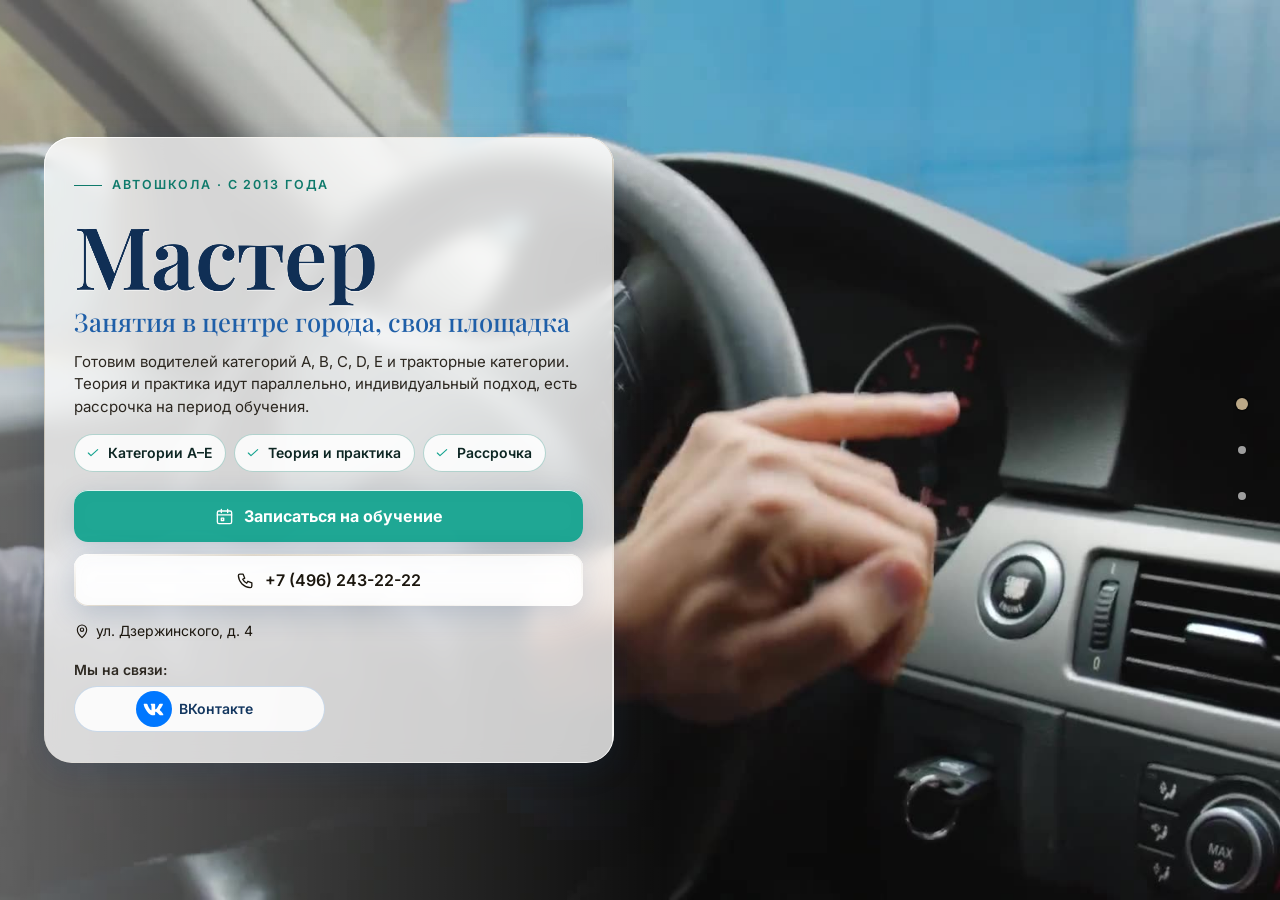
==== index.html @ 21d7100f "Автошкола: этап 1 — главная, цены, контакты" ====
<!DOCTYPE html>
<html lang="ru" data-theme="light">
<head>
<meta charset="utf-8">
<meta name="viewport" content="width=device-width, initial-scale=1, viewport-fit=cover">
<title>Автошкола «Мастер» в Клину — права категорий A–E, категория B от 50 000 ₽</title>
<meta name="description" content="Автошкола «Мастер» в Клину: права категорий A, B, C, D, E, тракторные категории и профессии. Категория B — 50 000 ₽. Телефон +7 (496) 243-22-22.">
<meta name="robots" content="noindex, nofollow, noarchive">
<meta name="geo.region" content="RU-SPE">
<meta name="geo.placename" content="Санкт-Петербург">
<meta name="geo.position" content="59.8944504;30.4585142">
<meta name="ICBM" content="59.8944504, 30.4585142">
<meta property="og:type" content="website">
<meta property="og:locale" content="ru_RU">
<meta property="og:site_name" content="Автошкола «Мастер»">
<meta property="og:title" content="Автошкола «Мастер» в Клину — права категорий A–E, категория B от 50 000 ₽">
<meta property="og:description" content="Автошкола «Мастер» в Клину: права категорий A, B, C, D, E, тракторные категории и профессии. Категория B — 50 000 ₽. Телефон +7 (496) 243-22-22.">
<meta name="twitter:card" content="summary_large_image">
<meta name="twitter:title" content="Автошкола «Мастер» в Клину — права категорий A–E, категория B от 50 000 ₽">
<meta name="twitter:description" content="Автошкола «Мастер» в Клину: права категорий A, B, C, D, E, тракторные категории и профессии. Категория B — 50 000 ₽. Телефон +7 (496) 243-22-22.">
<meta name="theme-color" content="#f0fefc">
<link rel="icon" href="data:image/svg+xml,%3Csvg%20xmlns%3D%22http%3A//www.w3.org/2000/svg%22%20viewBox%3D%220%200%2064%2064%22%3E%3Crect%20width%3D%2264%22%20height%3D%2264%22%20rx%3D%2214%22%20fill%3D%22%231f5fa8%22/%3E%3Ccircle%20cx%3D%2232%22%20cy%3D%2232%22%20r%3D%2217%22%20fill%3D%22none%22%20stroke%3D%22%23fff%22%20stroke-width%3D%225%22/%3E%3Ccircle%20cx%3D%2232%22%20cy%3D%2232%22%20r%3D%225%22%20fill%3D%22%23ffc54d%22/%3E%3C/svg%3E">
<script>document.documentElement.classList.add('js');try{var _i=parseInt(localStorage.getItem('nb_fs2'),10),_f=[1,1.15,1.3,1.5][_i];if(_f)document.documentElement.style.setProperty('--fs',_f)}catch(e){}</script>
<style id="hero-timing">:root{--hero-d:1.2s}</style>
<link rel="preload" as="image" href="img/hero-poster.jpg" fetchpriority="high">
<!-- шрифты лежат внутри сайта: Google Fonts у российской аудитории режется -->
<style>
@font-face{font-family:'Inter';font-style:normal;font-weight:400;font-display:swap;src:url(assets/fonts/inter-400-cyrillic-ext.woff2) format('woff2');unicode-range:U+0460-052F, U+1C80-1C8A, U+20B4, U+2DE0-2DFF, U+A640-A69F, U+FE2E-FE2F}
@font-face{font-family:'Inter';font-style:normal;font-weight:400;font-display:swap;src:url(assets/fonts/inter-400-cyrillic.woff2) format('woff2');unicode-range:U+0301, U+0400-045F, U+0490-0491, U+04B0-04B1, U+2116}
@font-face{font-family:'Inter';font-style:normal;font-weight:400;font-display:swap;src:url(assets/fonts/inter-400-latin-ext.woff2) format('woff2');unicode-range:U+0100-02BA, U+02BD-02C5, U+02C7-02CC, U+02CE-02D7, U+02DD-02FF, U+0304, U+0308, U+0329, U+1D00-1DBF, U+1E00-1E9F, U+1EF2-1EFF, U+2020, U+20A0-20AB, U+20AD-20C0, U+2113, U+2C60-2C7F, U+A720-A7FF}
@font-face{font-family:'Inter';font-style:normal;font-weight:400;font-display:swap;src:url(assets/fonts/inter-400-latin.woff2) format('woff2');unicode-range:U+0000-00FF, U+0131, U+0152-0153, U+02BB-02BC, U+02C6, U+02DA, U+02DC, U+0304, U+0308, U+0329, U+2000-206F, U+20AC, U+2122, U+2191, U+2193, U+2212, U+2215, U+FEFF, U+FFFD}
@font-face{font-family:'Inter';font-style:normal;font-weight:500;font-display:swap;src:url(assets/fonts/inter-500-cyrillic-ext.woff2) format('woff2');unicode-range:U+0460-052F, U+1C80-1C8A, U+20B4, U+2DE0-2DFF, U+A640-A69F, U+FE2E-FE2F}
@font-face{font-family:'Inter';font-style:normal;font-weight:500;font-display:swap;src:url(assets/fonts/inter-500-cyrillic.woff2) format('woff2');unicode-range:U+0301, U+0400-045F, U+0490-0491, U+04B0-04B1, U+2116}
@font-face{font-family:'Inter';font-style:normal;font-weight:500;font-display:swap;src:url(assets/fonts/inter-500-latin-ext.woff2) format('woff2');unicode-range:U+0100-02BA, U+02BD-02C5, U+02C7-02CC, U+02CE-02D7, U+02DD-02FF, U+0304, U+0308, U+0329, U+1D00-1DBF, U+1E00-1E9F, U+1EF2-1EFF, U+2020, U+20A0-20AB, U+20AD-20C0, U+2113, U+2C60-2C7F, U+A720-A7FF}
@font-face{font-family:'Inter';font-style:normal;font-weight:500;font-display:swap;src:url(assets/fonts/inter-500-latin.woff2) format('woff2');unicode-range:U+0000-00FF, U+0131, U+0152-0153, U+02BB-02BC, U+02C6, U+02DA, U+02DC, U+0304, U+0308, U+0329, U+2000-206F, U+20AC, U+2122, U+2191, U+2193, U+2212, U+2215, U+FEFF, U+FFFD}
@font-face{font-family:'Inter';font-style:normal;font-weight:600;font-display:swap;src:url(assets/fonts/inter-600-cyrillic-ext.woff2) format('woff2');unicode-range:U+0460-052F, U+1C80-1C8A, U+20B4, U+2DE0-2DFF, U+A640-A69F, U+FE2E-FE2F}
@font-face{font-family:'Inter';font-style:normal;font-weight:600;font-display:swap;src:url(assets/fonts/inter-600-cyrillic.woff2) format('woff2');unicode-range:U+0301, U+0400-045F, U+0490-0491, U+04B0-04B1, U+2116}
@font-face{font-family:'Inter';font-style:normal;font-weight:600;font-display:swap;src:url(assets/fonts/inter-600-latin-ext.woff2) format('woff2');unicode-range:U+0100-02BA, U+02BD-02C5, U+02C7-02CC, U+02CE-02D7, U+02DD-02FF, U+0304, U+0308, U+0329, U+1D00-1DBF, U+1E00-1E9F, U+1EF2-1EFF, U+2020, U+20A0-20AB, U+20AD-20C0, U+2113, U+2C60-2C7F, U+A720-A7FF}
@font-face{font-family:'Inter';font-style:normal;font-weight:600;font-display:swap;src:url(assets/fonts/inter-600-latin.woff2) format('woff2');unicode-range:U+0000-00FF, U+0131, U+0152-0153, U+02BB-02BC, U+02C6, U+02DA, U+02DC, U+0304, U+0308, U+0329, U+2000-206F, U+20AC, U+2122, U+2191, U+2193, U+2212, U+2215, U+FEFF, U+FFFD}
@font-face{font-family:'Inter';font-style:normal;font-weight:700;font-display:swap;src:url(assets/fonts/inter-700-cyrillic-ext.woff2) format('woff2');unicode-range:U+0460-052F, U+1C80-1C8A, U+20B4, U+2DE0-2DFF, U+A640-A69F, U+FE2E-FE2F}
@font-face{font-family:'Inter';font-style:normal;font-weight:700;font-display:swap;src:url(assets/fonts/inter-700-cyrillic.woff2) format('woff2');unicode-range:U+0301, U+0400-045F, U+0490-0491, U+04B0-04B1, U+2116}
@font-face{font-family:'Inter';font-style:normal;font-weight:700;font-display:swap;src:url(assets/fonts/inter-700-latin-ext.woff2) format('woff2');unicode-range:U+0100-02BA, U+02BD-02C5, U+02C7-02CC, U+02CE-02D7, U+02DD-02FF, U+0304, U+0308, U+0329, U+1D00-1DBF, U+1E00-1E9F, U+1EF2-1EFF, U+2020, U+20A0-20AB, U+20AD-20C0, U+2113, U+2C60-2C7F, U+A720-A7FF}
@font-face{font-family:'Inter';font-style:normal;font-weight:700;font-display:swap;src:url(assets/fonts/inter-700-latin.woff2) format('woff2');unicode-range:U+0000-00FF, U+0131, U+0152-0153, U+02BB-02BC, U+02C6, U+02DA, U+02DC, U+0304, U+0308, U+0329, U+2000-206F, U+20AC, U+2122, U+2191, U+2193, U+2212, U+2215, U+FEFF, U+FFFD}
@font-face{font-family:'Playfair Display';font-style:normal;font-weight:500;font-display:swap;src:url(assets/fonts/playfair-display-500-cyrillic.woff2) format('woff2');unicode-range:U+0301, U+0400-045F, U+0490-0491, U+04B0-04B1, U+2116}
@font-face{font-family:'Playfair Display';font-style:normal;font-weight:500;font-display:swap;src:url(assets/fonts/playfair-display-500-latin-ext.woff2) format('woff2');unicode-range:U+0100-02BA, U+02BD-02C5, U+02C7-02CC, U+02CE-02D7, U+02DD-02FF, U+0304, U+0308, U+0329, U+1D00-1DBF, U+1E00-1E9F, U+1EF2-1EFF, U+2020, U+20A0-20AB, U+20AD-20C0, U+2113, U+2C60-2C7F, U+A720-A7FF}
@font-face{font-family:'Playfair Display';font-style:normal;font-weight:500;font-display:swap;src:url(assets/fonts/playfair-display-500-latin.woff2) format('woff2');unicode-range:U+0000-00FF, U+0131, U+0152-0153, U+02BB-02BC, U+02C6, U+02DA, U+02DC, U+0304, U+0308, U+0329, U+2000-206F, U+20AC, U+2122, U+2191, U+2193, U+2212, U+2215, U+FEFF, U+FFFD}
@font-face{font-family:'Playfair Display';font-style:normal;font-weight:600;font-display:swap;src:url(assets/fonts/playfair-display-600-cyrillic.woff2) format('woff2');unicode-range:U+0301, U+0400-045F, U+0490-0491, U+04B0-04B1, U+2116}
@font-face{font-family:'Playfair Display';font-style:normal;font-weight:600;font-display:swap;src:url(assets/fonts/playfair-display-600-latin-ext.woff2) format('woff2');unicode-range:U+0100-02BA, U+02BD-02C5, U+02C7-02CC, U+02CE-02D7, U+02DD-02FF, U+0304, U+0308, U+0329, U+1D00-1DBF, U+1E00-1E9F, U+1EF2-1EFF, U+2020, U+20A0-20AB, U+20AD-20C0, U+2113, U+2C60-2C7F, U+A720-A7FF}
@font-face{font-family:'Playfair Display';font-style:normal;font-weight:600;font-display:swap;src:url(assets/fonts/playfair-display-600-latin.woff2) format('woff2');unicode-range:U+0000-00FF, U+0131, U+0152-0153, U+02BB-02BC, U+02C6, U+02DA, U+02DC, U+0304, U+0308, U+0329, U+2000-206F, U+20AC, U+2122, U+2191, U+2193, U+2212, U+2215, U+FEFF, U+FFFD}
/* ===== Notary site — generator stylesheet (light warm base, dark theme by toggle) ===== */
:root{
  --p100:#665230; --p90:#97825e; --p80:#bba887; --p70:#c2b9a9; --p50:#dad5ce; --p40:#e0dedb;
  --p30:#eeece9; --p20:#f1f1f0; --p10:#f8f8f8; --n100:#0e0f11; --n90:#3c404b; --n10:#fff;

  --bg:var(--p10); --bg2:var(--p20); --bg3:var(--p30); --card:var(--n10); --text:var(--n100); --muted:var(--n90);
  --line:var(--p50); --line2:var(--p40); --accent:var(--p90); --accent-d:var(--p100); --accent-l:var(--p80); --accent-soft:var(--p30);
  --on-accent:#fff; --shadow:0 1px 10px rgba(51,51,51,.10); --shadow-lg:0 12px 40px rgba(30,24,10,.14);
  --hero-ov1:rgba(14,15,17,.72); --hero-ov2:rgba(14,15,17,.30); --sec-ov:rgba(248,248,248,.72);
  --ok:#2e8b57; --bad:#b4453b;
  /* те же цвета составляющими: rgba() понимают все браузеры, color-mix() — нет */
  --bg-rgb:248,248,248; --card-rgb:255,255,255; --accent-rgb:151,130,94; --ok-rgb:46,139,87;

  --zc:var(--fs); --fs:1; --vwu:calc(1vw / var(--fs)); --vhu:calc(1vh / var(--fs));   /* масштаб текста (А−/А+) и «честные» vw/vh под ним */
  --hdr-h:68px; --bar-h:70px; --vh:calc(100*var(--vhu)); --gap:24px; --radius:14px; --radius-s:10px;
  --font:"Inter",Tahoma,Arial,sans-serif; --serif:"Playfair Display",Georgia,"Times New Roman",serif;
  --ease:cubic-bezier(.65,.05,.36,1); --speed:520ms;
}
html[data-theme="dark"]{
  --bg:#17150f; --bg2:#1d1a13; --bg3:#252117; --card:#221e15; --text:#f1ebdf; --muted:#b9ae98;
  --line:#3a3325; --line2:#2f2a1e; --accent:#c9b17f; --accent-d:#e0cf9f; --accent-l:#8d7b58; --accent-soft:#2a251a;
  --on-accent:#17150f; --shadow:0 1px 12px rgba(0,0,0,.45); --shadow-lg:0 14px 40px rgba(0,0,0,.55);
  --hero-ov1:rgba(10,9,6,.80); --hero-ov2:rgba(10,9,6,.40); --sec-ov:rgba(16,15,12,.76);
  --bg-rgb:23,21,15; --card-rgb:34,30,21; --accent-rgb:201,177,127;
}

*,*::before,*::after{box-sizing:border-box}
/* А−/А+: весь сайт — шапка, плашки, меню, формы, окна — растёт пропорционально, как при увеличении масштаба в браузере */
html{-webkit-text-size-adjust:100%;scroll-behavior:auto;zoom:var(--fs,1)}
html,body{height:100%;margin:0;overflow:hidden;background:var(--bg);color:var(--text);
  font-family:var(--font);font-size:16px;line-height:1.55;-webkit-font-smoothing:antialiased}
body{overscroll-behavior:none;position:relative}
a{color:inherit;text-decoration:none}
img{display:block;max-width:100%}
button{font:inherit;color:inherit;background:none;border:0;padding:0;cursor:pointer}
input,select,textarea{font:inherit;color:inherit}
h1,h2,h3,h4,p{margin:0}
ul{margin:0;padding:0;list-style:none}
svg{display:block}
.ico{width:22px;height:22px;stroke:currentColor;fill:none;stroke-width:1.7;stroke-linecap:round;stroke-linejoin:round;flex:none}
.vh{position:absolute!important;width:1px;height:1px;overflow:hidden;clip:rect(0 0 0 0);white-space:nowrap}

/* ---------- typography helpers ---------- */
.kicker{display:inline-flex;align-items:center;gap:10px;font-size:13px;font-weight:600;letter-spacing:.14em;text-transform:uppercase;color:var(--accent)}
.kicker::before{content:"";width:28px;height:1px;background:var(--accent)}
.h2{font-size:clamp(26px,calc(3.2*var(--vwu,1vw)),40px);font-weight:600;letter-spacing:-.02em;line-height:1.12;margin-top:10px}
.lead{color:var(--muted);font-size:17px;max-width:640px;margin-top:12px}
.sec-head{margin-bottom:28px}
#contacts .sec-head{margin-bottom:18px}

/* ---------- buttons ---------- */
.btn{display:inline-flex;align-items:center;justify-content:center;gap:10px;min-height:48px;padding:0 22px;border-radius:999px;
  font-weight:600;font-size:15px;line-height:1;border:1.5px solid transparent;transition:background .25s,color .25s,border-color .25s,transform .2s,box-shadow .25s;white-space:nowrap}
.btn:active{transform:translateY(1px)}
.btn-primary{background:var(--accent-d);color:var(--on-accent);border-color:var(--accent-d)}
.btn-primary:hover{background:var(--accent);border-color:var(--accent);color:#fff}
html[data-theme="dark"] .btn-primary:hover{color:#17150f}
.btn-ghost{border-color:var(--line);color:var(--text);background:var(--card)}
.btn-ghost:hover{border-color:var(--accent);color:var(--accent-d)}
.btn-light{background:rgba(255,255,255,.14);color:#fff;border-color:rgba(255,255,255,.55);backdrop-filter:blur(6px)}
.btn-light:hover{background:#fff;color:var(--n100)}
.btn-white{background:#fff;color:var(--n100);border-color:#fff}
.btn-white:hover{background:var(--p30);border-color:var(--p30)}
.btn .ico{width:18px;height:18px}
.btn-sm{min-height:44px;padding:0 16px;font-size:14px}

/* ---------- header ---------- */
.hdr{position:fixed;top:0;left:0;right:0;height:var(--hdr-h);z-index:200;display:flex;align-items:center;
  zoom:calc(1 / var(--zc,1)); --vwu:1vw; --vhu:1vh;   /* А−/А+ шапку не трогают: она всегда как при 100 % (страница в zoom, шапка — встречный zoom) */
  background:rgba(var(--bg-rgb),.88);backdrop-filter:blur(12px);-webkit-backdrop-filter:blur(12px);
  border-bottom:1px solid var(--line2);transition:background .3s}
.hdr-in{width:100%;max-width:1280px;margin:0 auto;padding:0 28px;display:flex;align-items:center;gap:24px}
.brand{display:flex;align-items:center;gap:12px;min-width:0;min-height:44px}
.mono-img{object-fit:contain;background:#fff;padding:2px;box-sizing:border-box}
.mono{width:42px;height:42px;border-radius:12px;background:var(--accent-d);color:var(--on-accent);display:grid;place-items:center;
  font-family:var(--serif);font-size:20px;font-weight:600;flex:none;letter-spacing:.02em}
.brand-t{display:flex;flex-direction:column;line-height:1.15;min-width:0}
.brand-n{font-weight:600;font-size:15px;white-space:nowrap;overflow:hidden;text-overflow:ellipsis}
.brand-s{font-size:13px;color:var(--muted);white-space:nowrap;overflow:hidden;text-overflow:ellipsis}
.nav{display:flex;align-items:center;gap:4px;margin-left:auto}
.nav > li{position:relative}
.nav-a{display:inline-flex;align-items:center;gap:6px;min-height:44px;padding:10px 12px;border-radius:8px;font-size:14px;font-weight:500;color:var(--text);opacity:.8;transition:opacity .2s,background .2s}
.nav-a:hover,.nav-a.cur,.nav > li.open > .nav-a{opacity:1;background:var(--bg3)}
.nav-a .chev{width:14px;height:14px;transition:transform .25s}
.nav > li.open > .nav-a .chev{transform:rotate(180deg)}
.hdr-tools{display:flex;align-items:center;gap:6px;margin-left:8px}
.tool{width:44px;height:44px;border-radius:10px;display:grid;place-items:center;color:var(--text);opacity:.8;transition:background .2s,opacity .2s}
.tool:hover{background:var(--bg3);opacity:1}
.tool .ico{width:20px;height:20px}
.tool-lang{width:auto;padding:0 10px;gap:6px;font-size:13px;font-weight:600;letter-spacing:.04em;display:flex;align-items:center}
.lang-wrap{position:relative}
.lang-dd{position:absolute;right:0;top:calc(100% + 8px);background:var(--card);border:1px solid var(--line);border-radius:12px;box-shadow:var(--shadow-lg);
  padding:6px;min-width:190px;display:none;z-index:210}
.lang-wrap.open .lang-dd{display:block}
.lang-dd button,.lang-dd a{display:flex;width:100%;align-items:center;gap:10px;min-height:44px;padding:9px 12px;border-radius:8px;font-size:14px;text-align:left}
.lang-dd button:hover,.lang-dd a:hover{background:var(--bg3)}
.lang-dd button.cur,.lang-dd a.cur{color:var(--accent-d);font-weight:600}
.lang-dd b{font-size:13px;letter-spacing:.08em;width:26px;color:var(--muted)}
.hdr-book{margin-left:4px}
.burger{display:none}
.moon,.sun{display:none}
html[data-theme="dark"] .sun{display:block}
html:not([data-theme="dark"]) .moon{display:block}

/* mega menu */
.mega{position:absolute;left:50%;top:calc(100% + 10px);transform:translateX(-50%);width:min(980px,calc(calc(100*var(--vwu,1vw)) - 40px));
  background:var(--card);border:1px solid var(--line);border-radius:16px;box-shadow:var(--shadow-lg);padding:20px;display:none;z-index:210}
.nav > li.open > .mega{display:block}
.mega-head{display:flex;justify-content:space-between;align-items:baseline;gap:16px;padding:0 6px 14px;border-bottom:1px solid var(--line2);margin-bottom:12px}
.mega-head b{font-size:14px}
.mega-head span{font-size:13px;color:var(--muted)}
.mega-grid{display:grid;grid-template-columns:repeat(2,1fr);gap:4px}
.mega-it{display:flex;gap:12px;align-items:flex-start;padding:10px 12px;border-radius:10px;text-align:left;width:100%;transition:background .2s}
.mega-it:hover{background:var(--bg3)}
.mega-it .cic{width:38px;height:38px;border-radius:10px;background:var(--accent-soft);color:var(--accent-d);display:grid;place-items:center;flex:none}
.mega-it .cic .ico{width:20px;height:20px}
.mega-it b{display:block;font-size:14px;font-weight:600}
.mega-it small{display:block;font-size:13px;color:var(--muted);line-height:1.35;margin-top:2px}
.mega-it em{font-style:normal;font-size:13px;color:var(--accent);margin-top:3px;display:block}

/* mobile menu */
.mmenu{position:fixed;top:calc(var(--hdr-h) / var(--zc,1));left:0;right:0;bottom:var(--bar-h);z-index:190;background:var(--bg);overflow-y:auto;padding:14px 18px 30px;display:none}
.mmenu.open{display:block}
.mmenu a,.mmenu .macc > button{display:flex;align-items:center;justify-content:space-between;width:100%;padding:14px 6px;border-bottom:1px solid var(--line2);font-size:17px;font-weight:500;text-align:left}
.mmenu .macc > button .chev{width:18px;height:18px;transition:transform .25s}
.mmenu .macc.open > button .chev{transform:rotate(180deg)}
.mmenu .macc-list{display:none;padding:4px 0 8px}
.mmenu .macc.open .macc-list{display:block}
.mmenu .macc-list button{display:flex;align-items:center;gap:12px;width:100%;padding:11px 8px;border-radius:10px;text-align:left;font-size:15px}
.mmenu .macc-list button:hover{background:var(--bg3)}
.mmenu .macc-list .cic{width:32px;height:32px;border-radius:8px;background:var(--accent-soft);color:var(--accent-d);display:grid;place-items:center;flex:none}
.mmenu .macc-list .cic .ico{width:17px;height:17px}
.mmenu-foot{display:flex;flex-wrap:wrap;gap:8px;margin-top:18px}
.mmenu-foot .btn{flex:1}

/* ---------- full-page scroller ---------- */
.fp{position:relative;width:100%;height:var(--vh);overflow:hidden}
.fp-track{will-change:transform;transition:transform var(--speed) var(--ease)}
.fp-track.no-anim{transition:none}
.sec{position:relative;height:var(--vh);width:100%;overflow:hidden}
.sec-scroll{height:100%;overflow-y:auto;overflow-x:hidden;display:flex;flex-direction:column;
  padding:calc(var(--hdr-h) / var(--zc,1) + 20px) 28px calc(var(--bar-h) + 96px);-webkit-overflow-scrolling:touch;scrollbar-width:thin;scrollbar-color:var(--line) transparent}
.wrap{margin:auto;width:100%;max-width:1180px}
.sec-alt{background:var(--bg2)}

/* reveal animation */
.rv{opacity:0;transform:translateY(18px);transition:opacity .7s ease,transform .7s ease;transition-delay:calc(var(--i,0) * 90ms)}
.sec.active .rv{opacity:1;transform:none}

/* side dots */
.dots{position:fixed;right:16px;top:50%;transform:translateY(-50%);z-index:150;display:flex;flex-direction:column;gap:2px}
.dots button{position:relative;width:44px;height:44px;display:grid;place-items:center}
.dots button::after{content:"";width:8px;height:8px;border-radius:50%;background:var(--muted);opacity:.45;transition:transform .25s,opacity .25s,background .25s}
.dots button:hover::after{opacity:.9}
.dots button.cur::after{background:var(--accent);opacity:1;transform:scale(1.5)}
.dots button span{position:absolute;right:32px;top:50%;transform:translateY(-50%) translateX(6px);background:var(--n100);color:#fff;font-size:13px;
  padding:5px 10px;border-radius:6px;white-space:nowrap;opacity:0;pointer-events:none;transition:opacity .2s,transform .2s}
.dots button:hover span{opacity:1;transform:translateY(-50%)}
.sec-hero ~ .dots{color:#fff}
body[data-sec="0"] .dots button::after{background:#fff}
body[data-sec="0"] .dots button.cur::after{background:var(--p80)}

.sec:not(.sec-hero) .sec-scroll{position:relative;z-index:1}

.status{display:inline-flex;align-items:center;gap:8px;padding:8px 14px 8px 10px;border-radius:999px;background:rgba(255,255,255,.12);border:1px solid rgba(255,255,255,.28);font-size:13px;backdrop-filter:blur(6px)}
.status i{width:9px;height:9px;border-radius:50%;background:#7bd389;box-shadow:0 0 0 3px rgba(123,211,137,.28)}
.status.closed i{background:#f08a7e;box-shadow:0 0 0 3px rgba(240,138,126,.28)}
.status.soon i{background:#f0c674;box-shadow:0 0 0 3px rgba(240,198,116,.28)}
.status span{opacity:.85}
.addr-link{display:inline-flex;align-items:center;gap:6px;border-bottom:1px solid currentColor;padding:13px 0 14px;margin:-13px 0 -14px;transition:color .2s}
.addr-link:hover{color:var(--accent)}
.addr-link .ico{width:16px;height:16px}

/* ---------- services ---------- */
.svc-grid{display:grid;grid-template-columns:repeat(5,1fr);gap:14px}
.svc{display:flex;flex-direction:column;align-items:flex-start;gap:10px;padding:18px 16px 16px;border-radius:var(--radius);background:var(--card);border:1px solid var(--line2);
  text-align:left;min-height:170px;transition:transform .25s,box-shadow .25s,border-color .25s;position:relative}
.svc:hover{transform:translateY(-3px);box-shadow:var(--shadow-lg);border-color:var(--accent-l)}
.svc .cic{width:44px;height:44px;border-radius:12px;background:var(--accent-soft);color:var(--accent-d);display:grid;place-items:center}
.svc b{font-size:15px;font-weight:600;line-height:1.3}
.svc small{font-size:13px;color:var(--muted);line-height:1.35}
.svc em{font-style:normal;font-size:13px;color:var(--accent);margin-top:auto;padding-top:6px;display:inline-flex;align-items:center;gap:4px}
.svc em .ico{width:12px;height:12px}

/* ---------- about ---------- */
.about{display:grid;grid-template-columns:1.15fr .85fr;gap:48px;align-items:start}
.about-txt p{color:var(--muted);margin-top:14px;font-size:16px}
.about-txt p:first-of-type{color:var(--text)}
.quote{margin-top:22px;padding:16px 20px;border-left:3px solid var(--accent);background:var(--card);border-radius:0 12px 12px 0;font-family:var(--serif);font-size:18px;line-height:1.45;color:var(--text)}
.creds{display:grid;gap:10px}
.cred{display:flex;gap:14px;align-items:center;padding:14px 16px;border-radius:12px;background:var(--card);border:1px solid var(--line2)}
.cred .cic{width:40px;height:40px;border-radius:10px;background:var(--accent-soft);color:var(--accent-d);display:grid;place-items:center;flex:none}
.cred .cic .ico{width:20px;height:20px}
.cred small{display:block;font-size:13px;color:var(--muted);text-transform:uppercase;letter-spacing:.06em}
.cred b{display:block;font-size:15px;font-weight:600;line-height:1.3}
.chips{display:flex;flex-wrap:wrap;gap:8px;margin-top:16px}
.chips li{padding:8px 14px;border-radius:999px;border:1px solid var(--accent-l);color:var(--accent-d);font-size:13.5px;font-weight:500;background:var(--card)}
.strong-lbl{margin-top:22px;font-size:13px;text-transform:uppercase;letter-spacing:.1em;color:var(--muted)}

/* ---------- how ---------- */
.steps{display:grid;grid-template-columns:repeat(5,1fr);gap:16px;position:relative;margin-top:14px}
.steps::before{content:"";position:absolute;left:8%;right:8%;top:30px;height:1px;background:var(--line)}
.step{position:relative;padding:0 8px}
.step-n{width:60px;height:60px;border-radius:50%;background:var(--card);border:1.5px solid var(--accent-l);color:var(--accent-d);display:grid;place-items:center;
  font-family:var(--serif);font-size:24px;font-weight:600;position:relative;z-index:1;transition:background .4s,color .4s}
.sec.active .step-n{animation:pop .6s var(--ease) both;animation-delay:calc(var(--i) * 140ms + 150ms)}
@keyframes pop{0%{transform:scale(.6);opacity:0}60%{transform:scale(1.08);opacity:1}100%{transform:scale(1)}}
.step b{display:block;margin-top:16px;font-size:17px;font-weight:600}
.step p{color:var(--muted);font-size:14.5px;margin-top:6px}

/* ---------- reviews ---------- */
.reviews{display:grid;grid-template-columns:300px 1fr;gap:28px;align-items:start}
.rsum{background:var(--card);border:1px solid var(--line2);border-radius:var(--radius);padding:26px 24px;text-align:center}
.rsum .big{font-family:var(--serif);font-size:64px;line-height:1;font-weight:500;color:var(--accent-d)}
.stars{display:inline-flex;gap:3px;--fill:100%}
.stars svg{width:20px;height:20px}
.stars .st{fill:var(--line);stroke:none}
.stars .st.on{fill:#e7b73b}
.stars .st.half{fill:url(#halfgrad)}
.rsum .stars{margin-top:8px}
.rsum p{color:var(--muted);font-size:13.5px;margin-top:10px;line-height:1.4}
.rsum .btn{margin-top:16px;width:100%}
.rsum .gis{display:block;margin:10px 0 -14px;padding:14px 0;font-size:13px;color:var(--accent-d);text-decoration:underline;text-underline-offset:3px}
.rgrid{display:grid;grid-template-columns:repeat(2,1fr);gap:14px}
.rev{background:var(--card);border:1px solid var(--line2);border-radius:var(--radius);padding:20px;display:flex;flex-direction:column;gap:10px}
.rev .stars svg{width:15px;height:15px}
.rev p{font-size:14.5px;line-height:1.5;flex:1}
.rev p::before{content:"“";font-family:var(--serif);color:var(--accent);font-size:22px;line-height:0;margin-right:4px;vertical-align:-6px}
.rev-meta{display:flex;flex-wrap:wrap;justify-content:space-between;gap:4px 10px;align-items:baseline;font-size:13px;color:var(--muted)}
.rev-meta b{color:var(--text);font-weight:600}
.rev-src{display:inline-flex;align-items:center;gap:5px;white-space:nowrap;margin-left:auto}
.rev-src i{width:6px;height:6px;border-radius:50%;background:var(--accent)}
.rev-sample{color:var(--muted);font-style:italic;opacity:.85}
.rev-real{color:var(--accent-d);font-weight:600}
.rev-real i{background:var(--ok)}
.rev-is-real{border-color:var(--accent-l)}
.demo-note{margin-top:14px;max-width:760px;font-size:13.5px;line-height:1.45;color:var(--muted);background:var(--accent-soft);
  border-left:3px solid var(--accent);border-radius:0 8px 8px 0;padding:8px 12px}
.rnote{margin-top:14px;font-size:13px;color:var(--muted)}

/* ---------- faq ---------- */
.faq{display:grid;grid-template-columns:1fr 1fr;gap:0 32px;align-items:start}
.faq-col{display:flex;flex-direction:column}
.fq{border-bottom:1px solid var(--line)}
.fq > button{display:flex;width:100%;align-items:center;justify-content:space-between;gap:16px;min-height:44px;padding:16px 4px;text-align:left;font-weight:600;font-size:15.5px;line-height:1.35}
.fq > button .pl{width:26px;height:26px;border-radius:50%;border:1px solid var(--line);display:grid;place-items:center;flex:none;color:var(--accent-d);transition:transform .3s,background .3s}
.fq > button .pl .ico{width:14px;height:14px}
.fq.open > button .pl{transform:rotate(45deg);background:var(--accent-soft)}
.fq-a{display:grid;grid-template-rows:0fr;transition:grid-template-rows .35s var(--ease)}
.fq.open .fq-a{grid-template-rows:1fr}
.fq-a > div{overflow:hidden}
.fq-a p{color:var(--muted);font-size:14.5px;padding:0 4px 16px;line-height:1.55}
.fq-a .faq-note{font-size:13px;color:var(--accent-d);padding-bottom:6px}
.fq-a .faq-note:empty{display:none}

/* ---------- contacts ---------- */
.contacts{display:grid;grid-template-columns:1fr 1.05fr 1fr;gap:18px;align-items:stretch}
.contacts .cbox{padding:16px 18px}
.cbox{background:var(--card);border:1px solid var(--line2);border-radius:var(--radius);padding:20px}
.cl{display:grid;gap:12px}
.cl li{display:flex;gap:12px;align-items:flex-start}
.cl .cic{width:36px;height:36px;border-radius:10px;background:var(--accent-soft);color:var(--accent-d);display:grid;place-items:center;flex:none}
.cl .cic .ico{width:18px;height:18px}
.cl small{display:block;font-size:13px;color:var(--muted);text-transform:uppercase;letter-spacing:.06em}
.cl b{display:block;font-weight:500;font-size:15px;line-height:1.4}
.cl a.tel,.cl a.mail{display:block;padding:14px 0;margin:-14px 0}
.cl a.tel:hover,.cl a.mail:hover{color:var(--accent-d)}
.hours-link{display:inline-block;font-size:13px;color:var(--accent-d);text-decoration:underline;text-underline-offset:3px;padding:14px 0;margin:-14px 0}
.cl .msgs{display:flex;gap:8px;margin-top:4px;flex-wrap:wrap}
.cl .msgs a{display:inline-flex;align-items:center;gap:6px;padding:6px 10px;border-radius:8px;border:1px solid var(--line);font-size:13px;min-height:44px}
.cl .msgs a .ico{width:16px;height:16px}
.mapbox{display:flex;flex-direction:column;gap:12px;padding:12px}
.map{flex:1;min-height:280px;border-radius:10px;overflow:hidden;border:1px solid var(--line);background:var(--bg3);position:relative}
.map iframe{width:100%;height:100%;border:0;position:absolute;inset:0}
.map-actions{display:flex;gap:8px;flex-wrap:wrap}
.map-actions .btn{flex:1;min-height:44px;font-size:14px;padding:0 12px}

/* form */
.form h3{font-size:19px;font-weight:600}
.form .fdesc{color:var(--muted);font-size:13.5px;margin-top:6px}
.fg{display:grid;gap:8px;margin-top:12px}
.f2{display:grid;grid-template-columns:1fr 1fr;gap:10px}
.fld{display:flex;flex-direction:column;gap:4px}
.fld label{font-size:13px;color:var(--muted);font-weight:500}
.fld input,.fld select,.fld textarea{width:100%;background:var(--bg);border:1px solid var(--line);border-radius:10px;padding:8px 12px;font-size:14px;transition:border-color .2s,box-shadow .2s;min-height:44px}
.fld textarea{min-height:48px;resize:vertical}
.fld input:focus,.fld select:focus,.fld textarea:focus{outline:0;border-color:var(--accent);box-shadow:0 0 0 3px rgba(var(--accent-rgb),.22)}
.fld.err input,.fld.err select{border-color:var(--bad)}
.ferr{font-size:13px;color:var(--bad);display:none}
.fld.err .ferr{display:block}
.fnote{font-size:13px;color:var(--muted);margin-top:8px;line-height:1.4}
.fok{display:none;margin-top:10px;padding:10px 12px;border-radius:10px;background:rgba(var(--ok-rgb),.12);color:var(--ok);font-size:13.5px}
.fok.show{display:block}

.foot{margin-top:18px;padding-top:12px;padding-left:250px;flex-wrap:nowrap;align-items:flex-start;border-top:1px solid var(--line2);display:flex;justify-content:space-between;gap:16px;flex-wrap:wrap;font-size:13px;color:var(--muted)}
.foot p{max-width:none}
.foot .fl{white-space:nowrap;flex:none}
.foot .fl a{margin-left:14px;padding:14px 0;margin-top:-14px;margin-bottom:-14px;display:inline-block;min-width:44px;text-align:center;text-decoration:underline;text-underline-offset:3px}

/* ---------- bottom bar ---------- */
.bar{position:fixed;inset:auto 0 0;z-index:300;background:var(--card);box-shadow:0 -1px 10px rgba(51,51,51,.1);border-top:1px solid var(--line2);
  padding:6px 0;padding-bottom:calc(6px + env(safe-area-inset-bottom,0px))}
.bar-in{display:flex;justify-content:space-around;align-items:center;max-width:1080px;margin:0 auto}
.bi{display:flex;flex-direction:column;align-items:center;gap:5px;padding:8px 24px;border-radius:10px;font-size:13.5px;line-height:1;color:var(--text);opacity:.65;
  transition:opacity .3s,background .3s,color .3s;flex:1;max-width:190px;min-width:0}
.bi span{white-space:nowrap;max-width:100%;overflow:hidden;text-overflow:ellipsis}
.bi .ico{width:24px;height:24px}
.bi:hover{opacity:1;background:var(--bg3)}
.bi.cur{opacity:1;color:var(--accent-d)}


/* ---------- modals ---------- */
.modal{position:fixed;inset:0;z-index:400;background:rgba(14,15,17,.62);display:none;align-items:center;justify-content:center;padding:20px}
.modal.open{display:flex}
.mbox{background:var(--card);color:var(--text);border-radius:18px;width:100%;max-width:560px;max-height:min(calc(86*var(--vhu,1vh)),860px);overflow:auto;padding:26px 26px 22px;position:relative;box-shadow:var(--shadow-lg);
  animation:mup .3s var(--ease)}
@keyframes mup{from{opacity:0;transform:translateY(16px) scale(.98)}to{opacity:1;transform:none}}
.mbox-lg{max-width:760px}
.mclose{position:absolute;top:12px;right:12px;width:44px;height:44px;border-radius:50%;display:grid;place-items:center;color:var(--muted)}
.mclose:hover{background:var(--bg3);color:var(--text)}
.mbox h3{font-size:22px;font-weight:600;padding-right:36px}
.mbox .msub{color:var(--muted);font-size:14px;margin-top:4px}
.hours-t{width:100%;border-collapse:collapse;margin-top:16px;font-size:15px}
.hours-t td{padding:9px 6px;border-bottom:1px solid var(--line2)}
.hours-t td:last-child{text-align:right;font-weight:500;white-space:nowrap}
.hours-t tr.today td{color:var(--accent-d);font-weight:600}
.hours-t tr.today td:first-child::after{content:" · " attr(data-today);font-weight:400;font-size:13px;color:var(--muted)}
.hours-t tr.off td:last-child{color:var(--muted);font-weight:400}
.mnote{margin-top:14px;padding:12px 14px;border-radius:10px;background:var(--bg2);font-size:13.5px;color:var(--muted)}
.mnote b{display:block;color:var(--text);margin-bottom:3px;font-size:13px}
.mcontacts{display:flex;flex-wrap:wrap;gap:8px;margin-top:14px}
.mcontacts a{display:inline-flex;align-items:center;gap:7px;min-height:44px;padding:9px 13px;border-radius:10px;border:1px solid var(--line);font-size:13.5px}
.mcontacts a .ico{width:16px;height:16px}
.mcontacts a:hover{border-color:var(--accent)}
/* способы записи: позвонить, написать на почту, заказать обратный звонок */
.bk-opts{display:grid;gap:10px;margin-top:14px}
.bk-opt{display:flex;align-items:center;gap:14px;min-height:60px;padding:10px 16px;border-radius:14px;border:1px solid var(--line);background:var(--bg3);color:var(--text);font-size:16px;font-weight:600;text-align:left;text-decoration:none;transition:border-color .2s,background .2s}
.bk-opt:hover{border-color:var(--accent);background:var(--accent-soft)}
.bk-opt .ico{width:24px;height:24px;color:var(--accent-d);flex:none}
.bk-opt small{display:block;font-weight:400;font-size:13px;color:var(--muted);margin-top:1px}
.mbox-book{max-width:440px}
/* оплата значками, подпись у общего телефона */
.pay-pills{display:flex;flex-wrap:wrap;gap:6px;margin-top:5px}
.pay-pill{display:inline-flex;align-items:center;gap:6px;padding:4px 11px 4px 9px;border-radius:999px;border:1px solid var(--line);background:var(--bg3);font-size:13px;font-weight:600;line-height:1.3;white-space:nowrap}
.pay-pill .ico{width:15px;height:15px;color:var(--accent-d)}
.pay-pill.pay-logo{background:#fff;border-color:rgba(0,0,0,.12);padding:3px 11px;min-height:28px}
.pay-pill.pay-logo img{display:block;height:17px;width:auto}
.pay-pill.pay-logo img[src$="sbp.svg"]{height:20px}

.brand-t{display:flex;flex-direction:column;justify-content:center;gap:2px;line-height:1.1;min-width:0}
.brand-s{display:block;font-size:10.5px;font-weight:600;letter-spacing:.16em;text-transform:uppercase;color:var(--muted);white-space:nowrap;overflow:visible;text-overflow:clip}
.brand-n{font-size:16px;font-weight:600;white-space:nowrap;overflow:visible;text-overflow:clip}
.nav-a{white-space:nowrap}
#navServices{position:static}
.mega{max-height:calc(calc(100*var(--vhu,1vh)) - var(--hdr-h) - 24px);overflow-y:auto;top:calc(100% + 6px);width:min(980px,calc(calc(100*var(--vwu,1vw)) - 32px))}
@media screen and (max-width:760px){.mega-grid{grid-template-columns:1fr}}
@media screen and (max-width:479px){.brand-t{display:flex}.brand-s{font-size:9px;letter-spacing:.14em}.brand-n{font-size:12.5px;white-space:normal;line-height:1.12}}
.bk-inline{grid-template-columns:repeat(3,1fr);gap:8px}
.bk-inline .bk-opt{flex-direction:column;justify-content:center;gap:5px;min-height:76px;padding:9px 6px;font-size:13.5px;text-align:center;line-height:1.2}
.bk-inline .bk-opt .ico{width:22px;height:22px}
.bk-inline .bk-opt small{display:none}
/* services modal */
.svc-list{margin-top:16px;display:grid;grid-template-columns:1fr 1fr;gap:6px}
.svc-list button{display:flex;gap:10px;align-items:center;width:100%;min-height:44px;text-align:left;padding:10px 12px;border-radius:10px;font-size:14px;line-height:1.35;border:1px solid var(--line2);background:var(--bg)}
.svc-list button:hover{border-color:var(--accent);background:var(--accent-soft)}
.svc-list button .ico{width:16px;height:16px;color:var(--accent);margin-top:2px}
.mhint{font-size:13px;color:var(--muted);margin-top:12px}
.mhead{display:flex;gap:14px;align-items:center;padding-right:36px}
.mhead .cic{width:48px;height:48px;border-radius:12px;background:var(--accent-soft);color:var(--accent-d);display:grid;place-items:center;flex:none}

/* ---------- responsive ---------- */
@media (max-width:1200px){
  .svc-grid{grid-template-columns:repeat(5,1fr)}
  .svc{min-height:160px;padding:14px}
  .svc small{display:none}
}
@media screen and (max-width:991px){
  :root{--hdr-h:62px}
  .nav,.hdr-book{display:none}
  .burger{display:grid}
  .hdr-in{padding:0 18px;gap:12px}
}
@media (max-width:991px){
  :root{--bar-h:64px}
  .sec-scroll{padding:calc(var(--hdr-h) / var(--zc,1) + 16px) 22px calc(var(--bar-h) + 96px)}
  .dots{right:8px;gap:8px}
  .dots button span{display:none}
  .svc-grid{grid-template-columns:repeat(3,1fr);gap:10px}
  .svc{min-height:0}
  .about{grid-template-columns:1fr;gap:22px}
  .steps{grid-template-columns:repeat(5,1fr);gap:10px}
  .step-n{width:48px;height:48px;font-size:20px}
  .step b{font-size:15px}.step p{font-size:13px}
  .reviews{grid-template-columns:1fr;gap:16px}
  .rsum{display:flex;align-items:center;gap:18px;text-align:left;padding:16px 18px}
  .rsum .big{font-size:44px}.rsum .stars{margin:0}.rsum p{margin:0;flex:1}.rsum .btn{margin:0;width:auto}.rsum .gis{display:none}
  .faq{grid-template-columns:1fr;gap:0}
  .contacts{grid-template-columns:1fr 1fr}
  .foot{padding-left:0}
  .contacts .form{grid-column:1 / -1}
  .map{min-height:240px}
  .bi{padding:10px 12px;font-size:13px}
}
@media (max-width:767px){
  :root{--bar-h:62px}
  .h2{font-size:26px}
  .lead{font-size:15px}
  .sec-head{margin-bottom:18px}
  .sec-scroll{padding-left:16px;padding-right:16px}
  .svc-grid{grid-template-columns:repeat(2,1fr);gap:10px}
  .svc{padding:12px;gap:8px}
  .svc .cic{width:36px;height:36px}
  .svc b{font-size:13.5px}
  .svc em{display:none}
  .steps{grid-template-columns:1fr;gap:12px}
  .steps::before{left:24px;right:auto;top:10px;bottom:10px;height:auto;width:1px}
  .step{display:grid;grid-template-columns:48px 1fr;gap:14px;align-items:start;padding:0}
  .step-n{grid-row:1 / span 2}
  .step b{margin-top:10px;grid-column:2}
  .step p{grid-column:2;margin-top:2px}
  .rgrid{display:flex;overflow-x:auto;gap:12px;scroll-snap-type:x mandatory;padding-bottom:8px;margin:0 -16px;padding-left:16px;padding-right:16px;scrollbar-width:none}
  .rgrid::-webkit-scrollbar{display:none}
  .rev{flex:0 0 82%;scroll-snap-align:start}
  .rsum{flex-wrap:wrap;gap:12px}
  .rsum p{flex-basis:100%}
  .contacts{grid-template-columns:1fr;gap:14px}
  .contacts .form{grid-column:auto}
  .cbox{padding:16px}
  .map{min-height:220px}
  .f2{grid-template-columns:1fr}
  .foot{flex-direction:column;gap:8px;padding-left:0}
  .bi{padding:8px 4px;font-size:13px;gap:4px}
  .bi .ico{width:22px;height:22px}
  .sec-scroll{padding-bottom:calc(var(--bar-h) + 66px)}
  .mmenu{padding-bottom:80px}
  .demo-note{font-size:13px;padding:7px 10px}
  .mbox{padding:22px 18px 18px;border-radius:16px}
  .svc-list{grid-template-columns:1fr}
  .dots{right:6px;gap:0}
  .dots button{width:44px;height:44px}
  .dots button::after{width:6px;height:6px}
}
@media screen and (max-width:479px){
  :root{--hdr-h:58px}
  .mono{width:36px;height:36px;font-size:17px;border-radius:10px}
  .brand-n{font-size:14px}
  /* тапы в шапке доведены до 44px (см. .tool ниже) — на самой узкой ширине
     текстовому названию рядом с логотипом уже не хватает места без обрезки,
     поэтому в шапке оставляем только логотип-ссылку */
  .tool{width:44px;height:44px}
  .tool-lang{padding:0 8px;width:auto}
  .tool-lang .ico{display:none}
}
@media (max-width:479px){
  :root{--bar-h:60px}
  .svc{padding:11px 10px}
  .svc b{font-size:13px}
  .bi{padding:6px 2px;font-size:13px;gap:4px;width:100%;max-width:none;letter-spacing:-.01em}
  .bi .ico{width:20px;height:20px}
  .bar{padding:5px 0}
  .cl b{font-size:14px}
}
@media (max-height:640px) and (min-width:768px){
  .svc{min-height:0}
}
@media (prefers-reduced-motion:reduce){
  .fp-track{transition-duration:0s}
  .rv{transition:none;opacity:1;transform:none}
}


/* пометка «демонстрационный проект» в подвале */
.foot-demo{margin-top:.5em;font-size:13px;line-height:1.45;opacity:.62}
.foot-demo a{padding:14px 0;margin:-14px 0;display:inline-block;min-width:44px;text-decoration:underline}

/* --- материалы конторы (перенесённый контент клиента) --- */
.info-links{display:flex;flex-wrap:wrap;gap:10px;justify-content:center;margin-top:26px}
.info-links .ilink{display:inline-flex;align-items:center;gap:8px;min-height:44px;padding:9px 16px;border-radius:999px;border:1px solid var(--line);background:var(--card);color:var(--text);font:inherit;font-size:14px;cursor:pointer;transition:background .2s,border-color .2s}
.info-links .ilink:hover{border-color:var(--accent-d);background:var(--bg-alt)}
.info-tabs{display:flex;flex-wrap:wrap;gap:8px;margin:14px 0 4px}
.info-tabs button{min-height:44px;padding:7px 13px;border-radius:999px;border:1px solid var(--line);background:transparent;color:var(--text);font:inherit;font-size:13px;cursor:pointer}
.info-tabs button[aria-selected="true"]{background:var(--accent-d);border-color:var(--accent-d);color:#fff}
.info-body{max-height:min(calc(56*var(--vhu,1vh)),520px);overflow:auto;margin-top:10px;padding-right:4px}
.info-note{font-size:13px;opacity:.7;margin:6px 0 10px}
.info-i{border-bottom:1px solid var(--line)}
.info-i > button{width:100%;display:flex;justify-content:space-between;align-items:center;gap:12px;padding:13px 2px;background:none;border:0;color:inherit;font:inherit;font-weight:600;text-align:left;cursor:pointer}
.info-i > button .pl{width:26px;height:26px;border-radius:50%;border:1px solid var(--line);display:grid;place-items:center;flex:none;color:var(--accent-d);transition:transform .3s,background .3s}
.info-i > button .pl .ico{width:14px;height:14px}
.info-i.open > button .pl{transform:rotate(45deg);background:var(--accent-soft)}
.info-i > div{display:none;padding:0 2px 14px;font-size:15px;line-height:1.62}
.info-i.open > div{display:block}
.info-i p{margin:0 0 10px}
.info-i h4{margin:14px 0 6px;font-size:15px}
.info-i ul{margin:0 0 10px;padding-left:20px}
.info-i li{margin:0 0 5px}
.info-i table{width:100%;border-collapse:collapse;margin:0 0 12px;font-size:14px}
.info-i th,.info-i td{border:1px solid var(--line);padding:7px 9px;text-align:left;vertical-align:top}
.info-f{display:inline-flex;align-items:center;gap:7px;margin:0 8px 8px 0;min-height:44px;padding:7px 12px;border:1px solid var(--line);border-radius:8px;font-size:13px;text-decoration:none;color:var(--accent-d)}
.info-src{display:block;font-size:13px;opacity:.55;margin-top:8px}

/* мобильный: экран должен помещаться целиком, без прокрутки внутри секции —
   поэтому убираем самое объёмное (встроенная карта заменяется кнопкой) и поджимаем формы */
@media (max-width:760px){
  .mapbox .map{display:none}
  .mapbox{padding:0;background:none;border:0}
  /* карточка со списком контактов на телефоне не нужна: адрес, телефон, часы —
     в нижней плашке; прячем её целиком, иначе остаётся пустая рамка */
  #contacts .cbox-info{display:none}
  .foot{padding-left:0;font-size:13px;gap:8px}
  .foot .fl{white-space:normal;flex:1 1 auto}
  .foot .fl a{margin:-14px 12px -14px 0;padding:14px 0;display:inline-block}
  .form .fld{margin-bottom:8px}
  .reviews .rev:nth-child(n+4){display:none}
  .creds .cred:nth-child(n+4){display:none}
  /* второстепенное на телефоне убираем: метро и оплата есть в модалке часов,
     язык и удобное время можно написать в комментарии */
  .cl li.li-metro,.cl li.li-payment{display:none}
  .fld-lang,.fld-time{display:none}
  .foot [data-i18n="foot_disclaimer"]{display:none}
  .foot{padding-top:10px;font-size:13px}
  #about .sec-head .lead,#contacts .sec-head .lead,.form .fnote{display:none}
  /* на телефоне адрес, часы и телефоны всегда под рукой в нижней плашке,
     поэтому на экране контактов оставляем форму и кнопки карты */
  #about .quote,#about .about-txt p:nth-of-type(3){display:none}
  .creds .cred:nth-child(n+3){display:none}
}

/* ---------- размер текста и режим для слабовидящих ---------- */
.tool-a span{font-weight:700;font-size:13px;line-height:1;letter-spacing:.01em}
#hcBtn[aria-pressed="true"]{border-color:var(--accent-d);color:var(--accent-d)}

html[data-hc="1"]{
  --bg:#000; --bg2:#000; --bg3:#000; --card:#000; --text:#fff; --muted:#fff;
  --line:#fff; --line2:#fff; --accent:#ffe14d; --accent-d:#ffe14d; --accent-l:#ffe14d;
  --accent-soft:#000; --on-accent:#000; --shadow:none; --shadow-lg:none;
  --hero-ov1:rgba(0,0,0,.9); --hero-ov2:rgba(0,0,0,.85); --sec-ov:rgba(0,0,0,.92);
  --bg-rgb:0,0,0; --card-rgb:0,0,0; --accent-rgb:255,225,77;
}
html[data-hc="1"] body{background:#000;color:#fff}
html[data-hc="1"] .sec-bg,html[data-hc="1"] .hero-bg,html[data-hc="1"] .sec-photo{display:none!important}
html[data-hc="1"] *{text-shadow:none!important;box-shadow:none!important;backdrop-filter:none!important}
html[data-hc="1"] .card,html[data-hc="1"] .tool,html[data-hc="1"] .btn,
html[data-hc="1"] .chip,html[data-hc="1"] .tag{border:2px solid #fff!important;background:#000!important;color:#fff!important}
html[data-hc="1"] .btn-primary{background:#ffe14d!important;color:#000!important;border-color:#ffe14d!important}
html[data-hc="1"] .btn-primary *{color:#000!important}
html[data-hc="1"] .sec-scroll :where(p,li,span,small,b,strong,h1,h2,h3,h4,td,th,div){color:#fff!important;opacity:1!important}
html[data-hc="1"] a:not(.btn):not(.nav-a){text-decoration:underline;color:#ffe14d!important}
html[data-hc="1"] :focus-visible{outline:3px solid #ffe14d;outline-offset:2px}

/* палец должен попадать и по ширине, не только по высоте — правило в самом
   конце файла, чтобы точно не быть перебитым медиа-запросами/темой выше */
.tool,.tool-lang,.brand{min-width:44px}

</style>
<link rel="stylesheet" href="css/etalon.css?v=20261112f">
<link rel="stylesheet" href="css/title-b.css?v=20261112f">
<link rel="stylesheet" href="css/nevo.css?v=20261112f">
<link rel="stylesheet" href="css/school.css?v=1">
<script type="application/ld+json">{"@context": "https://schema.org", "@type": "DrivingSchool", "name": "Автошкола «Мастер»", "telephone": "+7 (496) 243-22-22", "email": "avtoshkolamaster@bk.ru", "sameAs": ["https://vk.com/autoschool_klin"], "address": {"@type": "PostalAddress", "streetAddress": "ул. Дзержинского, д. 4", "addressLocality": "Клин", "addressCountry": "RU"}, "geo": {"@type": "GeoCoordinates", "latitude": 56.3318731, "longitude": 36.7183977}, "department": [{"@type": "DrivingSchool", "name": "Автошкола «Мастер» — Центр", "telephone": "+7 (496) 243-22-22", "address": {"@type": "PostalAddress", "streetAddress": "ул. Дзержинского, д. 4", "addressLocality": "Клин", "addressCountry": "RU"}, "geo": {"@type": "GeoCoordinates", "latitude": 56.3318731, "longitude": 36.7183977}}, {"@type": "DrivingSchool", "name": "Автошкола «Мастер» — Площадка", "telephone": "+7 (496) 243-22-22", "address": {"@type": "PostalAddress", "streetAddress": "Волоколамское шоссе, д. 14, стр. 6", "addressLocality": "Клин", "addressCountry": "RU"}, "geo": {"@type": "GeoCoordinates", "latitude": 56.3276787, "longitude": 36.6956232}}], "hasOfferCatalog": {"@type": "OfferCatalog", "name": "Обучение вождению", "itemListElement": [{"@type": "Offer", "itemOffered": {"@type": "Course", "name": "A  — мотоциклы и мотосредства — Стоимость"}, "price": "25000", "priceCurrency": "RUB"}, {"@type": "Offer", "itemOffered": {"@type": "Course", "name": "B  — легковые автомобили — Стоимость"}, "price": "50000", "priceCurrency": "RUB"}, {"@type": "Offer", "itemOffered": {"@type": "Course", "name": "BE  — легковые с прицепом — Стоимость"}, "price": "30000", "priceCurrency": "RUB"}, {"@type": "Offer", "itemOffered": {"@type": "Course", "name": "C  — грузовые автомобили — Стоимость"}, "price": "35000", "priceCurrency": "RUB"}, {"@type": "Offer", "itemOffered": {"@type": "Course", "name": "CE  — грузовые с прицепом — Стоимость"}, "price": "35000", "priceCurrency": "RUB"}, {"@type": "Offer", "itemOffered": {"@type": "Course", "name": "D  — автобусы более 8 мест — Стоимость"}, "price": "35000", "priceCurrency": "RUB"}]}, "legalName": "НОЧУ ДПО «Автошкола МАСТЕР»"}</script>
<style id="city-map-bg">
/* Фон раздела «Как нас найти» — картинка города школы */
#contacts .sec-bg{background:#1c2633}
#contacts .sec-bg .a4bg{display:none}
#contacts .sec-bg .city-bg{position:absolute;inset:0}
#contacts .sec-bg .city-bg img{opacity:1;object-fit:cover;object-position:50% 60%}
#contacts .sec-bg::after,html[data-theme="light"]:not([data-hc="1"]) #contacts .sec-bg::after{background:linear-gradient(180deg,rgba(10,22,40,.10) 0%,rgba(10,22,40,.30) 100%)}
html[data-theme="dark"] #contacts .sec-bg::after{background:rgba(5,12,24,.55)}
@media (max-width:760px){#contacts .sec-bg .city-bg img{object-position:50% 50%}}
</style>
</head>
<body data-sec="0">
<svg xmlns="http://www.w3.org/2000/svg" style="display:none" aria-hidden="true">
<!-- Font Awesome Free 5.13.0 by @fontawesome - https://fontawesome.com License - https://fontawesome.com/license/free (Icons: CC BY 4.0) --><symbol id="fa-wa" viewBox="0 0 448 512"><path fill="currentColor" stroke="none" d="M380.9 97.1C339 55.1 283.2 32 223.9 32c-122.4 0-222 99.6-222 222 0 39.1 10.2 77.3 29.6 111L0 480l117.7-30.9c32.4 17.7 68.9 27 106.1 27h.1c122.3 0 224.1-99.6 224.1-222 0-59.3-25.2-115-67.1-157zm-157 341.6c-33.2 0-65.7-8.9-94-25.7l-6.7-4-69.8 18.3L72 359.2l-4.4-7c-18.5-29.4-28.2-63.3-28.2-98.2 0-101.7 82.8-184.5 184.6-184.5 49.3 0 95.6 19.2 130.4 54.1 34.8 34.9 56.2 81.2 56.1 130.5 0 101.8-84.9 184.6-186.6 184.6zm101.2-138.2c-5.5-2.8-32.8-16.2-37.9-18-5.1-1.9-8.8-2.8-12.5 2.8-3.7 5.6-14.3 18-17.6 21.8-3.2 3.7-6.5 4.2-12 1.4-32.6-16.3-54-29.1-75.5-66-5.7-9.8 5.7-9.1 16.3-30.3 1.8-3.7.9-6.9-.5-9.7-1.4-2.8-12.5-30.1-17.1-41.2-4.5-10.8-9.1-9.3-12.5-9.5-3.2-.2-6.9-.2-10.6-.2-3.7 0-9.7 1.4-14.8 6.9-5.1 5.6-19.4 19-19.4 46.3 0 27.3 19.9 53.7 22.6 57.4 2.8 3.7 39.1 59.7 94.8 83.8 35.2 15.2 49 16.5 66.6 13.9 10.7-1.6 32.8-13.4 37.4-26.4 4.6-13 4.6-24.1 3.2-26.4-1.3-2.5-5-3.9-10.5-6.6z"/></symbol><symbol id="fa-tg" viewBox="0 0 448 512"><path fill="currentColor" stroke="none" d="M446.7 98.6l-67.6 318.8c-5.1 22.5-18.4 28.1-37.3 17.5l-103-75.9-49.7 47.8c-5.5 5.5-10.1 10.1-20.7 10.1l7.4-104.9 190.9-172.5c8.3-7.4-1.8-11.5-12.9-4.1L117.8 284 16.2 252.2c-22.1-6.9-22.5-22.1 4.6-32.7L418.2 66.4c18.4-6.9 34.5 4.1 28.5 32.2z"/></symbol><symbol id="fa-vk" viewBox="0 0 576 512"><path fill="currentColor" stroke="none" d="M545 117.7c3.7-12.5 0-21.7-17.8-21.7h-58.9c-15 0-21.9 7.9-25.6 16.7 0 0-30 73.1-72.4 120.5-13.7 13.7-20 18.1-27.5 18.1-3.7 0-9.4-4.4-9.4-16.9V117.7c0-15-4.2-21.7-16.6-21.7h-92.6c-9.4 0-15 7-15 13.5 0 14.2 21.2 17.5 23.4 57.5v86.8c0 19-3.4 22.5-10.9 22.5-20 0-68.6-73.4-97.4-157.4-5.8-16.3-11.5-22.9-26.6-22.9H38.8c-16.8 0-20.2 7.9-20.2 16.7 0 15.6 20 93.1 93.1 195.5C160.4 378.1 229 416 291.4 416c37.5 0 42.1-8.4 42.1-22.9 0-66.8-3.4-73.1 15.4-73.1 8.7 0 23.7 4.4 58.7 38.1 40 40 46.6 57.9 69 57.9h58.9c16.8 0 25.3-8.4 20.4-25-11.2-34.9-86.9-106.7-90.3-111.5-8.7-11.2-6.2-16.2 0-26.2.1-.1 72-101.3 79.4-135.6z"/></symbol>
<symbol id="ico-max" viewBox="0 0 24 24"><text x="12" y="15.6" text-anchor="middle" font-family="Arial,Helvetica,sans-serif" font-size="9.5" font-weight="700" fill="currentColor" stroke="none">max</text></symbol>
<symbol id="ico-home" viewBox="0 0 24 24"><path d="M3 11l9-8 9 8"/><path d="M5 10v10h14V10"/><path d="M10 20v-6h4v6"/></symbol>
<symbol id="ico-scroll" viewBox="0 0 24 24"><path d="M7 3h8l4 4v14H7z"/><path d="M15 3v4h4"/><path d="M10 12h6M10 16h6"/></symbol>
<symbol id="ico-heart" viewBox="0 0 24 24"><path d="M12 20s-7-4.4-7-10a4 4 0 0 1 7-2.5A4 4 0 0 1 19 10c0 5.6-7 10-7 10z"/></symbol>
<symbol id="ico-key" viewBox="0 0 24 24"><circle cx="8" cy="15" r="4"/><path d="M11 12l9-9M15 8l2 2M18 5l2 2"/></symbol>
<symbol id="ico-briefcase" viewBox="0 0 24 24"><rect x="3" y="7" width="18" height="13" rx="2"/><path d="M9 7V4h6v3M3 12h18"/></symbol>
<symbol id="ico-stamp" viewBox="0 0 24 24"><path d="M9 10V5a3 3 0 0 1 6 0v5"/><rect x="4" y="10" width="16" height="5" rx="1"/><path d="M7 15v4h10v-4"/></symbol>
<symbol id="ico-safe" viewBox="0 0 24 24"><rect x="3" y="4" width="18" height="16" rx="2"/><circle cx="12" cy="12" r="4"/><path d="M12 10v2l1.5 1.5M6 20v2M18 20v2"/></symbol>
<symbol id="ico-mail" viewBox="0 0 24 24"><rect x="3" y="5" width="18" height="14" rx="2"/><path d="M3 7l9 6 9-6"/></symbol>
<symbol id="ico-chip" viewBox="0 0 24 24"><rect x="6" y="6" width="12" height="12" rx="2"/><rect x="9" y="9" width="6" height="6"/><path d="M9 2v4M15 2v4M9 18v4M15 18v4M2 9h4M2 15h4M18 9h4M18 15h4"/></symbol>
<symbol id="ico-plus" viewBox="0 0 24 24"><circle cx="12" cy="12" r="9"/><path d="M12 8v8M8 12h8"/></symbol>
<symbol id="ico-plus-s" viewBox="0 0 24 24"><path d="M12 6v12M6 12h12"/></symbol>
<symbol id="ico-pin" viewBox="0 0 24 24"><path d="M12 22s7-6.2 7-12a7 7 0 0 0-14 0c0 5.8 7 12 7 12z"/><circle cx="12" cy="10" r="2.5"/></symbol>
<symbol id="ico-phone" viewBox="0 0 24 24"><path d="M5 4h4l2 5-2.5 1.5a11 11 0 0 0 5 5L15 13l5 2v4a2 2 0 0 1-2 2A16 16 0 0 1 3 6a2 2 0 0 1 2-2z"/></symbol>
<symbol id="ico-pen" viewBox="0 0 24 24"><path d="M4 20h4l10-10-4-4L4 16z"/><path d="M12.5 7.5l4 4"/></symbol>
<symbol id="ico-calendar" viewBox="0 0 24 24"><rect x="3" y="5" width="18" height="16" rx="2"/><path d="M3 10h18M8 3v4M16 3v4"/><path d="M8 14h3v3H8z"/></symbol>
<symbol id="ico-clock" viewBox="0 0 24 24"><circle cx="12" cy="12" r="9"/><path d="M12 7v5l3 2"/></symbol>
<symbol id="ico-telegram" viewBox="0 0 24 24"><path d="M21 4L3 11.5l6 2 2 6 3-4 5 3.5z"/><path d="M9 13.5l12-9.5"/></symbol>
<symbol id="ico-callback" viewBox="0 0 24 24"><path d="M5 4h4l2 5-2.5 1.5a11 11 0 0 0 5 5L15 13l5 2v4a2 2 0 0 1-2 2A16 16 0 0 1 3 6a2 2 0 0 1 2-2z"/><path d="M14.5 3.5h6v6M20.5 3.5l-6.5 6.5"/></symbol>
<symbol id="ico-metro" viewBox="0 0 24 24"><circle cx="12" cy="12" r="9"/><path d="M8 16V8l4 5 4-5v8"/></symbol>
<symbol id="ico-check" viewBox="0 0 24 24"><path d="M5 12l4 4L19 7"/></symbol>
<symbol id="ico-moon" viewBox="0 0 24 24"><path d="M20 14.5A8 8 0 0 1 9.5 4a8 8 0 1 0 10.5 10.5z"/></symbol>
<symbol id="ico-sun" viewBox="0 0 24 24"><circle cx="12" cy="12" r="4"/><path d="M12 2v2M12 20v2M2 12h2M20 12h2M4.9 4.9l1.4 1.4M17.7 17.7l1.4 1.4M4.9 19.1l1.4-1.4M17.7 6.3l1.4-1.4"/></symbol>
<symbol id="ico-globe" viewBox="0 0 24 24"><circle cx="12" cy="12" r="9"/><path d="M3 12h18M12 3a14 14 0 0 1 0 18M12 3a14 14 0 0 0 0 18"/></symbol>
<symbol id="ico-menu" viewBox="0 0 24 24"><path d="M4 7h16M4 12h16M4 17h16"/></symbol>
<symbol id="ico-x" viewBox="0 0 24 24"><path d="M6 6l12 12M18 6L6 18"/></symbol>
<symbol id="ico-chev" viewBox="0 0 24 24"><path d="M6 9l6 6 6-6"/></symbol>
<symbol id="ico-card" viewBox="0 0 24 24"><rect x="3" y="6" width="18" height="12" rx="2"/><path d="M3 10h18M7 15h4"/></symbol>
<symbol id="ico-cash" viewBox="0 0 24 24"><rect x="2.5" y="6" width="19" height="12" rx="2"/><circle cx="12" cy="12" r="2.6"/><path d="M6 12h.01M18 12h.01"/></symbol>
<symbol id="ico-shield" viewBox="0 0 24 24"><path d="M12 3l8 3v6c0 5-3.5 8-8 9-4.5-1-8-4-8-9V6z"/><path d="M9 12l2 2 4-4"/></symbol>
<symbol id="ico-hash" viewBox="0 0 24 24"><path d="M10 4L8 20M16 4l-2 16M4 9h17M3 15h17"/></symbol>
<symbol id="ico-users" viewBox="0 0 24 24"><circle cx="9" cy="8" r="3.5"/><path d="M2.5 20a6.5 6.5 0 0 1 13 0"/><circle cx="17" cy="9" r="2.5"/><path d="M15.5 14.5a5 5 0 0 1 6 5"/></symbol>
<symbol id="ico-award" viewBox="0 0 24 24"><circle cx="12" cy="9" r="6"/><path d="M8.5 14L7 22l5-3 5 3-1.5-8"/></symbol>
<symbol id="ico-route" viewBox="0 0 24 24"><circle cx="6" cy="18" r="2.5"/><circle cx="18" cy="6" r="2.5"/><path d="M8.5 18H14a3 3 0 0 0 0-6h-4a3 3 0 0 1 0-6h5.5"/></symbol>
<symbol id="ico-arrow" viewBox="0 0 24 24"><path d="M5 12h14M13 6l6 6-6 6"/></symbol>
<symbol id="ico-ext" viewBox="0 0 24 24"><path d="M14 4h6v6M20 4l-9 9"/><path d="M19 14v5a1 1 0 0 1-1 1H5a1 1 0 0 1-1-1V6a1 1 0 0 1 1-1h5"/></symbol>
<symbol id="ico-send" viewBox="0 0 24 24"><path d="M21 3L10 14"/><path d="M21 3l-7 18-4-7-7-4z"/></symbol>
<symbol id="ico-vk" viewBox="0 0 24 24"><rect x="3" y="3" width="18" height="18" rx="4"/><path d="M7 9c.5 4 2.5 6 5 6v-6m0 3c1.5 0 3-1.5 3-3m-3 3c1.5 0 3 1.5 3 3"/></symbol>
<symbol id="ico-copy" viewBox="0 0 24 24"><rect x="9" y="9" width="11" height="11" rx="2"/><path d="M5 15V6a2 2 0 0 1 2-2h9"/></symbol>
<symbol id="ico-eye" viewBox="0 0 24 24"><path d="M2 12s3.8-6.5 10-6.5S22 12 22 12s-3.8 6.5-10 6.5S2 12 2 12Z"/><circle cx="12" cy="12" r="3"/></symbol>
</svg>

<!-- ===== шапка: на первом экране скрыта, закрепляется со второго ===== -->
<header class="hdr" id="hdr">
  <div class="hdr-in">
    <a class="brand" href="#home" data-go="home" aria-label="Автошкола «Мастер»">
      <span class="brand-t"><span class="brand-s">Автошкола</span><span class="brand-n">Мастер</span></span>
    </a>
    <ul class="nav" id="nav"><li><a class="nav-a" href="#home" data-go="home">Главная</a></li><li><a class="nav-a" href="#services" data-go="services">Цены</a></li><li><a class="nav-a" href="#contacts" data-go="contacts">Филиалы</a></li><li><a class="nav-a" href="credits.html">О сайте</a></li></ul>
    <div class="hdr-tools">
      <div class="hdr-a11y" role="group" aria-label="Размер текста, контраст и тема">
        <button class="tool tool-a" id="fsDown" type="button" title="Мельче" aria-label="Мельче"><span>А−</span></button>
        <button class="tool tool-a" id="fsUp" type="button" title="Крупнее" aria-label="Крупнее"><span>А+</span></button>
        <button class="tool" id="hcBtn" type="button" title="Для слабовидящих" aria-label="Для слабовидящих" aria-pressed="false"><svg class="ico"><use href="#ico-eye"/></svg></button>
        <button class="tool" id="themeBtn" type="button" title="Тёмная / светлая тема" aria-label="Тёмная / светлая тема"><svg class="ico moon"><use href="#ico-moon"/></svg><svg class="ico sun"><use href="#ico-sun"/></svg></button>
      </div>
      <a class="btn btn-primary btn-sm hdr-book" href="#book" data-modal="bookModal">Записаться на обучение</a>
      <a class="hdr-tel" href="tel:+74962432222" aria-label="Позвонить +7 (496) 243-22-22"><svg class="ico"><use href="#ico-phone"/></svg><span>+7 (496) 243-22-22</span></a>
      <button class="tool burger" id="burger" type="button" aria-controls="mmenu" aria-expanded="false" aria-label="Меню"><svg class="ico"><use href="#ico-menu"/></svg></button>
    </div>
  </div>
</header>

<nav class="mmenu" id="mmenu" aria-label="Меню">
  <a href="#home" data-go="home"><span>Главная</span></a>
  <a href="#services" data-go="services"><span>Цены</span></a>
  <a href="#contacts" data-go="contacts"><span>Филиалы</span></a>
  <a href="credits.html"><span>О сайте</span></a>
  <div class="mm-set">
    <div class="mm-tools" role="group" aria-label="Размер текста, контраст и тема"><button type="button" data-proxy="#fsDown" aria-label="Мельче"><span>А−</span></button><button type="button" data-proxy="#fsUp" aria-label="Крупнее"><span>А+</span></button><button type="button" data-proxy="#hcBtn" aria-label="Для слабовидящих"><svg class="ico"><use href="#ico-eye"/></svg></button><button type="button" data-proxy="#themeBtn" aria-label="Тёмная / светлая тема"><svg class="ico moon"><use href="#ico-moon"/></svg><svg class="ico sun"><use href="#ico-sun"/></svg></button></div>
  </div>
  <div class="mmenu-foot">
    <a class="btn btn-primary" href="#book" data-modal="bookModal">Записаться на обучение</a>
    <a class="btn btn-ghost" href="tel:+74962432222"><svg class="ico"><use href="#ico-phone"/></svg>+7 (496) 243-22-22</a>
  </div>
</nav>

<main class="fp" id="fp">
  <div class="fp-track" id="track">

<!-- 1. HOME -->
    <section class="sec sec-hero active" id="home" data-title="nav_home">
      <div class="hero-bg" aria-hidden="true">
        <video class="hero-video" id="heroVideo" autoplay muted loop playsinline preload="auto" poster="img/hero-poster.jpg" disablepictureinpicture tabindex="-1"></video>
        <script>(function(){var v=document.getElementById('heroVideo');if(!v)return;var c=navigator.connection;if((window.matchMedia&&matchMedia('(prefers-reduced-motion:reduce)').matches)||(c&&c.saveData)){v.removeAttribute('autoplay');return}v.src=(window.matchMedia&&matchMedia('(max-width:768px)').matches)?'img/hero-video-mobile.mp4':'img/hero-video.mp4'})();</script>
        <canvas class="hero-clouds" id="heroClouds"></canvas>
      </div>
      <div class="sec-scroll"><div class="wrap">
        <div class="hero hero-plq glass glow">
          <span class="kicker rv" style="--i:0">Автошкола · с 2013 года</span>
          <h1 class="hero-h1"><span class="hw" id="heroWord">Мастер</span><span class="hn rv" style="--i:1">Занятия в центре города, своя площадка</span></h1>
          <p class="hero-lead rv" style="--i:2">Готовим водителей категорий A, B, C, D, E и тракторные категории. Теория и практика идут параллельно, индивидуальный подход, есть рассрочка на период обучения.</p>
          <ul class="hero-cats rv" style="--i:3" aria-label="Обучение"><li><svg class="ico"><use href="#ico-check"/></svg>Категории A–E</li><li><svg class="ico"><use href="#ico-check"/></svg>Теория и практика</li><li><svg class="ico"><use href="#ico-check"/></svg>Рассрочка</li></ul>
          <div class="hero-cta rv" style="--i:4">
            <a class="btn btn-glass btn-book glass glow" href="#book" data-modal="bookModal"><svg class="ico"><use href="#ico-calendar"/></svg><span>Записаться на обучение</span></a>
            <a class="btn btn-glass btn-call glass glow" href="tel:+74962432222"><svg class="ico"><use href="#ico-phone"/></svg><span>+7 (496) 243-22-22</span></a>
          </div>
          <p class="hero-addr rv" style="--i:5"><a class="addr-link" href="#contacts" data-go="contacts"><svg class="ico"><use href="#ico-pin"/></svg>ул. Дзержинского, д. 4</a></p>
          <div class="hero-soc ac-soc2 rv" style="--i:6"><span class="soc-cap">Мы на связи:</span><a class="soc soc-vk" href="https://vk.com/autoschool_klin" target="_blank" rel="noopener" aria-label="Мы во ВКонтакте"><span class="soc-i"><svg><use href="#fa-vk"/></svg></span><span class="soc-n">ВКонтакте</span></a></div>
        </div>
      </div></div>
    </section>

<!-- services -->
    <section class="sec nk-sec" id="services" data-title="nav_services">
      <div class="sec-bg" aria-hidden="true"><div class="a4bg vl-road" aria-hidden="true"><svg viewBox="0 0 1600 900" preserveAspectRatio="xMidYMax slice" focusable="false">
<rect class="vlr-band" x="0" y="520" width="1600" height="320"/><path class="vlr-edge" d="M0 524H1600M0 836H1600"/><path class="vlr-dash" d="M0 628H1600M0 732H1600"/><g class="vlr-v" style="--t:11s;--d:-2s"><g transform="translate(0 616)"><rect class="vlr-body" x="0" y="-38" width="150" height="34" rx="12"/><path class="vlr-body" d="M30 -38 L52 -66 H108 L128 -38Z"/><path class="vlr-glass" d="M58 -60 H104 L118 -40 H48Z"/><circle class="vlr-lamp" cx="146" cy="-24" r="5"/><circle class="vlr-wheel" cx="34" cy="-4" r="13"/><circle class="vlr-wheel" cx="118" cy="-4" r="13"/><rect class="vlr-plate" x="53.0" y="-35" width="44" height="26" rx="5"/><text class="vlr-plt" x="75" y="-15">B</text></g></g><g class="vlr-v" style="--t:15s;--d:-7s"><g transform="translate(0 720)"><rect class="vlr-body" x="0" y="-38" width="150" height="34" rx="12"/><path class="vlr-body" d="M30 -38 L52 -66 H108 L128 -38Z"/><path class="vlr-glass" d="M58 -60 H104 L118 -40 H48Z"/><circle class="vlr-lamp" cx="146" cy="-24" r="5"/><circle class="vlr-wheel" cx="34" cy="-4" r="13"/><circle class="vlr-wheel" cx="118" cy="-4" r="13"/><rect class="vlr-plate" x="53.0" y="-35" width="44" height="26" rx="5"/><text class="vlr-plt" x="75" y="-15">B</text></g></g><g class="vlr-v" style="--t:19s;--d:-12s"><g transform="translate(0 824)"><rect class="vlr-body" x="0" y="-38" width="150" height="34" rx="12"/><path class="vlr-body" d="M30 -38 L52 -66 H108 L128 -38Z"/><path class="vlr-glass" d="M58 -60 H104 L118 -40 H48Z"/><circle class="vlr-lamp" cx="146" cy="-24" r="5"/><circle class="vlr-wheel" cx="34" cy="-4" r="13"/><circle class="vlr-wheel" cx="118" cy="-4" r="13"/><rect class="vlr-plate" x="53.0" y="-35" width="44" height="26" rx="5"/><text class="vlr-plt" x="75" y="-15">B</text></g></g></svg></div></div>
      <div class="sec-scroll"><div class="wrap">
        <div class="sec-head glass glow"><span class="kicker rv" style="--i:0">Цены</span><h2 class="h2 rv" style="--i:1">Цены на обучение по категориям A–E</h2></div>
        <div class="cbox ac-tbl ac-c1 rv"><div class="ac-tr ac-th"><span>Курс</span><span>Стоимость</span></div><div class="ac-tr"><span class="ac-c"><i>A</i> — мотоциклы и мотосредства<small>с 16 лет, 1,5 месяца</small></span><b>25&nbsp;000&nbsp;₽</b></div><div class="ac-tr"><span class="ac-c"><i>B</i> — легковые автомобили<small>с 16 лет, 2,5 месяца</small></span><b>50&nbsp;000&nbsp;₽</b></div><div class="ac-tr"><span class="ac-c"><i>BE</i> — легковые с прицепом<small>с 1 года стажа «В», 2 месяца</small></span><b>30&nbsp;000&nbsp;₽</b></div><div class="ac-tr"><span class="ac-c"><i>C</i> — грузовые автомобили<small>с 16 лет, 2 месяца</small></span><b>35&nbsp;000&nbsp;₽</b></div><div class="ac-tr"><span class="ac-c"><i>CE</i> — грузовые с прицепом<small>с 1 года стажа «С», 2 месяца</small></span><b>35&nbsp;000&nbsp;₽</b></div><div class="ac-tr"><span class="ac-c"><i>D</i> — автобусы более 8 мест<small>с 21 года, 2 месяца</small></span><b>35&nbsp;000&nbsp;₽</b></div></div><div class="cbox ac-extra rv" style="--i:2">Тракторные категории и профессии — от <b>10&nbsp;000&nbsp;₽</b>; оплата единовременно, ежемесячно или поэтапно</div>
        <ul class="a4-notes rv"><li><svg class="ico"><use href="#ico-calendar"/></svg><span>Время практических занятий можно выбрать самому</span></li><li><svg class="ico"><use href="#ico-check"/></svg><span>Теория и практика идут параллельно</span></li><li><svg class="ico"><use href="#ico-card"/></svg><span>Рассрочка платежа на период обучения</span></li><li><svg class="ico"><use href="#ico-award"/></svg><span>Бессрочная лицензия Минобразования Московской области</span></li></ul>
        <div class="a4-cta rv"><a class="btn btn-primary" href="#book" data-modal="bookModal"><svg class="ico"><use href="#ico-calendar"/></svg><span>Записаться на обучение</span></a></div>
      </div></div>
    </section>

    

    

    

    

<!-- contacts -->
    <section class="sec nk-sec" id="contacts" data-title="nav_contacts">
      <div class="sec-bg" aria-hidden="true"><picture class="city-bg"><source media="(max-width:760px)" srcset="img/city-bg-m.jpg"><img src="img/city-bg.jpg" alt="" loading="lazy" decoding="async"></picture><div class="a4bg vl-scheme" aria-hidden="true"><svg viewBox="0 0 1600 900" preserveAspectRatio="xMidYMid slice" focusable="false"><path class="vls-wave" d="M0 820 C 300 790, 700 850, 1000 810 S 1400 780, 1600 820M0 860 C 400 830, 800 890, 1600 850"/><path id="vlr1" class="vls-route" d="M1032 393 Q821 534 568 507"/><circle class="vls-ring" cx="1032" cy="393" r="16" style="animation-delay:-0.00s"/><circle class="vls-pt" cx="1032" cy="393" r="9"/><circle class="vls-ring" cx="568" cy="507" r="16" style="animation-delay:-0.45s"/><circle class="vls-pt" cx="568" cy="507" r="9"/><circle class="vls-hub" cx="1032" cy="393" r="13"/><circle class="vls-dot" r="6"><animateMotion dur="4.9s" begin="-0.7s" repeatCount="indefinite"><mpath href="#vlr1"/></animateMotion></circle></svg></div></div>
      <div class="sec-scroll"><div class="wrap">
        <div class="sec-head glass glow"><span class="kicker rv" style="--i:0">Филиалы</span><h2 class="h2 rv" style="--i:1">Как нас найти</h2></div>
        <div class="contacts nk-contacts vl-contacts">
          <div class="cbox vl-offs rv"><ul class="vl-ol vl-flat"><li><span>Центр</span><a class="addr-link" href="https://yandex.ru/maps/?ll=36.7183977,56.3318731&z=16&pt=36.7183977,56.3318731" target="_blank" rel="noopener">ул. Дзержинского, д. 4</a><span class="addr-note">пн–пт 9:00–18:00</span></li><li><span>Площадка</span><a class="addr-link" href="https://yandex.ru/maps/?ll=36.6956232,56.3276787&z=16&pt=36.6956232,56.3276787" target="_blank" rel="noopener">Волоколамское шоссе, д. 14, стр. 6</a></li></ul><p class=vl-more>Записаться можно по телефону +7 (496) 243-22-22 или заказать консультацию на сайте.</p></div>
          <div class="cbox mapbox rv" style="--i:3">
            <a class="map-static" href="https://yandex.ru/maps/?ll=36.7070,56.3298&z=13&pt=36.7183977,56.3318731,pm2orm1~36.6956232,56.3276787,pm2orm2" target="_blank" rel="noopener" aria-label="Открыть карту в Яндекс Картах"><img src="img/map-static.webp" width="720" height="300" alt="Карта: адреса автошколы" loading="lazy" decoding="async"><span class="map-osm">© OpenStreetMap</span></a><div class="map"><iframe data-src="https://yandex.ru/map-widget/v1/?ll=36.7070,56.3298&z=13&pt=36.7183977,56.3318731,pm2orm1~36.6956232,56.3276787,pm2orm2" title="Карта: Автошкола «Мастер»" allowfullscreen></iframe></div>
            <p class="vl-tel"><svg class="ico"><use href="#ico-phone"/></svg><a class="tel" href="tel:+74962432222">+7 (496) 243-22-22</a><span class="addr-note"><span class="nw">пн–пт с 9:00 до 18:00</span> · <span class="nw">сб и вс — не указано на сайте</span></span><span class="addr-note">Сотовый: <a class="tel" href="tel:+79251217074">+7 (925) 121-70-74</a></span></p>
            <p class="a4-mail"><svg class="ico"><use href="#ico-mail"/></svg><a class="mail" href="mailto:avtoshkolamaster@bk.ru">avtoshkolamaster@bk.ru</a> · <a href="https://vk.com/autoschool_klin" target="_blank" rel="noopener">ВКонтакте</a></p>
            <div class="map-actions"><button class="btn btn-ghost" type="button" data-modal="wayModal"><svg class="ico"><use href="#ico-metro"/></svg><span>Как добраться</span></button>
              <a class="btn btn-ghost" href="https://yandex.ru/maps/?ll=36.7070,56.3298&z=13&pt=36.7183977,56.3318731,pm2orm1~36.6956232,56.3276787,pm2orm2" target="_blank" rel="noopener"><svg class="ico"><use href="#ico-ext"/></svg><span>На Яндекс.Картах</span></a></div>
          </div>
        </div>
      </div></div>
    </section>

    

    



  </div>
</main>

<!-- side dots -->
<nav class="dots" id="dots" aria-label="Разделы"></nav>

<!-- ===== bottom bar ===== -->
<nav class="bar" aria-label="Быстрые действия">
  <div class="bar-in">
    <a class="bi" href="https://yandex.ru/maps/?rtext=~56.3318731,36.7183977&rtt=auto" target="_blank" rel="noopener"><svg class="ico"><use href="#ico-route"/></svg><span>Маршрут</span></a>
    <a class="bi" href="tel:+74962432222"><svg class="ico"><use href="#ico-phone"/></svg><span>Позвонить</span></a>
    <a class="bi" href="#mail" data-modal="mailModal"><svg class="ico"><use href="#ico-pen"/></svg><span>Написать</span></a>
    <a class="bi" href="#book" data-modal="bookModal"><svg class="ico"><use href="#ico-calendar"/></svg><span>Записаться</span></a>
    <a class="bi" href="#hours" data-modal="hoursModal"><svg class="ico"><use href="#ico-clock"/></svg><span>Часы</span></a>
    <a class="bi" href="mailto:avtoshkolamaster@bk.ru"><svg class="ico"><use href="#ico-mail"/></svg><span>Почта</span></a>
  </div>
</nav>

<!-- ===== modals ===== -->
<div class="modal" id="bookModal" role="dialog" aria-modal="true" aria-labelledby="bookTitle">
  <div class="mbox mbox-book flipc flipc-swap">
    <button class="mclose" type="button" title="Закрыть" aria-label="Закрыть"><svg class="ico"><use href="#ico-x"/></svg></button>
   <div class="flip-front">
    <h3 id="bookTitle">Как удобнее записаться на обучение?</h3>
    <div class="bk-opts">
      <button class="bk-opt" type="button" data-flip="tel"><svg class="ico"><use href="#ico-phone"/></svg><span><span>Позвонить</span><small>+7 (496) 243-22-22</small></span></button>
      <button class="bk-opt" type="button" data-flip="mail"><svg class="ico"><use href="#ico-mail"/></svg><span><span>Написать на почту</span><small>avtoshkolamaster@bk.ru</small></span></button>
      <button class="bk-opt" type="button" data-flip="cb"><svg class="ico"><use href="#ico-callback"/></svg><span><span>Заказать обратный звонок</span></span></button>
    </div>
   </div>
   <div class="flip-back" data-cb-back="md" aria-hidden="true"></div>
  </div>
</div>













<div class="modal" id="wayModal" role="dialog" aria-modal="true" aria-labelledby="wayModalT">
  <div class="mbox mbox-rev">
    <button class="mclose" type="button" title="Закрыть" aria-label="Закрыть"><svg class="ico"><use href="#ico-x"/></svg></button>
    <h3 id="wayModalT">Как добраться</h3>
    <div class="nk-mbody"><ul class="nk-list"><li>Центр — ул. Дзержинского, д. 4</li><li>Площадка — Волоколамское шоссе, д. 14, стр. 6</li></ul><p class="nk-note">Администрация и учебные классы автошколы «Мастер»: г. Клин, ул. Дзержинского, д. 4. Тренировочная площадка: г. Клин, Волоколамское шоссе, д. 14, стр. 6.</p></div>
  </div>
</div>
<div class="modal" id="mailModal" role="dialog" aria-modal="true" aria-labelledby="mailTitle">
  <div class="mbox mbox-mail">
    <button class="mclose" type="button" title="Закрыть" aria-label="Закрыть"><svg class="ico"><use href="#ico-x"/></svg></button>
    <div id="mailBox"></div>
  </div>
</div>
<div class="modal" id="hoursModal" role="dialog" aria-modal="true" aria-labelledby="hoursTitle">
  <div class="mbox">
    <button class="mclose" type="button" title="Закрыть" aria-label="Закрыть"><svg class="ico"><use href="#ico-x"/></svg></button>
    <h3 id="hoursTitle">Часы работы</h3>
    <p class="msub">Телефон автошколы +7 (496) 243-22-22: пн–пт с 9:00 до 18:00, сб и вс — не указано на сайте.</p>
    <table class="hours-t"><tbody id="hoursBody"></tbody></table>
        <div class="mnote"><b>Вне часов приёма</b><span>Оставьте заявку через форму на сайте или напишите на почту — ответим в ближайший рабочий день.</span></div>
    <div class="mcontacts">
      <a href="tel:+74962432222"><svg class="ico"><use href="#ico-phone"/></svg>+7 (496) 243-22-22</a>
      <a href="mailto:avtoshkolamaster@bk.ru"><svg class="ico"><use href="#ico-mail"/></svg>avtoshkolamaster@bk.ru</a>

      <a href="#book" data-modal="bookModal" class="mclose-go"><svg class="ico"><use href="#ico-calendar"/></svg><span>Записаться</span></a>
    </div>
  </div>
</div>


<script>window.SITE = {"hours_known": true, "slug": "master-2", "lang": "ru", "langs": ["ru"], "base": "", "name": "Автошкола «Мастер»", "name_ru": "Автошкола «Мастер»", "short_name": "Мастер", "url": "", "form_to": "avtoshkolamaster@bk.ru", "hours": {"mon": "9:00–18:00", "tue": "9:00–18:00", "wed": "9:00–18:00", "thu": "9:00–18:00", "fri": "9:00–18:00", "sat": "", "sun": "", "noappt": []}, "phones": ["+7 (496) 243-22-22"], "email": "avtoshkolamaster@bk.ru", "lat": 56.3318731, "lon": 36.7183977, "i18n": {"ru": {"_name": "Русский", "_flag": "RU", "nav_home": "Главная", "nav_services": "Обучение и цены", "nav_about": "Об автошколе", "nav_how": "Поступление", "nav_reviews": "Отзывы", "nav_faq": "Вопросы", "nav_contacts": "Контакты", "nav_book": "Записаться", "theme_toggle": "Тёмная / светлая тема", "lang_label": "Язык", "btn_book": "Записаться на обучение", "btn_services": "Все услуги", "status_open": "Открыто сейчас", "status_closed": "Сейчас закрыто", "status_until": "до {t}", "status_opens": "откроется {d} в {t}", "status_today": "сегодня", "status_tomorrow": "завтра", "badge_reviews": "Отзывы на Яндекс.Картах", "badge_hint": "Открыть отзывы на Яндекс.Картах", "contacts_kicker": "Контакты", "contacts_title": "Как нас найти", "lbl_address": "Адрес", "lbl_metro": "Метро", "lbl_phone": "Телефоны", "lbl_email": "Почта", "lbl_hours": "Часы приёма", "lbl_payment": "Оплата", "btn_route": "Проложить маршрут", "btn_map": "Открыть на Яндекс.Картах", "hours_mf": "Пн–Пт", "hours_sat": "Сб", "hours_sun": "Вс", "form_title": "Записаться на приём", "form_desc": "Заполните форму — откроется ваш почтовый клиент с готовым письмом. Или позвоните +7 (496) 243-22-22.", "f_name": "Ваше имя", "f_phone": "Телефон", "f_lang": "Язык обращения", "f_service": "Направление", "f_service_ph": "Выберите направление", "f_time": "Удобное время", "f_time_ph": "Например: вторник после 15:00", "f_comment": "Комментарий", "f_comment_ph": "Кратко опишите задачу", "f_submit": "Отправить заявку", "f_note": "Нажимая кнопку, вы открываете письмо в своём почтовом приложении — проверьте и отправьте его.", "f_err_name": "Укажите имя", "f_err_phone": "Укажите телефон в формате +7 …", "f_err_service": "Выберите услугу", "f_sent": "Письмо сформировано и открыто в почтовой программе. Если оно не открылось (например, на телефоне нет почты) — скопируйте адрес и напишите нам вручную или позвоните +7 (496) 243-22-22.", "mail_subject": "Запись на обучение — автошкола «Мастер»", "mail_intro": "Заявка на обучение с сайта автошколы «Мастер»", "bar_route": "Маршрут", "bar_call": "Позвонить", "bar_write": "Написать", "bar_book": "Записаться", "bar_hours": "Часы", "bar_tg": "Telegram", "bar_mail": "Почта", "hm_title": "Часы работы", "hm_today": "сегодня", "hm_closed": "выходной", "hm_outside": "Вне часов работы", "hm_outside_text": "Оставьте заявку на сайте или напишите на почту — ответим, когда откроемся.", "day_mon": "Понедельник", "day_tue": "Вторник", "day_wed": "Среда", "day_thu": "Четверг", "day_fri": "Пятница", "day_sat": "Суббота", "day_sun": "Воскресенье", "modal_close": "Закрыть", "metro_prefix": "м. ", "aria_menu": "Меню", "aria_sections": "Разделы", "aria_quick": "Быстрые действия", "lang_switch": "Языки сайта", "mail_lbl_notary": "Автошкола", "mail_lbl_name": "Имя", "mail_lbl_phone": "Телефон", "mail_lbl_lang": "Язык", "mail_lbl_service": "Категория", "mail_lbl_time": "Удобное время", "mail_lbl_comment": "Комментарий", "mail_lbl_site": "Сайт", "lbl_messengers": "Мы на связи", "status_docs_last": "приём документов до {t}", "status_docs_over": "приём документов на сегодня закончен", "a11y_bigger": "Крупнее", "a11y_smaller": "Мельче", "a11y_contrast": "Для слабовидящих", "book_pick_title": "Как удобнее записаться?", "book_mail": "Написать на почту", "hours_line": "Пн 10:00–17:00; Вт 11:00–18:00; Ср — нет приёма; Чт 10:00–17:00; Пт 10:00–17:00; Сб, Вс — выходной", "hm_noappt": "нет приёма", "pay_cash": "Наличные", "pay_card": "Банковские карты", "cb_btn": "Заказать обратный звонок", "cb_title": "Заказать обратный звонок", "cb_sub": "Оставьте номер — откроется письмо в автошколу с просьбой перезвонить.", "cb_back": "Назад", "f_email": "Почта", "f_optional": "необязательно", "f_err_email": "Проверьте адрес почты", "cb_service": "Какое обучение нужно", "cb_service_ph": "Выберите направление", "cb_service_other": "Пока не знаю", "cb_time": "Удобное время для звонка", "cb_time_ph": "Например: завтра после 15:00", "cb_submit": "Заказать звонок", "cb_note": "Нажимая кнопку, вы открываете письмо в своём почтовом приложении — проверьте и отправьте его.", "cb_sent": "Письмо сформировано и открыто в почтовой программе. Если оно не открылось (например, на телефоне нет почты) — скопируйте адрес и напишите нам вручную или позвоните +7 (496) 243-22-22.", "mail_cb_subject": "Просьба перезвонить — автошкола «Мастер»", "mail_cb_intro": "Прошу перезвонить мне", "mail_cb_about": "по вопросу", "mail_cb_time": "Удобное время для звонка", "mail_lbl_email": "Почта", "mail_modal_title": "Написать на почту", "mail_modal_sub": "Заполните форму — откроется ваша почтовая программа с готовым письмом в автошколу.", "mail_addr_lbl": "Адрес для писем", "mail_copy": "Скопировать адрес", "mail_copied": "Адрес скопирован", "tel_title": "Позвонить", "tel_sub": "Звоните в часы приёма — ответим на вопросы и запишем на приём.", "phone_common": "учебная часть", "cat_B": "Категория B", "cat_IND": "Индивидуальное обучение", "cat_KID": "Детская автошкола", "cat_KAP": "Контраварийная подготовка", "cat_ADP": "Адаптация к своему автомобилю", "nav_docs": "Документы", "nav_team": "Преподаватели", "nav_admit": "Документы для поступления", "nav_more": "Отзывы и документы"}}, "svc": {}, "cats": [{"id": "B", "icon": "plus", "items": []}, {"id": "IND", "icon": "plus", "items": []}, {"id": "KID", "icon": "plus", "items": []}, {"id": "KAP", "icon": "plus", "items": []}, {"id": "ADP", "icon": "plus", "items": []}]};</script>
<script>
/* Notary site engine: full-page scroller, i18n, theme, menus, modals, hours status, form. No dependencies. */
(function () {
  'use strict';
  var S = window.SITE || {};
  var I18N = S.i18n || {};
  var LANGS = Object.keys(I18N);
  var $ = function (sel, root) { return (root || document).querySelector(sel); };
  var $$ = function (sel, root) { return Array.prototype.slice.call((root || document).querySelectorAll(sel)); };
  var html = document.documentElement, body = document.body;
  var lang = 'ru', dict = {};

  /* ---------- helpers ---------- */
  function fmt(str, vars) {
    return String(str).replace(/\{(\w+)\}/g, function (m, k) { return (vars && k in vars) ? vars[k] : (S.vars && k in S.vars ? S.vars[k] : m); });
  }
  function t(key, vars) { var v = dict[key]; if (v === undefined) v = (I18N.ru || {})[key]; if (v === undefined) return key; return fmt(v, vars); }
  function store(k, v) { try { if (v === undefined) return localStorage.getItem(k); localStorage.setItem(k, v); } catch (e) { return null; } }

  /* ---------- i18n ---------- */
  /* Every language is a separate static page (ru at the root, others in /<lang>/); the page already contains its
     dictionary (+ Russian as fallback), so applyLang only (re)fills the dynamic bits — hours table, status, dots. */
  function applyLang(code) {
    if (!I18N[code]) code = 'ru';
    lang = code; dict = I18N[code];
    html.setAttribute('lang', code === 'kg' ? 'ky' : code);
    $$('[data-i18n]').forEach(function (el) {
      var k = el.getAttribute('data-i18n'); var v = t(k);
      if (el.hasAttribute('data-i18n-html')) el.innerHTML = v; else el.textContent = v;
    });
    $$('[data-i18n-ph]').forEach(function (el) { el.setAttribute('placeholder', t(el.getAttribute('data-i18n-ph'))); });
    $$('[data-i18n-title]').forEach(function (el) { el.setAttribute('title', t(el.getAttribute('data-i18n-title'))); el.setAttribute('aria-label', t(el.getAttribute('data-i18n-title'))); });
    $$('.lang-dd [data-lang]').forEach(function (b) { b.classList.toggle('cur', b.getAttribute('data-lang') === code); });
    var cur = $('#langCur'); if (cur) cur.textContent = (dict._flag || code.toUpperCase());
    store('nb_lang', code);
    updateStatus(); buildDots(); buildHours();
    scheduleFit();
    if ($('#infoModal') && (infoData || S.content)) renderInfo();
  }
  function langHref(code) { return (S.base || '') + (code === 'ru' ? '' : code + '/'); }
  function initLang() {
    var page = S.lang || 'ru';
    // legacy links ?lang=xx / #lang=xx → the real language page (hash with the section is kept)
    var want = ((location.search + location.hash).match(/lang=(\w+)/) || [])[1];
    if (want && want !== page && (S.langs || []).indexOf(want) >= 0) {
      var sec = (location.hash.match(/#([a-z]+)/) || [])[1];
      location.replace(langHref(want) + (sec && sec !== 'lang' ? '#' + sec : ''));
      return;
    }
    applyLang(page);
  }

  /* ---------- theme ---------- */
  function initTheme() {
    var saved = store('nb_theme_etalon');   /* свой ключ: на github.io другие демо пишут сюда nb_theme */
    if (saved === 'light' || saved === 'dark') html.setAttribute('data-theme', saved);
    var b = $('#themeBtn'); if (b) b.addEventListener('click', function () {
      var next = html.getAttribute('data-theme') === 'dark' ? 'light' : 'dark';
      html.setAttribute('data-theme', next); store('nb_theme_etalon', next);
    });
  }

  /* ---------- размер текста и режим для слабовидящих ----------
     А−/А+ меняют масштаб всей страницы (CSS zoom на <html>): шапка, плашки, меню, формы, окна и подписи растут
     вместе. Чтобы раскладка перестраивалась так же, как при увеличении масштаба в браузере (колонки сворачиваются,
     меню шапки уходит в бургер, плашки занимают свободное место), пороги всех @media (max/min-width|height)
     пересчитываются под масштаб: «ширина окна» для вёрстки — это ширина окна ÷ масштаб. */
  var FS = [1, 1.15, 1.3, 1.5], fsNow = 1, mqList = null;
  function mqCollect() {
    mqList = [];
    function walk(rules) {
      for (var k = 0; k < rules.length; k++) {
        var r = rules[k];
        if (r.media && r.cssRules && !/^screen\b/.test(r.media.mediaText) && /(?:max|min)-(?:width|height)\s*:\s*[\d.]+px/.test(r.media.mediaText)) mqList.push({ r: r, t: r.media.mediaText });
        if (r.cssRules) walk(r.cssRules);
      }
    }
    Array.prototype.forEach.call(document.styleSheets, function (sh) { var rules; try { rules = sh.cssRules; } catch (e) { return; } if (rules) walk(rules); });
  }
  function mqScale(f) {
    if (!mqList) { if (f === 1) return; mqCollect(); }
    mqList.forEach(function (o) {
      var txt = f === 1 ? o.t : o.t.replace(/((?:max|min)-(?:width|height)\s*:\s*)([\d.]+)px/g, function (m, a, n) { return a + Math.round(n * f) + 'px'; });
      if (o.r.media.mediaText !== txt) o.r.media.mediaText = txt;
    });
  }
  function initA11y() {
    var i = parseInt(store('nb_fs2'), 10); if (isNaN(i) || i < 0 || i >= FS.length) i = 0;
    function apply() {
      fsNow = FS[i];
      html.style.setProperty('--fs', fsNow); html.setAttribute('data-fs', String(i)); store('nb_fs2', String(i));
      mqScale(fsNow);
      var d = $('#fsDown'), u = $('#fsUp');
      if (d) d.disabled = (i === 0); if (u) u.disabled = (i === FS.length - 1);
      window.dispatchEvent(new Event('resize'));                // высоты разделов пересчитать
    }
    apply();
    var u = $('#fsUp'), d = $('#fsDown');
    if (u) u.addEventListener('click', function () { if (i < FS.length - 1) { i++; apply(); } });
    if (d) d.addEventListener('click', function () { if (i > 0) { i--; apply(); } });
    if (store('nb_hc') === '1') html.setAttribute('data-hc', '1');
    var h = $('#hcBtn');
    if (h) {
      h.setAttribute('aria-pressed', html.getAttribute('data-hc') === '1' ? 'true' : 'false');
      h.addEventListener('click', function () {
        var on = html.getAttribute('data-hc') !== '1';
        if (on) html.setAttribute('data-hc', '1'); else html.removeAttribute('data-hc');
        h.setAttribute('aria-pressed', on ? 'true' : 'false'); store('nb_hc', on ? '1' : '0');
      });
    }
  }
  initA11y();

  /* ---------- full page scroller ---------- */
  var track = $('#track'), secs = track ? $$('.sec', track) : [];
  var idx = 0, vh = window.innerHeight / fsNow, lastFlip = 0, lastFlipP = -1e9, lastInner = -1e9;
  /* видимая высота: меньшее из окна и «малого» экрана (100svh — с показанными панелями браузера, адресной строкой и полоской жестов);
     на Android во встроенном браузере Telegram и в Chrome окно бывает выше видимой части — тогда низ экрана уходил под край */
  function visH() {
    var h = window.innerHeight, c = document.documentElement.clientHeight;
    if (c && c < h) h = c;
    try { var pr = document.createElement('div'); pr.style.cssText = 'position:fixed;top:0;left:0;width:0;height:100svh;visibility:hidden;pointer-events:none';
      document.body.appendChild(pr); var sv = pr.offsetHeight; pr.remove(); if (sv > 0 && sv < h) h = sv; } catch (e) { }
    /* встроенные браузеры (Telegram) иногда отдают окно выше видимой части — сверяемся с visualViewport,
       но не во время набора текста (клавиатура) и не при увеличении щипком */
    var vv = window.visualViewport, a = document.activeElement;
    if (vv && vv.scale <= 1.01 && !(a && /^(INPUT|TEXTAREA|SELECT)$/.test(a.tagName))) { var vvh = Math.floor(vv.height); if (vvh > 240 && vvh < h) h = vvh; }
    return h;
  }
  function setVh() {
    var vr = visH(); vh = vr / fsNow; html.style.setProperty('--vh', vh + 'px');   /* в «масштабных» пикселях страницы */
    html.style.setProperty('--vhr', vr + 'px');   /* та же высота в настоящих пикселях — для первого экрана (у него встречный zoom) */
    if (!track) return;
    track.classList.add('no-anim'); track.style.transform = 'translateY(' + (-idx * vh) + 'px)';
    void track.offsetHeight; track.classList.remove('no-anim');
  }
  function goTo(i, noAnim) {
    if (!track) return;
    i = Math.max(0, Math.min(secs.length - 1, i));
    var changed = i !== idx; idx = i;
    if (noAnim) track.classList.add('no-anim');
    track.style.transform = 'translateY(' + (-idx * vh) + 'px)';
    if (noAnim) { void track.offsetHeight; track.classList.remove('no-anim'); }
    body.setAttribute('data-sec', idx);
    secs.forEach(function (s, k) { s.classList.toggle('active', k === idx); });
    if (window.nkAnimSync) window.nkAnimSync();
    var id = secs[idx].id;
    $$('.dots button').forEach(function (d, k) { d.classList.toggle('cur', k === idx); });
    $$('[data-go]').forEach(function (a) { a.classList.toggle('cur', a.getAttribute('data-go') === id); });
    if (changed) { lastFlip = Date.now(); lastFlipP = performance.now(); try { history.replaceState(null, '', '#' + id); } catch (e) { } }
    closeMenus();
  }
  function goId(id) { var k = secs.findIndex(function (s) { return s.id === id; }); if (k >= 0) goTo(k); }
  function canScroll(el, dir) {
    if (!el) return false;
    if (dir > 0) return el.scrollTop + el.clientHeight < el.scrollHeight - 2;
    return el.scrollTop > 2;
  }
  function locked() { return body.classList.contains('modal-open') || body.classList.contains('menu-open'); }

  /* Колесо и тачпад. Один жест = один переход. Жест — это поток событий wheel без пауз дольше WHEEL_QUIET мс.
     Пока идёт анимация перехода и пока поток не затих, новые события только продлевают блокировку: инерция
     тачпада (десятки мелких событий подряд, иногда секунду и дольше) не листает дальше. Отдельный новый жест
     распознаётся по паузе или по явному «разгону» дельты поверх затухающего хвоста. */
  var WHEEL_QUIET = 180, WHEEL_THRESH = 36, wheelAcc = 0, wheelAt = -1e9, wheelHold = false, wheelTail = [];
  function wheelDelta(e) {
    var d = e.deltaY;
    if (e.deltaMode === 1) d *= 33; else if (e.deltaMode === 2) d *= vh;   // строки (Firefox) и страницы → пиксели
    return d;
  }
  function onWheel(e) {
    if (locked()) return;
    var sc = e.target.closest ? e.target.closest('.sec-scroll') : null;
    var d = wheelDelta(e);
    /* время берём у самого события: если страница на миг зависла, накопившиеся события не примут за новый жест */
    var ts = (e.timeStamp && e.timeStamp < 1e11) ? e.timeStamp : performance.now();
    if (Math.abs(e.deltaX) > Math.abs(e.deltaY)) return;                // horizontal (review carousel)
    if (sc && canScroll(sc, d)) { lastInner = ts; return; }              // native inner scroll
    e.preventDefault();
    var gap = ts - wheelAt; wheelAt = ts;
    var ad = Math.abs(d);
    if (gap > WHEEL_QUIET || gap < 0) { wheelHold = false; wheelAcc = 0; wheelTail = []; }   // тишина: новый жест
    wheelTail.push(ad); if (wheelTail.length > 6) wheelTail.shift();
    if (ts - lastFlipP < 620) { wheelHold = true; wheelAcc = 0; return; }          // идёт анимация перехода
    if (ts - lastInner < 350) { wheelAcc = 0; return; }                            // только что доехали до края внутри
    if (wheelHold) {
      /* тот же поток после перехода: пропускаем, пока не появится явный новый толчок */
      var before = wheelTail.slice(0, -1), base = before.length ? Math.max.apply(null, before) : 0;
      if (ad >= 60 && ad > base * 2.5) { wheelHold = false; wheelAcc = 0; } else return;
    }
    if (ad < 2) return;
    wheelAcc += d;
    if (Math.abs(wheelAcc) < WHEEL_THRESH) return;
    var dir = wheelAcc > 0 ? 1 : -1;
    wheelAcc = 0; wheelHold = true;
    goTo(idx + dir);
  }

  /* Касание. Короткий свайп (≥ 40 px или быстрый жест от 24 px) переключает экран сразу. Если внутри экрана своя
     прокрутка — сначала она: свайп, который целиком ушёл на докрутку, экран не листает; свайп, у которого после
     упора осталась «лишняя» длина, листает сразу, без второго свайпа. Пока палец ведёт — экран не двигается. */
  var tY = 0, tX = 0, tT = 0, tOn = false, tSc = null, tScroll0 = 0, tNative = false;
  function evTime(e) { return (e.timeStamp && e.timeStamp < 1e11) ? e.timeStamp : performance.now(); }
  function onTouchStart(e) {
    if (e.touches.length !== 1) { tOn = false; return; }
    var p = e.touches[0]; tY = p.clientY; tX = p.clientX; tT = evTime(e); tOn = true; tNative = false;
    tSc = e.target.closest ? e.target.closest('.sec-scroll') : null;
    tScroll0 = tSc ? tSc.scrollTop : 0;
  }
  function onTouchMove(e) {
    if (locked() || !tOn) return;
    var p = e.touches[0]; var dy = tY - p.clientY, dx = tX - p.clientX;
    if (Math.abs(dx) > Math.abs(dy)) return;                             // horizontal gesture – let it be
    if (tSc && canScroll(tSc, dy)) { tNative = true; return; }           // свой скролл внутри экрана ещё есть
    if (e.cancelable) e.preventDefault();                                 // иначе страница стоит на месте
  }
  function onTouchEnd(e) {
    if (locked() || !tOn) return;
    var p = e.changedTouches[0]; var dy = tY - p.clientY, dx = tX - p.clientX, dt = Math.max(1, evTime(e) - tT);
    tOn = false;
    if (Math.abs(dx) > Math.abs(dy)) return;
    var dir = dy > 0 ? 1 : -1;
    var used = tSc ? Math.abs(tSc.scrollTop - tScroll0) : 0;             // сколько пальцу «съела» внутренняя прокрутка
    var rest = Math.abs(dy) - used;                                       // длина свайпа сверх неё
    if (tSc && canScroll(tSc, dir)) return;                               // внутри ещё есть что докручивать — листать рано
    var fast = Math.abs(dy) / dt > 0.45;
    if (!(rest >= 40 || (fast && rest >= 24))) return;
    if (Date.now() - lastFlip < 450) return;
    goTo(idx + dir);
  }
  function onKey(e) {
    if (locked()) { if (e.key === 'Escape') { closeModals(); closeMenus(); } return; }
    var tag = (e.target.tagName || '').toLowerCase();
    if (tag === 'input' || tag === 'textarea' || tag === 'select') return;
    var sc = $('.sec-scroll', secs[idx]);
    var k = e.key;
    if (k === 'ArrowDown' || k === 'PageDown' || k === ' ') {
      e.preventDefault();
      if (canScroll(sc, 1)) { sc.scrollBy({ top: k === 'ArrowDown' ? 90 : sc.clientHeight * .8, behavior: 'smooth' }); } else goTo(idx + 1);
    } else if (k === 'ArrowUp' || k === 'PageUp') {
      e.preventDefault();
      if (canScroll(sc, -1)) { sc.scrollBy({ top: -(k === 'ArrowUp' ? 90 : sc.clientHeight * .8), behavior: 'smooth' }); } else goTo(idx - 1);
    } else if (k === 'Home') { e.preventDefault(); goTo(0); }
    else if (k === 'End') { e.preventDefault(); goTo(secs.length - 1); }
    else if (k === 'Escape') { closeMenus(); }
  }
  function buildDots() {
    var box = $('#dots'); if (!box) return;
    box.innerHTML = '';
    secs.forEach(function (s, k) {
      var b = document.createElement('button'); b.type = 'button';
      var name = t(s.getAttribute('data-title') || ('nav_' + s.id));
      b.setAttribute('aria-label', name); b.innerHTML = '<span></span>'; b.firstChild.textContent = name;
      if (k === idx) b.classList.add('cur');
      b.addEventListener('click', function () { goTo(k); });
      box.appendChild(b);
    });
  }
  function initScroller() {
    if (!track) return;
    setVh();
    window.addEventListener('resize', setVh);
    window.addEventListener('orientationchange', function () { setTimeout(setVh, 200); });
    if (window.visualViewport) visualViewport.addEventListener('resize', function () { setVh(); if (typeof scheduleFit === 'function') scheduleFit(); });
    [400, 1200, 2500].forEach(function (t) { setTimeout(function () { setVh(); if (typeof scheduleFit === 'function') scheduleFit(); }, t); });   /* панели встроенного браузера встают на место не сразу */
    window.addEventListener('wheel', onWheel, { passive: false });
    window.addEventListener('touchstart', onTouchStart, { passive: true });
    window.addEventListener('touchmove', onTouchMove, { passive: false });
    window.addEventListener('touchend', onTouchEnd, { passive: true });
    window.addEventListener('keydown', onKey);
    document.addEventListener('click', function (e) {
      var a = e.target.closest ? e.target.closest('[data-go]') : null;
      if (!a) return;
      e.preventDefault(); closeModals(); goId(a.getAttribute('data-go'));
      var f = a.getAttribute('data-focus'); if (f) setTimeout(function () { var el = $(f); if (el) el.focus({ preventScroll: true }); }, 600);
    });
    var h = location.hash.replace('#', '').replace(/lang=\w+/, '').replace(/[&?]/g, '');
    var start = h ? secs.findIndex(function (s) { return s.id === h; }) : 0;
    goTo(start > 0 ? start : 0, true);
    // prevent the page itself from scrolling on focus jumps
    window.addEventListener('scroll', function () { if (window.scrollY) window.scrollTo(0, 0); });
  }

  /* ---------- menus ---------- */
  function closeMenus() {
    $$('.nav > li.open').forEach(function (li) { li.classList.remove('open'); });
    var lw = $('.lang-wrap'); if (lw) lw.classList.remove('open');
    var mm = $('#mmenu'); if (mm && mm.classList.contains('open')) { mm.classList.remove('open'); body.classList.remove('menu-open'); }
    var bg = $('#burger'); if (bg) bg.setAttribute('aria-expanded', 'false');
  }
  function initMenus() {
    var svcLi = $('#navServices');
    if (svcLi) {
      var btn = $('.nav-a', svcLi);
      btn.addEventListener('click', function (e) { e.preventDefault(); e.stopPropagation(); var o = svcLi.classList.contains('open'); closeMenus(); if (!o) svcLi.classList.add('open'); });
      var hoverT;
      svcLi.addEventListener('mouseenter', function () { if (window.innerWidth > 991) { clearTimeout(hoverT); svcLi.classList.add('open'); } });
      svcLi.addEventListener('mouseleave', function () { if (window.innerWidth > 991) hoverT = setTimeout(function () { svcLi.classList.remove('open'); }, 180); });
    }
    var lw = $('.lang-wrap');
    if (lw) {
      $('#langBtn').addEventListener('click', function (e) { e.stopPropagation(); var o = lw.classList.contains('open'); $$('.nav > li.open').forEach(function (li) { li.classList.remove('open'); }); lw.classList.toggle('open', !o); });
      // language items are links to the static language pages; keep the current section in the hash
      $$('.lang-dd [data-lang]').forEach(function (b) { b.addEventListener('click', function (e) {
        var code = b.getAttribute('data-lang'); lw.classList.remove('open');
        if (code === lang) { e.preventDefault(); return; }
        var sec = secs[idx] ? secs[idx].id : '';
        if (b.tagName === 'A') { if (sec && sec !== 'home') b.setAttribute('href', langHref(code) + '#' + sec); return; }
        applyLang(code);
      }); });
    }
    var bg = $('#burger'), mm = $('#mmenu');
    if (bg && mm) bg.addEventListener('click', function (e) {
      e.stopPropagation();
      var o = mm.classList.contains('open');
      closeMenus();
      if (!o) { mm.classList.add('open'); body.classList.add('menu-open'); bg.setAttribute('aria-expanded', 'true'); }
    });
    $$('.macc > button').forEach(function (b) { b.addEventListener('click', function () { b.parentNode.classList.toggle('open'); }); });
    document.addEventListener('click', function (e) {
      if (e.target.closest && (e.target.closest('.nav > li.open') || e.target.closest('.lang-wrap') || e.target.closest('#mmenu') || e.target.closest('#burger'))) return;
      $$('.nav > li.open').forEach(function (li) { li.classList.remove('open'); });
      if (lw) lw.classList.remove('open');
    });
    $$('[data-cat]').forEach(function (b) { b.addEventListener('click', function (e) { e.preventDefault(); openCat(b.getAttribute('data-cat')); }); });
  }

  /* ---------- modals ---------- */
  function openModal(id) { var m = $('#' + id); if (!m) return; closeMenus(); $$('.modal.open').forEach(function (o) { if (o !== m) o.classList.remove('open'); }); m.classList.add('open'); body.classList.add('modal-open'); var c = $('.mclose', m); if (c) c.focus({ preventScroll: true }); }
  function closeModals() { $$('.modal.open').forEach(function (m) { m.classList.remove('open'); }); body.classList.remove('modal-open'); resetFlips(); }
  function initModals() {
    $$('[data-modal]').forEach(function (b) { b.addEventListener('click', function (e) { e.preventDefault(); openModal(b.getAttribute('data-modal')); }); });
    $$('.modal').forEach(function (m) {
      m.addEventListener('click', function (e) { if (e.target === m) closeModals(); });
      $$('.mclose', m).forEach(function (c) { c.addEventListener('click', closeModals); });
    });
    document.addEventListener('keydown', function (e) { if (e.key === 'Escape') closeModals(); });
  }

  /* ---------- services category modal ---------- */
  var cats = S.cats || [];
  function catById(id) { for (var i = 0; i < cats.length; i++) if (cats[i].id === id) return cats[i]; return null; }
  function openCat(id) {
    var c = catById(id); if (!c) return;
    var m = $('#svcModal'); if (!m) return;
    $('#svcTitle', m).textContent = t('cat_' + c.id);
    $('#svcDesc', m).textContent = t('cat_' + c.id + '_d');
    var ic = $('#svcIcon', m); var tpl = $('#ico-' + c.icon); ic.innerHTML = tpl ? tpl.innerHTML : '';
    var list = $('#svcList', m); list.innerHTML = '';
    var tr = (S.svc && S.svc[c.id]) || [];          // translated names for the page language; missing → Russian original
    c.items.forEach(function (ru, i) {
      var name = (lang !== 'ru' && tr[i]) ? tr[i] : ru;
      var b = document.createElement('button'); b.type = 'button';
      var chk = $('#ico-check'); b.innerHTML = (chk ? chk.innerHTML : '') + '<span></span>'; b.lastChild.textContent = name;
      // the request e-mail is read by a Russian-speaking office: translated name + Russian original
      b.addEventListener('click', function () { pickService(c.id, name === ru ? ru : name + ' (' + ru + ')'); });
      list.appendChild(b);
    });
    var bk = $('#svcBook', m); bk.onclick = function () { var sel = $('#fService'); if (sel) sel.value = c.id; closeModals(); openModal('bookModal'); };
    openModal('svcModal');
  }
  function pickService(catId, item) {
    closeModals();
    var sel = $('#fService'); if (sel) sel.value = catId;
    var cm = $('#fComment'); if (cm && item) cm.value = item;
    goId('contacts');
    setTimeout(function () { var n = $('#fName'); if (n) n.focus({ preventScroll: true }); }, 600);
  }

  /* ---------- hours / status ---------- */
  var DAYS = ['sun', 'mon', 'tue', 'wed', 'thu', 'fri', 'sat'];
  function mskNow() { var d = new Date(); return new Date(d.getTime() + (d.getTimezoneOffset() + 180) * 60000); }
  function parseRange(s) { var m = String(s || '').match(/(\d{1,2}):(\d{2})\s*[–—-]\s*(\d{1,2}):(\d{2})/); if (!m) return null; return { o: +m[1] * 60 + +m[2], c: +m[3] * 60 + +m[4], os: m[1].padStart(2, '0') + ':' + m[2], cs: m[3].padStart(2, '0') + ':' + m[4] }; }
  function dayRange(dow) { var h = S.hours || {}; return parseRange(h[DAYS[dow]]); }
  /* Приём документов заканчивается раньше закрытия конторы (hours.doc).
     Отсюда три состояния «светофора»: зелёный — работаем и принимаем документы,
     жёлтый — открыто, но приём документов кончается/закончился, красный — закрыто.
     Всё считается по реальному расписанию, ничего не выдумывается. */
  function docMins(dow) {
    var h = S.hours || {}, doc = h.doc; if (!doc) return null;
    var v = dow === 0 ? doc.sun : dow === 6 ? doc.sat : doc.mon_fri;
    var m = String(v || '').match(/(\d{1,2}):(\d{2})/); if (!m) return null;
    return { m: +m[1] * 60 + +m[2], s: m[1].padStart(2, '0') + ':' + m[2] };
  }
  function updateStatus() {
    var el = $('#status'); if (!el) return;
    var now = mskNow(), dow = now.getDay(), mins = now.getHours() * 60 + now.getMinutes();
    var r = dayRange(dow), open = r && mins >= r.o && mins < r.c;
    var soon = false;
    var txt;
    if (open) {
      var dm = docMins(dow);
      if (dm && mins >= dm.m) { soon = true; txt = t('status_open') + ' · ' + t('status_docs_over'); }
      else if (dm && mins >= dm.m - 30) { soon = true; txt = t('status_open') + ' · ' + t('status_docs_last', { t: dm.s }); }
      else txt = t('status_open') + ' · ' + t('status_until', { t: r.cs });
    }
    else {
      var when = null, d = dow, add = 0;
      if (r && mins < r.o) when = { d: t('status_today'), t: r.os };
      else for (var i = 1; i <= 7 && !when; i++) { var rr = dayRange((dow + i) % 7); if (rr) when = { d: i === 1 ? t('status_tomorrow') : t('day_' + DAYS[(dow + i) % 7]).toLowerCase(), t: rr.os }; }
      txt = t('status_closed') + (when ? ' · ' + t('status_opens', when) : '');
    }
    el.classList.toggle('closed', !open);
    el.classList.toggle('soon', !!soon);
    $('span', el).textContent = txt;
  }
  function buildHours() {
    var tb = $('#hoursBody'); if (!tb) return;
    var h = S.hours || {}, dow = mskNow().getDay(); tb.innerHTML = '';
    for (var i = 1; i <= 7; i++) {
      var d = i % 7, key = DAYS[d], val = h[key];
      var r = parseRange(val), tr = document.createElement('tr');
      if (d === dow) { tr.className = 'today'; }
      if (!r) tr.classList.add('off');
      var td1 = document.createElement('td'); td1.textContent = t('day_' + key); td1.setAttribute('data-today', t('hm_today'));
      var td2 = document.createElement('td'); td2.textContent = r ? (r.os + ' – ' + r.cs) : t((h.noappt || []).indexOf(key) >= 0 ? 'hm_noappt' : 'hm_closed');
      tr.appendChild(td1); tr.appendChild(td2); tb.appendChild(tr);
    }
  }

  /* ---------- stars ---------- */
  var starN = 0;
  function starsHtml(rating) {
    var out = '', r = Math.max(0, Math.min(5, parseFloat(String(rating).replace(',', '.')) || 0));
    var path = 'M12 2.5l2.9 6.1 6.6.8-4.9 4.6 1.3 6.6L12 17.4l-5.9 3.2 1.3-6.6L2.5 9.4l6.6-.8z';
    for (var i = 0; i < 5; i++) {
      var p = Math.max(0, Math.min(1, r - i)), id = 'sc' + (starN++);
      out += '<svg viewBox="0 0 24 24" aria-hidden="true"><path class="st" d="' + path + '"/>';
      if (p > 0) out += '<clipPath id="' + id + '"><rect x="0" y="0" width="' + (24 * p).toFixed(1) + '" height="24"/></clipPath><path class="st on" clip-path="url(#' + id + ')" d="' + path + '"/>';
      out += '</svg>';
    }
    return out;
  }
  function initStars() { $$('[data-stars]').forEach(function (el) { el.innerHTML = starsHtml(el.getAttribute('data-stars')); }); }

  /* ---------- FAQ ---------- */
  function initFaq() {
    $$('.fq > button').forEach(function (b) {
      b.addEventListener('click', function () {
        var it = b.parentNode, open = it.classList.contains('open');
        it.classList.toggle('open', !open); b.setAttribute('aria-expanded', String(!open));
      });
    });
    var first = $('.fq');
    if (first && window.innerWidth / fsNow > 760) { first.classList.add('open'); $('button', first).setAttribute('aria-expanded', 'true'); }
  }

  /* ---------- form ---------- */
  function initForm() {
    var f = $('#bookForm'); if (!f) return;
    function setErr(id, on) { var fl = $('#' + id).closest('.fld'); fl.classList.toggle('err', !!on); }
    f.addEventListener('submit', function (e) {
      e.preventDefault();
      var name = $('#fName').value.trim(), phone = $('#fPhone').value.trim(), svc = $('#fService'), ok = true;
      var digits = phone.replace(/\D/g, '');
      setErr('fName', name.length < 2); if (name.length < 2) ok = false;
      setErr('fPhone', digits.length < 10); if (digits.length < 10) ok = false;
      setErr('fService', !svc.value); if (!svc.value) ok = false;
      if (!ok) return;
      var svcName = svc.options[svc.selectedIndex].textContent;
      var notaryName = S.name_ru && S.name_ru !== S.name ? S.name + ' / ' + S.name_ru : (S.name || '');
      var lines = [t('mail_intro'), '',
        t('mail_lbl_notary') + ': ' + notaryName,
        t('mail_lbl_name') + ': ' + name,
        t('mail_lbl_phone') + ': ' + phone,
        t('mail_lbl_lang') + ': ' + $('#fLang').value,
        t('mail_lbl_service') + ': ' + svcName,
        t('mail_lbl_time') + ': ' + ($('#fTime').value.trim() || '—'),
        t('mail_lbl_comment') + ': ' + ($('#fComment').value.trim() || '—'), '',
        t('mail_lbl_site') + ': ' + (S.url || location.href)];
      var href = 'mailto:' + (S.form_to || '') + '?subject=' + encodeURIComponent(t('mail_subject')) + '&body=' + encodeURIComponent(lines.join('\n'));
      window.location.href = href;
      showSent($('#fOk'), 'f_sent');
    });
    $$('input,select,textarea', f).forEach(function (el) { el.addEventListener('input', function () { el.closest('.fld').classList.remove('err'); }); });
  }


  /* ---------- обратный звонок: плашка переворачивается (3D flip) в форму; без серверов — письмо через mailto ---------- */
  function flipCard(card, toBack, done, mid) {
    var front = $('.flip-front', card), back = $('.flip-back', card);
    function swap() {
      if (mid) mid();   /* в момент, когда плашка стоит ребром: смена вида и высоты не видна */
      card.classList.toggle('show-back', toBack);
      if (front) front.setAttribute('aria-hidden', toBack ? 'true' : 'false');
      if (back) back.setAttribute('aria-hidden', toBack ? 'false' : 'true');
    }
    var reduced = window.matchMedia && matchMedia('(prefers-reduced-motion:reduce)').matches;
    if (reduced || !card.animate || card._flipping) { if (!card._flipping) { swap(); if (done) done(); } return; }
    card._flipping = true;
    var P = 'perspective(1500px) ';
    var out = card.animate([{ transform: P + 'rotateY(0deg) scale(1)' }, { transform: P + 'rotateY(90deg) scale(.94)' }],
      { duration: 360, easing: 'cubic-bezier(.55,0,.9,.55)', fill: 'forwards' });
    out.onfinish = function () {
      swap();
      var inn = card.animate([{ transform: P + 'rotateY(-90deg) scale(.94)' }, { transform: P + 'rotateY(0deg) scale(1)' }],
        { duration: 620, easing: 'cubic-bezier(.2,.9,.3,1.18)' });
      out.cancel();
      inn.onfinish = function () { card._flipping = false; if (done) done(); };
    };
  }
  function resetFlips() { $$('.flipc.show-back').forEach(function (c) { c.classList.remove('show-back'); showView(c, null); var f = $('.flip-front', c), b = $('.flip-back', c); if (f) f.setAttribute('aria-hidden', 'false'); if (b) b.setAttribute('aria-hidden', 'true'); }); }
  function cbHTML(p) {
    var opts = '<option value="" selected disabled>' + esch(t('cb_service_ph')) + '</option>' +
      (S.cats || []).map(function (c) { var n = t('cat_' + c.id); return '<option value="' + esch(n) + '">' + esch(n) + '</option>'; }).join('') +
      '<option value="' + esch(t('cb_service_other')) + '">' + esch(t('cb_service_other')) + '</option>';
    function fld(id, label, input, err, opt) {
      return '<div class="fld"><label for="' + id + '">' + esch(label) + (opt ? ' <span class="opt">(' + esch(t('f_optional')) + ')</span>' : '') + '</label>' + input + (err ? '<span class="ferr">' + esch(err) + '</span>' : '') + '</div>';
    }
    return '<h3>' + esch(t('cb_title')) + '</h3><p class="fdesc">' + esch(t('cb_sub')) + '</p>' +
      '<form class="fg cb-form" novalidate>' +
      '<div class="f2">' +
        fld('cb' + p + 'Name', t('f_name'), '<input id="cb' + p + 'Name" name="name" type="text" autocomplete="name" required>', t('f_err_name')) +
        fld('cb' + p + 'Phone', t('f_phone'), '<input id="cb' + p + 'Phone" name="phone" type="tel" inputmode="tel" autocomplete="tel" placeholder="+7 " required>', t('f_err_phone')) +
      '</div><div class="f2">' +
        fld('cb' + p + 'Email', t('f_email'), '<input id="cb' + p + 'Email" name="email" type="email" inputmode="email" autocomplete="email" placeholder="name@example.ru">', t('f_err_email'), true) +
        fld('cb' + p + 'Service', t('cb_service'), '<select id="cb' + p + 'Service" name="service" required>' + opts + '</select>', t('f_err_service')) +
      '</div>' +
      fld('cb' + p + 'Time', t('cb_time'), '<input id="cb' + p + 'Time" name="time" type="text" placeholder="' + esch(t('cb_time_ph')) + '">', '', true) +
      '<div class="cb-actions"><button class="btn btn-ghost cb-back-btn" type="button"><svg class="ico" style="transform:rotate(180deg)"><use href="#ico-arrow"/></svg><span>' + esch(t('cb_back')) + '</span></button>' +
      '<button class="btn btn-primary" type="submit"><svg class="ico"><use href="#ico-send"/></svg><span>' + esch(t('cb_submit')) + '</span></button></div>' +
      '<p class="fnote">' + esch(t('cb_note')) + '</p>' +
      (dict.pd_note || (I18N.ru || {}).pd_note ? '<p class="pd-note">' + esch(t('pd_note')) + ' <a href="' + esch((S.base || '') + 'politika.html') + '" target="_blank" rel="noopener">' + esch(t('pd_link')) + '</a></p>' : '') + '<p class="fok"></p></form>';
  }
  /* Обратная сторона плашки «Записаться на приём» — три вида: обратный звонок (cb), письмо (mail), телефон (tel).
     Показывается один, остальные скрыты; «Назад» переворачивает плашку обратно. Тот же 3D-переворот. */
  function telHTML() {
    var h = S.hours || {}, dow = mskNow().getDay(), rows = '';
    for (var i = 1; i <= 7; i++) {
      var d = i % 7, key = DAYS[d], r = parseRange(h[key]);
      rows += '<tr class="' + (d === dow ? 'today ' : '') + (r ? '' : 'off') + '"><td data-today="' + esch(t('hm_today')) + '">' + esch(t('day_' + key)) + '</td><td>' +
        esch(r ? (r.os + ' – ' + r.cs) : t((h.noappt || []).indexOf(key) >= 0 ? 'hm_noappt' : 'hm_closed')) + '</td></tr>';
    }
    var num = (S.phones || [])[0] || '', href = 'tel:' + num.replace(/[^\d+]/g, '');
    return '<h3>' + esch(t('tel_title')) + '</h3><p class="fdesc">' + esch(t('tel_sub')) + '</p>' +
      '<a class="tel-num" href="' + esch(href) + '">' + esch(num) + '</a>' +
      (S.phone2 ? '<a class="tel-num2" href="tel:' + esch(S.phone2.replace(/[^\d+]/g, '')) + '"><b>' + esch(S.phone2) + '</b><span>' + esch(t('phone_common')) + '</span></a>' : '') +
      '<a class="btn btn-primary tel-call" href="' + esch(href) + '"><svg class="ico"><use href="#ico-phone"/></svg><span>' + esch(t('bar_call')) + '</span></a>' +
      '<div class="tel-hours"><b>' + esch(t('lbl_hours')) + '</b><table class="hours-t hours-mini"><tbody>' + rows + '</tbody></table></div>' +
      '<div class="cb-actions solo"><button class="btn btn-ghost cb-back-btn" type="button"><svg class="ico" style="transform:rotate(180deg)"><use href="#ico-arrow"/></svg><span>' + esch(t('cb_back')) + '</span></button></div>';
  }
  function showView(card, v) {   /* v = null — все виды скрыты, плашка по высоте равна лицевой стороне */
    var back = $('.flip-back', card); if (!back) return;
    $$('.fb-view', back).forEach(function (el) { el.hidden = !v || el.getAttribute('data-view') !== v; });
    if (v) card.setAttribute('data-view', v);
  }
  function initCallback() {
    $$('[data-cb-back]').forEach(function (back) {
      var card = back.closest('.flipc'), p = back.getAttribute('data-cb-back');
      back.innerHTML = '<div class="fb-view" data-view="cb">' + cbHTML(p) + '</div>' +
        '<div class="fb-view" data-view="mail" hidden>' + mailHTML(p, true) + '</div>' +
        '<div class="fb-view" data-view="tel" hidden>' + telHTML() + '</div>';
      showView(card, null); card.setAttribute('data-view', 'cb');
      var form = $('.cb-form', back), ok = $('.fok', form);
      $$('.cb-back-btn', back).forEach(function (bb) {
        bb.addEventListener('click', function () {
          var v = card.getAttribute('data-view');
          flipCard(card, false, function () { var b = $('[data-flip="' + v + '"]', card); if (b) b.focus({ preventScroll: true }); }, function () { showView(card, null); });
        });
      });
      bindMailForm($('.ml-form', back));
      $$('input,select', form).forEach(function (el) { el.addEventListener('input', function () { el.closest('.fld').classList.remove('err'); }); el.addEventListener('change', function () { el.closest('.fld').classList.remove('err'); }); });
      form.addEventListener('submit', function (e) {
        e.preventDefault();
        var q = function (n) { return form.elements[n]; };
        var name = q('name').value.trim(), phone = q('phone').value.trim(), email = q('email').value.trim(), svc = q('service').value, time = q('time').value.trim();
        var bad = { name: name.length < 2, phone: phone.replace(/\D/g, '').length < 10, email: !!email && !/^[^\s@]+@[^\s@]+\.[^\s@]{2,}$/.test(email), service: !svc };
        var okAll = true;
        Object.keys(bad).forEach(function (k) { q(k).closest('.fld').classList.toggle('err', bad[k]); if (bad[k]) okAll = false; });
        if (!okAll) { var f = form.querySelector('.fld.err input,.fld.err select'); if (f) f.focus({ preventScroll: true }); return; }
        var notary = S.name_ru && S.name_ru !== S.name ? S.name + ' / ' + S.name_ru : (S.name || '');
        var lines = [t('mail_cb_intro') + (svc ? ' ' + t('mail_cb_about') + ' «' + svc + '»' : '') + (time ? ' — ' + t('mail_cb_time').toLowerCase() + ': ' + time : '') + '.', '',
          t('mail_lbl_notary') + ': ' + notary,
          t('mail_lbl_name') + ': ' + name,
          t('mail_lbl_phone') + ': ' + phone,
          t('mail_lbl_email') + ': ' + (email || '—'),
          t('mail_lbl_service') + ': ' + svc,
          t('mail_cb_time') + ': ' + (time || '—'), '',
          t('mail_lbl_site') + ': ' + (S.url || location.href)];
        window.location.href = 'mailto:' + (S.form_to || '') + '?subject=' + encodeURIComponent(t('mail_cb_subject')) + '&body=' + encodeURIComponent(lines.join('\n'));
        showSent(ok, 'cb_sent');
      });
    });
    $$('[data-flip]').forEach(function (btn) {
      btn.addEventListener('click', function () {
        var card = btn.closest('.flipc'); if (!card || card._flipping) return;
        var v = btn.getAttribute('data-flip');
        flipCard(card, true, function () {
          var f = $('.fb-view[data-view="' + v + '"] ' + (v === 'tel' ? '.tel-call' : 'input'), card);
          if (f) f.focus({ preventScroll: true });
        }, function () { showView(card, v); });
      });
    });
  }

  /* ---------- письмо на почту ----------
     Одна форма письма для окна «Написать» (нижняя полоса) и для обратной стороны плашки записи. Почтового сервера нет:
     письмо открывается в почтовой программе (mailto). Если программы нет (частый случай на телефоне) — адрес
     показан рядом с кнопкой «Скопировать адрес», его же показывает сообщение после отправки. */
  var LANG_OPTS = ['Русский', 'English', 'O‘zbekcha', 'Тоҷикӣ', 'Кыргызча', 'Azərbaycanca', '中文'];
  function mailAddr() { return S.form_to || S.email || ''; }
  function copyRow(cls) {
    var a = mailAddr();
    return '<span class="mail-addr ' + (cls || '') + '"><b>' + esch(a) + '</b><button class="btn btn-ghost btn-sm mail-copy" type="button" data-copy="' + esch(a) + '">' +
      '<svg class="ico"><use href="#ico-copy"/></svg><span>' + esch(t('mail_copy')) + '</span></button></span>';
  }
  function showSent(el, key) {
    if (!el) return;
    el.innerHTML = '<span class="ok-t">' + esch(t(key)) + '</span>' + copyRow('in-ok');
    el.classList.add('show');
    try { el.scrollIntoView({ block: 'nearest', behavior: 'smooth' }); } catch (e) { }   /* сообщение не должно остаться за краем окна */
  }
  function copyText(txt, ok, fail) {
    function legacy() {
      var ta = document.createElement('textarea'); ta.value = txt; ta.setAttribute('readonly', '');
      ta.style.cssText = 'position:fixed;top:0;left:0;opacity:0;font-size:16px';
      document.body.appendChild(ta); ta.focus({ preventScroll: true }); ta.select(); ta.setSelectionRange(0, txt.length);
      var r = false; try { r = document.execCommand('copy'); } catch (e) { }
      document.body.removeChild(ta); if (r) ok(); else fail();
    }
    if (navigator.clipboard && navigator.clipboard.writeText && window.isSecureContext) navigator.clipboard.writeText(txt).then(ok, legacy); else legacy();
  }
  function initCopy() {
    document.addEventListener('click', function (e) {
      var b = e.target.closest && e.target.closest('.mail-copy'); if (!b) return;
      e.preventDefault();
      var lab = $('span', b), txt = b.getAttribute('data-copy');
      copyText(txt, function () {
        lab.textContent = t('mail_copied'); b.classList.add('done');
        clearTimeout(b._ct); b._ct = setTimeout(function () { lab.textContent = t('mail_copy'); b.classList.remove('done'); }, 2400);
      }, function () {   // копирование запрещено: выделяем адрес, чтобы его можно было скопировать вручную
        var bb = $('b', b.parentNode); if (bb && window.getSelection) { var r = document.createRange(); r.selectNodeContents(bb); var sel = window.getSelection(); sel.removeAllRanges(); sel.addRange(r); }
      });
    });
  }
  function mailHTML(p, back, tid) {
    var svc = '<option value="" selected>' + esch(t('f_service_ph')) + '</option>' +
      (S.cats || []).map(function (c) { return '<option value="' + esch(c.id) + '">' + esch(t('cat_' + c.id)) + '</option>'; }).join('');
    var lng = LANG_OPTS.map(function (l, i) { return '<option value="' + esch(l) + '"' + (i ? '' : ' selected') + '>' + esch(l) + '</option>'; }).join('');
    var id = function (n) { return 'ml' + p + n; };
    function fld(i, label, input, err) {
      return '<div class="fld"><label for="' + i + '">' + esch(label) + '</label>' + input + (err ? '<span class="ferr">' + esch(err) + '</span>' : '') + '</div>';
    }
    return '<h3' + (tid ? ' id="' + tid + '"' : '') + '>' + esch(t('mail_modal_title')) + '</h3><p class="fdesc">' + esch(t('mail_modal_sub')) + '</p>' +
      '<form class="fg ml-form" novalidate>' +
      '<div class="f2">' +
        fld(id('Name'), t('f_name'), '<input id="' + id('Name') + '" name="name" type="text" autocomplete="name" required>', t('f_err_name')) +
        fld(id('Phone'), t('f_phone'), '<input id="' + id('Phone') + '" name="phone" type="tel" inputmode="tel" autocomplete="tel" placeholder="+7 " required>', t('f_err_phone')) +
      '</div><div class="f2">' +
        fld(id('Lang'), t('f_lang'), '<select id="' + id('Lang') + '" name="lang">' + lng + '</select>') +
        fld(id('Service'), t('f_service'), '<select id="' + id('Service') + '" name="service" required>' + svc + '</select>', t('f_err_service')) +
      '</div>' +
      fld(id('Time'), t('f_time'), '<input id="' + id('Time') + '" name="time" type="text" placeholder="' + esch(t('f_time_ph')) + '">') +
      fld(id('Comment'), t('f_comment'), '<textarea id="' + id('Comment') + '" name="comment" rows="2" placeholder="' + esch(t('f_comment_ph')) + '"></textarea>') +
      '<div class="mail-line"><span>' + esch(t('mail_addr_lbl')) + '</span>' + copyRow() + '</div>' +
      '<div class="cb-actions' + (back ? '' : ' solo') + '">' +
        (back ? '<button class="btn btn-ghost cb-back-btn" type="button"><svg class="ico" style="transform:rotate(180deg)"><use href="#ico-arrow"/></svg><span>' + esch(t('cb_back')) + '</span></button>' : '') +
        '<button class="btn btn-primary" type="submit"><svg class="ico"><use href="#ico-send"/></svg><span>' + esch(t('f_submit')) + '</span></button></div>' +
      '<p class="fnote">' + esch(t('f_note')) + '</p>' +
      (dict.pd_note || (I18N.ru || {}).pd_note ? '<p class="pd-note">' + esch(t('pd_note')) + ' <a href="' + esch((S.base || '') + 'politika.html') + '" target="_blank" rel="noopener">' + esch(t('pd_link')) + '</a></p>' : '') + '<p class="fok"></p></form>';
  }
  function bindMailForm(form) {
    var ok = $('.fok', form);
    $$('input,select,textarea', form).forEach(function (el) { el.addEventListener('input', function () { el.closest('.fld').classList.remove('err'); }); el.addEventListener('change', function () { el.closest('.fld').classList.remove('err'); }); });
    form.addEventListener('submit', function (e) {
      e.preventDefault();
      var q = function (n) { return form.elements[n]; };
      var name = q('name').value.trim(), phone = q('phone').value.trim(), svc = q('service');
      var bad = { name: name.length < 2, phone: phone.replace(/\D/g, '').length < 10, service: !svc.value };
      var okAll = true;
      Object.keys(bad).forEach(function (k) { q(k).closest('.fld').classList.toggle('err', bad[k]); if (bad[k]) okAll = false; });
      if (!okAll) { var f = form.querySelector('.fld.err input,.fld.err select'); if (f) f.focus({ preventScroll: true }); return; }
      var svcName = svc.options[svc.selectedIndex].textContent;
      var notary = S.name_ru && S.name_ru !== S.name ? S.name + ' / ' + S.name_ru : (S.name || '');
      var lines = [t('mail_intro'), '',
        t('mail_lbl_notary') + ': ' + notary,
        t('mail_lbl_name') + ': ' + name,
        t('mail_lbl_phone') + ': ' + phone,
        t('mail_lbl_lang') + ': ' + q('lang').value,
        t('mail_lbl_service') + ': ' + svcName,
        t('mail_lbl_time') + ': ' + (q('time').value.trim() || '—'),
        t('mail_lbl_comment') + ': ' + (q('comment').value.trim() || '—'), '',
        t('mail_lbl_site') + ': ' + (S.url || location.href)];
      window.location.href = 'mailto:' + mailAddr() + '?subject=' + encodeURIComponent(t('mail_subject')) + '&body=' + encodeURIComponent(lines.join('\n'));
      showSent(ok, 'f_sent');
    });
  }
  function initMail() {
    initCopy();
    var box = $('#mailBox'); if (!box) return;
    box.innerHTML = mailHTML('M', false, 'mailTitle');
    bindMailForm($('form', box));
  }

  /* ---------- материалы конторы ----------
     Контент со старого сайта клиента (тарифы, памятки по документам, разъяснения,
     полезная информация, ПДн) переносится дословно и живёт в одной модалке с
     вкладками — чтобы не заводить отдельные страницы и не ломать перелистывание. */
  var INFO_TABS = [['tariffs', 'info_tariffs'], ['docs', 'info_docs'], ['articles', 'info_articles'],
                   ['useful', 'info_useful'], ['pdn', 'info_pdn']];
  var infoTab = '', infoData = null, infoLoading = null;
  function C() { return infoData || S.content || {}; }
  /* Контент клиента общий для всех языковых версий и лежит отдельным content.json,
     чтобы не утяжелять каждую страницу: грузим при первом открытии модалки. */
  function loadInfo() {
    if (infoData || !S.content_url) return Promise.resolve();
    if (!infoLoading) {
      infoLoading = fetch(S.content_url).then(function (r) { return r.json(); })
        .then(function (j) { infoData = j; }).catch(function () { infoData = {}; });
    }
    return infoLoading;
  }
  /* Типографика текста материалов: союзы, предлоги и отдельные буквы не остаются в конце строки (неразрывный пробел),
     тире не отрывается от слова, «ст. 35» и «№ 5» не рвутся; в длинные слова добавляются мягкие переносы,
     чтобы текст «по ширине» не растягивался в рваные пробелы. */
  var VOW = 'аеёиоуыэюя', START = ' бл бр вз вл вм вн вр гл гн гр дв дл дн др жд жм зв зд зл зн зр кл кн кр кс кт кв лг мн мг мл мс пл пн пр пс пт рв рд рж рт сб св сг сд сж сз ск см сн сп ср ст сх сч тв тк тл тр тс фл фр хл хр цв чв чт шк шл шн шт шв щр ';
  function hyph(w) {
    if (w.length < 7 || w === w.toUpperCase()) return w;
    var lw = w.toLowerCase(), n = lw.length, cuts = [], i = 0, v;
    function isV(k) { return VOW.indexOf(lw.charAt(k)) >= 0; }
    while (i < n && !isV(i)) i++;                         // первая гласная
    while (i < n) {
      v = i; i++;
      var s = i; while (i < n && !isV(i)) i++;            // согласные между гласными: s..i-1
      if (i >= n) break;                                  // дальше гласных нет
      var k = i - s;
      if (k === 0) continue;                              // две гласные подряд: не переносим
      var c1 = lw.charAt(s), c2 = lw.charAt(s + 1), cut;
      if (k === 1) cut = (c1 === 'й' || c1 === 'ь' || c1 === 'ъ') ? s + 1 : s;
      else if (c1 === 'й') cut = s + 1;                                           // ой|ти
      else if (c2 === 'ь' || c2 === 'ъ') cut = s + 2;                             // каль|ций
      else cut = START.indexOf(' ' + c1 + c2 + ' ') >= 0 ? s : s + 1;             // сочетание, с которого начинаются слова, уходит на новую строку целиком
      if (cut >= 3 && n - cut >= 3) cuts.push(cut);
    }
    if (!cuts.length) return w;
    var out = '', prev = 0;
    cuts.forEach(function (c) { out += w.slice(prev, c) + '\u00AD'; prev = c; });
    return out + w.slice(prev);
  }
  var NB = '\u00A0';
  function typo(s, hy) {
    s = String(s == null ? '' : s)
      .replace(/(^|[\s(«„"])([А-Яа-яЁёA-Za-z]{1,2})\s+(?=\S)/g, function (m, a, w) { return a + w + NB; })
      .replace(/(^|[\s(«„"])(для|при|без|над|под|про|или|как|что|так|еще|ещё|бы)\s+(?=\S)/gi, function (m, a, w) { return a + w + NB; })
      .replace(/(^|[\s(])(ст|п|пп|ч|гл|г|№|кв|д|ул)\.?\s+(?=\d)/gi, function (m, a, w) { return a + w + (m.indexOf('.') >= 0 ? '.' : '') + NB; })
      .replace(/\s+([–—-])\s+/g, NB + '$1 ');
    if (hy) s = s.replace(/[А-Яа-яЁё]{7,}/g, hyph);
    return s;
  }
  function esch(v) { return String(v == null ? '' : v).replace(/[&<>"]/g, function (c) { return { '&': '&amp;', '<': '&lt;', '>': '&gt;', '"': '&quot;' }[c]; }); }
  function infoHas(id) {
    var c = C();
    if (id === 'tariffs') { var tf = c.tariffs || {}; return !!((tf.rows || []).length || tf.intro || (tf.files || []).length); }
    if (id === 'docs') return !!(c.docs || []).length;
    if (id === 'articles') return !!(c.articles || []).length;
    if (id === 'useful') return !!((c.useful || []).length || ((c.history || {}).paragraphs || []).length);
    if (id === 'pdn') return (((c.pdn || {}).paragraphs) || []).length > 0;
    return false;
  }
  function pars(list) { return (list || []).map(function (p) { return '<p>' + esch(typo(p, true)) + '</p>'; }).join(''); }
  function files(list) {
    return (list || []).map(function (f) {
      return '<a class="info-f" href="' + esch(f.url) + '" target="_blank" rel="noopener">' +
        '<svg class="ico"><use href="#ico-scroll"/></svg>' + esch(f.title || t('info_file')) + '</a>';
    }).join('');
  }
  function src() { return ''; }   // адрес страницы-источника остаётся в данных, но посетителю не показывается
  function acc(title, inner) {
    return '<div class="info-i"><button type="button" aria-expanded="false"><span>' + esch(typo(title, false)) +
      '</span><span class="pl"><svg class="ico"><use href="#ico-plus-s"/></svg></span></button><div>' + inner + '</div></div>';
  }
  function infoBody(id) {
    var c = C(), out = '';
    if (id === 'tariffs') {
      var tf = c.tariffs || {}, inner = pars(tf.intro ? [tf.intro] : []);
      if ((tf.rows || []).length) {
        inner += '<table><tbody>' + tf.rows.map(function (r) {
          return '<tr><td>' + esch(r.service) + '</td><td>' + esch(r.tariff) + '</td><td>' + esch(r.upth) + '</td><td>' + esch(r.total) + '</td></tr>';
        }).join('') + '</tbody></table>';
      }
      inner += files(tf.files) + pars(tf.note ? [tf.note] : []) + src(tf.source_url);
      out = acc(tf.title || t('info_tariffs'), inner);
    } else if (id === 'docs') {
      out = (c.docs || []).map(function (d) {
        var inner = pars(d.intro ? [d.intro] : []);
        (d.sections || []).forEach(function (sec) {
          if (sec.title) inner += '<h4>' + esch(typo(sec.title, false)) + '</h4>';
          if (sec.text) inner += '<p>' + esch(typo(sec.text, true)) + '</p>';
          if ((sec.items || []).length) inner += '<ul>' + sec.items.map(function (i) { return '<li>' + esch(typo(i, true)) + '</li>'; }).join('') + '</ul>';
        });
        return acc(d.title, inner + files(d.files) + src(d.source_url));
      }).join('');
    } else if (id === 'articles') {
      out = (c.articles || []).map(function (a) {
        var head = a.title ? ((a.date ? a.date + ' · ' : '') + a.title) : (a.date || t('info_articles'));
        return acc(head, pars(a.paragraphs) + files(a.files) + src(a.source_url));
      }).join('');
    } else if (id === 'useful') {
      out = (c.useful || []).map(function (u) {
        var inner = pars(u.text ? [u.text] : []);
        (u.entries || []).forEach(function (e) {
          var bits = [];
          if (e.address) bits.push(esch(e.address));
          (e.phones || []).forEach(function (ph) { bits.push('<a href="tel:' + esch(String(ph).replace(/[^+\d]/g, '')) + '">' + esch(ph) + '</a>'); });
          if (e.email) bits.push('<a href="mailto:' + esch(e.email) + '">' + esch(e.email) + '</a>');
          if (e.url) bits.push('<a href="' + esch(e.url) + '" target="_blank" rel="noopener">' + esch(e.url) + '</a>');
          inner += '<p><b>' + esch(e.name) + '</b><br>' + bits.join('<br>') + '</p>';
        });
        return acc(u.title, inner + src(u.source_url));
      }).join('');
      var h = c.history || {};
      if ((h.paragraphs || []).length) out += acc(h.title || '', pars(h.paragraphs) + src(h.source_url));
    } else if (id === 'pdn') {
      var pd = c.pdn || {};
      out = acc(pd.title || t('info_pdn'), pars(pd.paragraphs) + src(pd.source_url));
    }
    return out;
  }
  function renderInfo() {
    var tabsEl = $('#infoTabs'), bodyEl = $('#infoBody');
    if (!tabsEl || !bodyEl) return;
    var avail = INFO_TABS.filter(function (x) { return infoHas(x[0]); });
    if (!avail.length) return;
    if (!infoTab || avail.map(function (x) { return x[0]; }).indexOf(infoTab) < 0) infoTab = avail[0][0];
    tabsEl.innerHTML = avail.map(function (x) {
      return '<button type="button" role="tab" data-itab="' + x[0] + '" aria-selected="' + (x[0] === infoTab) + '">' + esch(t(x[1])) + '</button>';
    }).join('');
    var note = t('info_ru_note');
    bodyEl.innerHTML = (note ? '<p class="info-note">' + esch(note) + '</p>' : '') + infoBody(infoTab);
    var first = $('.info-i', bodyEl);
    if (first) { first.classList.add('open'); $('button', first).setAttribute('aria-expanded', 'true'); }
  }
  function openInfo(tab) {
    var m = $('#infoModal'); if (m) m.removeAttribute('hidden');
    openModal('infoModal');
    loadInfo().then(function () {
      if (tab && infoHas(tab)) infoTab = tab;
      renderInfo();
    });
  }
  function initInfo() {
    var m = $('#infoModal'); if (!m) return;
    if (!S.content_url && !INFO_TABS.some(function (x) { return infoHas(x[0]); })) { m.remove(); return; }
    m.removeAttribute('hidden');
    $$('[data-info]').forEach(function (b) {
      b.addEventListener('click', function (e) { e.preventDefault(); openInfo(b.getAttribute('data-info')); });
    });
    var tabsEl = $('#infoTabs'), bodyEl = $('#infoBody');
    tabsEl.addEventListener('click', function (e) {
      var b = e.target.closest('[data-itab]'); if (!b) return;
      infoTab = b.getAttribute('data-itab'); renderInfo();
      bodyEl.scrollTop = 0;
    });
    bodyEl.addEventListener('click', function (e) {
      var b = e.target.closest('.info-i > button'); if (!b) return;
      var it = b.parentNode, open = it.classList.toggle('open');
      b.setAttribute('aria-expanded', open ? 'true' : 'false');
    });
  }

  /* ---------- посадка экрана в телефон ----------
     На узких экранах контент секции бывает выше окна, и палец сначала листает
     секцию, а только потом перелистывается страница — не то перелистывание,
     ради которого всё затевалось. Поэтому на мобильных ужимаем содержимое
     секции ровно под высоту экрана.
     Важно: zoom секции масштабирует заодно и кнопки/ссылки, утаскивая тап-
     таргеты ниже 44px. Чтобы этого не было, но при этом не отключать само
     сжатие (иначе секции начинают скроллиться внутри себя), у конкретных
     интерактивных элементов из TAP_EXEMPT_SEL на каждой итерации подбора
     ставится встречный zoom = 1/k — они остаются в реальном размере, а под
     них при подборе k честно учитывается их настоящая (не ужатая) высота. */
  var TAP_EXEMPT_SEL = '.info-links .ilink,.map-actions .btn,.fg .btn-primary,.foot-demo a,.foot .fl a,.rsum .btn,.cl .msgs a';
  var MIN_ZOOM = 0.8;
  /* шапка и нижняя панель при крупном шрифте телефона (встроенный браузер Telegram берёт размер шрифта из настроек)
     выше, чем заложено в --hdr-h/--bar-h: берём их настоящую высоту, иначе низ раздела уходит под панель */
  var safeProbe;
  function measureChrome() {
    html.style.removeProperty('--bar-h'); html.style.removeProperty('--hdr-h');
    html.classList.remove('nk-bar-icons');
    if (fsNow !== 1) return;
    var bar = $('.bar'), hdr = $('.hdr');
    if (bar) {
      var caps = $$('.bi span', bar).some(function (sp) { return sp.offsetWidth > 0 && (sp.scrollWidth > sp.parentNode.clientWidth + 1 || sp.offsetHeight > 22); });
      if (caps) html.classList.add('nk-bar-icons');
      if (!safeProbe) { safeProbe = document.createElement('div'); safeProbe.style.cssText = 'position:fixed;left:0;bottom:0;width:0;height:0;visibility:hidden;padding-bottom:env(safe-area-inset-bottom,0px)'; document.body.appendChild(safeProbe); }
      var safe = parseFloat(getComputedStyle(safeProbe).paddingBottom) || 0;
      var bh = Math.ceil(bar.getBoundingClientRect().height - safe);
      var cssBar = parseFloat(getComputedStyle(html).getPropertyValue('--bar-h')) || 0;
      if (bh > cssBar + 1) html.style.setProperty('--bar-h', bh + 'px');
    }
    if (hdr) {
      var hh = Math.ceil(hdr.getBoundingClientRect().height);
      var cssHdr = parseFloat(getComputedStyle(html).getPropertyValue('--hdr-h')) || 0;
      if (hh > cssHdr + 1) html.style.setProperty('--hdr-h', hh + 'px');
    }
  }
  function overflowing() {
    return $$('.sec').some(function (sec) { var sc = $('.sec-scroll', sec); return sc && sc.clientHeight && sc.scrollHeight > sc.clientHeight + 2; });
  }
  /* живые картинки внизу разделов: полоса занимает свободное место между текстом и нижней панелью, текст не закрывает */
  function fitAnims() {
    var bar = $('.bar'), bh = bar ? bar.getBoundingClientRect().height : 0, vis = visH(), phone = window.innerWidth <= 767;
    $$('.nk-anim').forEach(function (a) {
      var sec = a.closest('.sec'), inner = sec && $('.sec-scroll .wrap', sec);
      if (!inner) return;
      var top0 = sec.getBoundingClientRect().top, cb = inner.getBoundingClientRect().bottom - top0;
      var gap = phone ? 6 : 10, limit = Math.min(sec.clientHeight, vis) - bh, free = limit - cb - gap - (phone ? 4 : 10);
      var hMax = phone ? 100 : 116, h = Math.min(hMax, free);
      if (h < 18) { a.style.display = 'none'; return; }
      a.style.display = ''; a.style.height = Math.floor(h) + 'px'; a.style.bottom = Math.ceil(sec.clientHeight - limit + gap) + 'px';
      var sv = $('svg', a); if (sv) sv.setAttribute('preserveAspectRatio', phone ? 'xMidYMax slice' : 'xMidYMax meet');
    });
    window.nkAnimSync();
  }
  window.nkAnimSync = function () {
    var reduce = window.matchMedia && matchMedia('(prefers-reduced-motion: reduce)').matches;
    var phoneV = window.innerWidth <= 767;
    $$('.vb4 video').forEach(function (v) {
      if (!v.poster) v.poster = phoneV ? v.getAttribute('data-pm') : v.getAttribute('data-pd');
      var on = !reduce && v.closest('.sec').classList.contains('active');
      if (on) { if (!v.getAttribute('src')) { v.src = phoneV ? v.getAttribute('data-m') : v.getAttribute('data-d'); } var pr = v.play(); if (pr && pr.catch) pr.catch(function () {}); }
      else if (!v.paused) v.pause();
    });
    $$('.nk-anim svg, .vb svg').forEach(function (sv) {
      if (!sv.pauseAnimations) return;
      var on = !reduce && sv.closest('.sec').classList.contains('active');
      if (on) sv.unpauseAnimations(); else sv.pauseAnimations();
    });
  };
  function fitSections() {
    var phone = window.innerWidth / fsNow <= 767;
    if (!window.matchMedia('(max-height:700px)').matches) html.classList.remove('nk-compact');
    measureChrome(); fitPass();
    /* не влезло даже ужатым — плотная раскладка (как у низких телефонов) и ещё раз */
    if (phone && overflowing() && !html.classList.contains('nk-compact')) { html.classList.add('nk-compact'); measureChrome(); fitPass(); }
    if (typeof fitAnims === 'function') fitAnims();
  }
  function fitPass() {
    var wide = window.innerWidth / fsNow > 760;
    /* на широком экране тоже поджимаем, но чуть-чуть: секция контактов бывает
       выше окна, и подвал уезжает под нижнюю плашку */
    /* при увеличенном тексте (А+) раздел не ужимается обратно: он прокручивается внутри себя */
    var floor0 = fsNow > 1 ? 1 : (wide ? 0.8 : MIN_ZOOM);
    $$('.sec').forEach(function (sec) {
      var sc = $('.sec-scroll', sec), inner = sc && $('.wrap', sc);
      if (!sc || !inner) return;
      /* первый экран А−/А+ не трогают: он всегда как при 100 % (окно — настоящее, без поправки на масштаб) */
      var floor = sec.classList.contains('sec-hero') ? (window.innerWidth > 760 ? 0.8 : 1) : floor0;   /* на телефоне плашка первого экрана компактная — не ужимаем */
      if (sec.getAttribute('data-fit') === 'scroll' || (sec.getAttribute('data-fit') === 'scroll-m' && !wide)) floor = 1;   /* scroll-m: на телефоне не сжимается (формы и текст в настоящем размере), а прокручивается */   /* длинный справочный экран («Тарифы»): не сжимается, а прокручивается внутри */
      var exempt = $$(TAP_EXEMPT_SEL, inner);
      function setExemptZoom(z) { exempt.forEach(function (e) { e.style.zoom = z; }); }
      inner.style.zoom = '';
      setExemptZoom('');
      var have = sc.clientHeight;
      if (!have) return;
      /* zoom, а не transform: transform уменьшает картинку, но не размер блока,
         и секция всё равно осталась бы прокручиваемой */
      var k = 1, over = sc.scrollHeight > have + 2;
      if (over) k = Math.max(have / sc.scrollHeight * 0.99, floor);
      for (var i = 0; over && i < 6; i++) {
        inner.style.zoom = k;
        setExemptZoom(1 / k);
        if (sc.scrollHeight <= sc.clientHeight + 2 || k <= floor) break;
        k = Math.max(k * (sc.clientHeight / sc.scrollHeight) * 0.99, floor);
      }
      /* страховка: низ содержимого обязан стоять над нижней панелью видимой части окна */
      if (fsNow === 1 && !sec.classList.contains('sec-hero') && window.innerWidth <= 767) {
        var bar = $('.bar'), bh = bar ? bar.getBoundingClientRect().height : 0;
        var limit = Math.min(sc.clientHeight, visH()) - bh - 4, top0 = sec.getBoundingClientRect().top;
        for (var j = 0; j < 4; j++) {
          var wb = inner.getBoundingClientRect().bottom - top0, wt = inner.getBoundingClientRect().top - top0;
          if (wb <= limit || k <= 0.7) break;
          k = Math.max(k * (limit - wt) / (wb - wt) * 0.99, 0.7);
          inner.style.zoom = k; setExemptZoom(1 / Math.max(k, 0.86));
        }
      }
    });
  }
  var fitTimer;
  function scheduleFit() { clearTimeout(fitTimer); fitTimer = setTimeout(fitSections, 120); }

  /* ---------- init ---------- */
  function init() {
    initTheme(); initStars(); initFaq(); initForm(); initMenus(); initModals(); initInfo();
    initLang(); initCallback(); initMail(); initScroller();
    setInterval(updateStatus, 60000);
    scheduleFit();
    window.addEventListener('resize', scheduleFit);
    window.addEventListener('orientationchange', scheduleFit);
    window.addEventListener('load', scheduleFit);
    if (document.fonts && document.fonts.ready) document.fonts.ready.then(scheduleFit);
    if (window.nkAnimSync) window.nkAnimSync();
    var y = $('#year'); if (y) y.textContent = new Date().getFullYear();
    // block scroll on inner content when a modal is open
    $$('.mbox').forEach(function (m) { m.addEventListener('wheel', function (e) { e.stopPropagation(); }, { passive: true }); });
  }
  if (document.readyState === 'loading') document.addEventListener('DOMContentLoaded', init); else init();
  window.NB = { goTo: goTo, goId: goId, applyLang: applyLang, openCat: openCat, openModal: openModal, openInfo: openInfo };
})();

</script>
<script>
(function () {
  var box = document.getElementById('revAll'), done = false;
  function e(s) { return String(s).replace(/[&<>"]/g, function (c) { return {'&':'&amp;','<':'&lt;','>':'&gt;','"':'&quot;'}[c]; }); }
  document.querySelectorAll('[data-modal="revModal"]').forEach(function (b) { b.addEventListener('click', function () {
    if (done) return; done = true;
    fetch('reviews.json').then(function (r) { return r.json(); }).then(function (list) {
      box.innerHTML = list.map(function (r) {
        return '<article class="nk-rev">' + (r.title ? '<b class="nk-rev-t">' + e(r.title) + '</b>' : '') +
          '<p>' + e(r.text).replace(/\n/g, '<br>') + '</p><div class="nk-rev-meta"><b>' + e(r.name) + '</b><small>' + e(r.date || '') + '</small></div></article>';
      }).join('');
    }).catch(function () { done = false; box.innerHTML = '<p class="msub">Не удалось загрузить отзывы. Попробуйте ещё раз.</p>'; });
  }); });
})();
</script>
<script src="js/etalon.js" defer></script>
<script src="js/title-b.js" defer></script>
<script src="js/fit-title.js" defer></script>
<script src="js/diag.js?v=1"></script>
<!-- visits-counter: заход на сайт школы; без cookies и хранилища, IP не сохраняется; ?k=1 — наш просмотр -->
<script>(function(){try{var q=location.search,s=(location.pathname.split('/')[1]||'').toLowerCase();if(!s)return;var n=0,done=false,iv=setInterval(function(){if(done)return;if(document.visibilityState==='visible')n++;if(n<3)return;done=true;clearInterval(iv);var u='https://rinazolotareva.ru/vseti-api/avto-hit?s='+encodeURIComponent(s)+'&k='+(/[?&]k=1\b/.test(q)?1:0)+'&w='+(navigator.webdriver?1:0)+'&m='+(/Mobi|Android|iPhone|iPad/i.test(navigator.userAgent)?1:0);if(!(navigator.sendBeacon&&navigator.sendBeacon(u)))new Image().src=u;},1000);}catch(e){}})();</script>
</body>
</html>
---- css/etalon.css ----
/* ==========================================================================
   Эталон нотариуса. Общий слой поверх встроенных стилей index.html:
   видео-первый экран, «жидкое стекло», интерьеры на фоне экранов,
   шапка и нижняя панель со второго экрана, карточки Spotlight Card.
   ========================================================================== */

/* плавное проявление подсветки рамки (Chrome/Safari/Firefox новых версий) */
@property --hl{syntax:'<number>';inherits:true;initial-value:0}

:root{
  --glass:rgba(0,0,0,.4);
  --glass-blur:4px;
  --spot:255,196,108;          /* тёплый янтарь под интерьеры */
  --spring:cubic-bezier(.2,.9,.3,1.35);
}

/* ---------- светлый текст на тёмном стекле для всего, что лежит на фото ---------- */
.sec:not(.sec-hero),.hdr,.bar,.mmenu{
  --card:rgba(0,0,0,.4); --card-rgb:0,0,0;
  --text:#fff; --muted:rgba(255,255,255,.84);
  --line:rgba(255,255,255,.3); --line2:rgba(255,255,255,.2);
  --accent:#ecd9ac; --accent-d:#f6e9c8; --accent-l:#d3bc8a; --accent-soft:rgba(255,255,255,.13);
  --bg:rgba(0,0,0,.3); --bg2:transparent; --bg3:rgba(255,255,255,.13);
  --on-accent:#1d170b;
  --shadow:0 1px 12px rgba(0,0,0,.35); --shadow-lg:0 18px 50px rgba(0,0,0,.5);
  --ok:#8fe3a8; --bad:#ff9f96;
  color:#fff;
}
.sec:not(.sec-hero){background:#2b2319}
.sec:not(.sec-hero) .sec-scroll{
  position:relative;z-index:1;
  padding-top:calc(var(--hdr-h) / var(--zc,1) + 12px);padding-bottom:calc(var(--bar-h) + 12px);
  text-shadow:0 1px 2px rgba(0,0,0,.45)
}
.sec:not(.sec-hero) :is(input,select,textarea,button.btn,.btn){text-shadow:none}

/* ---------- фон экранов: интерьеры, затемнение ровно 50% ---------- */
.sec-bg{position:absolute;inset:0;z-index:0;overflow:hidden;pointer-events:none;background:#2b2319}
.sec-bg picture{display:block;width:100%;height:100%}
.sec-bg img{display:block;width:100%;height:100%;object-fit:cover;opacity:0;transition:opacity .9s ease}
.sec-bg img.ld,html:not(.js) .sec-bg img{opacity:1}
.sec-bg::after{content:"";position:absolute;inset:0;background:rgba(0,0,0,.5)}

/* ==========================================================================
   Жидкое стекло
   ========================================================================== */
.glass,
.sec:not(.sec-hero) :is(.sec-head,.svc,.step,.rev,.rsum,.cred,.cbox,.fq,.about-txt,.tf-card,.quote,.ilink,.chips li,.foot,.rate-chip){
  position:relative;isolation:isolate;
  background:var(--glass);
  -webkit-backdrop-filter:blur(var(--glass-blur));backdrop-filter:blur(var(--glass-blur));
  border:0;border-radius:var(--radius);
  box-shadow:0 8px 30px rgba(0,0,0,.14);
}
/* тонкая светлая рамка-градиент; рядом с курсором рамка разгорается (--hl, --x, --y) */
.glass::after,
.sec:not(.sec-hero) :is(.sec-head,.svc,.step,.rev,.rsum,.cred,.cbox,.fq,.about-txt,.tf-card,.quote,.ilink,.chips li,.foot,.rate-chip)::after{
  content:"";position:absolute;inset:0;border-radius:inherit;padding:1.4px;pointer-events:none;z-index:2;
  background:
    radial-gradient(230px circle at var(--x,50%) var(--y,50%),rgba(255,226,160,calc(var(--hl,0)*1)),rgba(var(--spot),calc(var(--hl,0)*.65)) 38%,transparent 72%),
    linear-gradient(160deg,rgba(255,255,255,.58) 0%,rgba(255,255,255,.16) 22%,rgba(255,255,255,0) 44%,rgba(255,255,255,0) 60%,rgba(255,255,255,.16) 82%,rgba(255,255,255,.5) 100%);
  -webkit-mask:linear-gradient(#000 0 0) content-box,linear-gradient(#000 0 0);
  -webkit-mask-composite:xor;mask-composite:exclude;
}
.sec:not(.sec-hero) .sec-head{display:block;width:fit-content;max-width:100%;border-radius:18px;padding:14px 22px 16px;margin-bottom:16px}
.sec:not(.sec-hero) .sec-head .h2{margin-top:8px}
.sec:not(.sec-hero) .sec-head .lead{margin-top:8px}
.sec:not(.sec-hero) .sec-head .demo-note{background:rgba(255,255,255,.1);border-left-color:var(--accent)}

/* ==========================================================================
   Spotlight Card: пятно света под курсором внутри карточки (::before),
   подсветка рамки рядом с курсором (::after выше), «прыжок» scale + тень.
   Позицию --x/--y ставит один общий обработчик pointermove (js/etalon.js).
   ========================================================================== */
.glow{position:relative;isolation:isolate;--hov:1.035}
.glow::before{
  content:"";position:absolute;inset:0;border-radius:inherit;pointer-events:none;z-index:-1;
  background:
    radial-gradient(340px circle at var(--x,50%) var(--y,50%),rgba(var(--spot),.5),rgba(var(--spot),.2) 38%,transparent 72%);
  opacity:0;transition:opacity .35s ease;
}
.glow.lit{--hl:1}
.glow.lit::before{opacity:1}
.glow{transition:scale .38s var(--spring),box-shadow .32s ease,--hl .3s ease}
.glow.rv{transition:opacity .7s ease var(--rvd),translate .7s ease var(--rvd),scale .38s var(--spring),box-shadow .32s ease,--hl .3s ease}
@media (hover:hover) and (pointer:fine){
  .glow:hover{scale:var(--hov);z-index:6;box-shadow:0 24px 54px rgba(0,0,0,.5),0 0 34px rgba(var(--spot),.2)}
}
/* ---------- «Контакты» («Как нас найти»): плашки при наведении и касании загораются жёлтым — яркая рамка и мягкое
   свечение вокруг; размер не меняется (никаких увеличений и сдвигов раскладки), видно в обеих темах ---------- */
:root{--gy-ring:255,208,80;--gy-glow:255,200,64}
html[data-theme="light"]{--gy-ring:232,154,0;--gy-glow:255,186,30}
#contacts .glow{--gy:0 0 0 2.5px rgba(var(--gy-ring),.98),0 0 22px 4px rgba(var(--gy-glow),.66),0 0 58px 14px rgba(var(--gy-glow),.32),0 8px 30px rgba(0,0,0,.14);
  --gy0:0 0 0 0 rgba(var(--gy-ring),0),0 0 0 0 rgba(var(--gy-glow),0),0 0 0 0 rgba(var(--gy-glow),0),0 8px 30px rgba(0,0,0,.14)}
@media (hover:hover) and (pointer:fine){
  #contacts .glow:hover{scale:1;box-shadow:var(--gy)}
  /* заголовок с рейтингом: когда курсор на значке рейтинга, светится только значок */
  #contacts .sec-head:has(.rate-chip:hover):hover{box-shadow:var(--gy0)}
}
#contacts .glow.tap{animation:cGlowTap 1.4s ease-out,glowHl .62s ease-out}
@keyframes cGlowTap{0%{box-shadow:var(--gy0)}14%,62%{box-shadow:var(--gy)}100%{box-shadow:var(--gy0)}}
html[data-hc="1"] #contacts .glow:hover{outline:3px solid #ffd400;outline-offset:2px}
/* крупные плашки берут нижнюю границу 1,03: 3,5 % от 600 px — это уже 20 px */
.hero-plq,.about-txt,.tf-card,.sec-head,.cbox{--hov:1.03}

/* касание на телефоне: вспышка пятна в точке касания и подпрыгивание */
.glow.tap{animation:glowTap .62s var(--spring),glowHl .62s ease-out}
.glow.tap::before{animation:spotFlash .62s ease-out}
@keyframes glowTap{0%{scale:1}38%{scale:var(--tap,1.045)}100%{scale:1}}
@keyframes glowHl{0%{--hl:0}22%{--hl:1}100%{--hl:0}}
@keyframes spotFlash{0%{opacity:0}18%{opacity:1}100%{opacity:0}}

/* ---------- появление блоков при входе на экран ---------- */
.rv{--rvd:calc(var(--i,0) * 90ms);opacity:0;transform:none;translate:0 18px;
  transition:opacity .7s ease var(--rvd),translate .7s ease var(--rvd)}
.sec.active .rv{opacity:1;transform:none;translate:0 0}
/* первый экран: блоки стартуют сами (экран активен с загрузки), по очереди после слова */
.sec-hero .rv{--rvd:calc(var(--hero-d,1.8s) + var(--i,0) * 140ms);opacity:1;translate:0 0}
.sec-hero .kicker.rv{--rvd:.45s}
/* анимация заголовка стартует — скрипт ставит .go, и остальные блоки выходят следом за словом */
.sec-hero.go .rv{animation:heroIn .9s cubic-bezier(.2,.7,.2,1) var(--rvd) both}
html.js .sec-hero:not(.go) .rv{opacity:0;translate:0 18px;animation:heroSafe .01s linear 5s forwards}
@keyframes heroIn{from{opacity:0;translate:0 18px}to{opacity:1;translate:0 0}}
@keyframes heroSafe{to{opacity:1;translate:0 0}}

/* ==========================================================================
   Первый экран
   ========================================================================== */
.sec-hero{background:#8fb1d4;color:#fff;
  /* А−/А+ первый экран не трогают: страница в zoom, экран — встречный zoom (как шапка), поэтому он на любой ступени
     выглядит ровно как при 100 %. Единицы vw/vh и высота экрана считаются от окна без поправки. */
  zoom:calc(1 / var(--zc,1)); --vwu:1vw; --vhu:1vh;
  /* высота — та же видимая, что у остальных экранов (скрипт кладёт её в --vhr); 100vh во встроенном браузере Telegram на Android
     считается при спрятанной верхней панели и выше видимой части — первый экран выходил выше, и все следующие съезжали вниз */
  --vh:var(--vhr, calc(100 * var(--vhu)))}
.hero-bg{position:absolute;inset:0;overflow:hidden;background:#9db9d6 url(../img/hero-poster.jpg) 54% 50%/cover no-repeat}
.hero-video{position:absolute;inset:0;width:100%;height:100%;object-fit:cover;object-position:54% 50%;background:transparent}
.hero-clouds{
  position:absolute;left:0;top:0;width:100%;height:58%;pointer-events:none;opacity:0;transition:opacity 2.4s ease;
  -webkit-mask-image:linear-gradient(180deg,#000 0%,#000 36%,rgba(0,0,0,.55) 66%,transparent 100%);
          mask-image:linear-gradient(180deg,#000 0%,#000 36%,rgba(0,0,0,.55) 66%,transparent 100%)
}
.hero-clouds.on{opacity:1}
/* угасание к низу рисует сам шейдер (js/clouds.js): маска на canvas — лишний проход на каждый кадр */
.hero-clouds.baked{-webkit-mask-image:none;mask-image:none}
/* точки-переходы по краю не растут с А+: иначе на ступенях 130–150 % они наезжают на плашки первого экрана и карточки */
.dots{zoom:calc(1 / var(--zc,1))}

.sec-hero .sec-scroll{position:relative;z-index:1;padding:26px clamp(20px,calc(3.4*var(--vwu,1vw)),64px);display:flex;flex-direction:column}
.sec-hero .wrap{max-width:none;margin:auto 0}
.hero-plq{
  --plq-w:clamp(500px,calc(38*var(--vwu,1vw)),660px);--plq-pad:clamp(24px,calc(2.4*var(--vwu,1vw)),36px);
  width:min(100%,var(--plq-w));padding:var(--plq-pad);border-radius:28px;
  color:#fff;text-shadow:0 1px 3px rgba(0,0,0,.5);
  animation:plqIn .9s ease both
}
@keyframes plqIn{from{opacity:0;translate:0 14px}to{opacity:1;translate:0 0}}
.hero-plq .kicker{color:#f6e6bd;font-size:12.5px;letter-spacing:.15em}
.hero-plq .kicker::before{background:#f6e6bd}
.hero-h1{margin:14px 0 0;font-weight:500}
.hw{
  display:inline-block;font-family:var(--serif);font-weight:500;line-height:1.06;letter-spacing:-.005em;color:#fff;
  font-size:calc((var(--plq-w) - 2 * var(--plq-pad)) / 4.9);
  text-shadow:0 2px 22px rgba(0,0,0,.35),0 1px 2px rgba(0,0,0,.4);white-space:nowrap
}
.hn{display:block;margin-top:6px;font-family:var(--serif);font-weight:500;font-size:clamp(20px,calc(1.9*var(--vwu,1vw)),28px);line-height:1.2;color:#f7ecd2}
.hero-lead{margin-top:16px;max-width:none;font-size:clamp(15px,calc(1.15*var(--vwu,1vw)),17px);line-height:1.5;color:rgba(255,255,255,.94)}
.hero-addr{margin-top:10px;font-size:14px}
.hero-addr .addr-link{color:#fff;border-bottom-color:rgba(255,255,255,.55)}
.hero-addr .addr-link:hover{color:#f6e6bd}
.hero-cta{display:flex;flex-wrap:wrap;gap:12px;margin-top:22px}
.btn-glass{
  min-height:52px;padding:0 26px;font-size:16px;color:#fff;border:0;background:var(--glass);
  -webkit-backdrop-filter:blur(var(--glass-blur));backdrop-filter:blur(var(--glass-blur));text-shadow:none
}
.btn-glass:hover{background:var(--glass);color:#fff}
.btn-glass.btn-book{background:rgba(var(--spot),.9);color:#2a1d07;font-weight:700;box-shadow:0 8px 26px rgba(var(--spot),.3)}
.btn-glass.btn-book:hover{background:rgba(var(--spot),.95);color:#2a1d07}
.btn-glass.btn-book::after{display:none}
.btn-glass.btn-book::before{background:radial-gradient(160px circle at var(--x,50%) var(--y,50%),rgba(255,255,255,.75),rgba(255,255,255,.25) 45%,transparent 75%)}
.btn-glass .ico{width:19px;height:19px}
.hero-plq .status{margin-top:16px;background:rgba(0,0,0,.28);border-color:rgba(255,255,255,.3);text-shadow:none}

/* ==========================================================================
   Шапка и нижняя панель: только со второго экрана
   ========================================================================== */
.hdr{
  background:var(--glass);-webkit-backdrop-filter:blur(8px);backdrop-filter:blur(8px);border-bottom:0;
  transition:transform .5s var(--ease),opacity .35s ease,visibility 0s linear 0s
}
.hdr::after{content:"";position:absolute;left:0;right:0;bottom:0;height:1px;background:linear-gradient(90deg,transparent,rgba(255,255,255,.45),transparent)}
body[data-sec="0"] .hdr{transform:translateY(-105%);opacity:0;visibility:hidden;pointer-events:none;transition:transform .45s var(--ease),opacity .3s ease,visibility 0s linear .45s}
.hdr-in{max-width:1440px;padding:0 28px;gap:18px}
.brand-s{color:rgba(255,255,255,.78)}
.brand-n{font-size:16px;font-weight:600;color:#fff;text-shadow:0 1px 3px rgba(0,0,0,.4)}
.nav{gap:2px}
.nav-a{color:#fff;opacity:.9;font-size:14.5px;padding:10px 12px;white-space:nowrap}
.brand{flex:none}
.nav-a:hover,.nav-a.cur,.nav > li.open > .nav-a{background:rgba(255,255,255,.14);opacity:1}
.nav-a.cur{box-shadow:inset 0 -2px 0 rgba(var(--spot),.95)}
.hdr-tools{margin-left:10px;gap:10px}
.hdr .tool{color:#fff;opacity:.9}
.hdr .tool:hover{background:rgba(255,255,255,.14);opacity:1}
.hdr .btn-primary{background:rgba(var(--spot),.95);border-color:transparent;color:#2a1d07;font-weight:700}
.hdr .btn-primary:hover{background:#ffd998;color:#2a1d07}
.hdr-tel{display:inline-flex;align-items:center;gap:8px;min-height:44px;padding:0 6px;font-weight:600;font-size:15px;white-space:nowrap;color:#fff;border-radius:10px}
.hdr-tel .ico{width:18px;height:18px}
.hdr-tel:hover{color:#ffe2a8}
.mega{background:rgba(24,19,12,.9);-webkit-backdrop-filter:blur(16px);backdrop-filter:blur(16px);border:1px solid rgba(255,255,255,.2)}
.mega-it:hover{background:rgba(255,255,255,.12)}
.lang-dd{background:rgba(24,19,12,.92);-webkit-backdrop-filter:blur(16px);backdrop-filter:blur(16px);border:1px solid rgba(255,255,255,.22);color:#fff}
.lang-dd a:hover,.lang-dd button:hover{background:rgba(255,255,255,.12)}
.lang-dd a.cur{color:#ffe2a8}
/* размер текста, контраст, тема: прямо на плашке, рядом с языком */
.hdr-a11y{display:flex;align-items:center;gap:2px;margin-left:2px;padding-left:8px;border-left:1px solid rgba(255,255,255,.28)}
.hdr-a11y .tool{width:44px;height:44px}
.hdr #hcBtn[aria-pressed="true"]{background:rgba(255,226,168,.2);color:#ffe2a8;opacity:1}
.hdr .tool:disabled{opacity:.35;cursor:default}
.hdr .tool:disabled:hover{background:none}
.mm-tools{display:none}

.bar{
  background:var(--glass);-webkit-backdrop-filter:blur(8px);backdrop-filter:blur(8px);border-top:0;box-shadow:none;
  transition:transform .5s var(--ease),opacity .35s ease,visibility 0s linear 0s
}
.bar::before{content:"";position:absolute;left:0;right:0;top:0;height:1px;background:linear-gradient(90deg,transparent,rgba(255,255,255,.45),transparent)}
body[data-sec="0"] .bar{transform:translateY(105%);opacity:0;visibility:hidden;pointer-events:none;transition:transform .45s var(--ease),opacity .3s ease,visibility 0s linear .45s}
.bi{color:#fff;opacity:.88}
.bi:hover{background:rgba(255,255,255,.14);opacity:1}
.bi.cur{color:#ffe2a8}

.dots button::after{background:#fff;opacity:.6;box-shadow:0 0 0 1px rgba(0,0,0,.35)}
.dots button.cur::after{background:rgb(var(--spot));opacity:1}

.mmenu{background:rgba(22,17,11,.93);-webkit-backdrop-filter:blur(14px);backdrop-filter:blur(14px);color:#fff;bottom:var(--bar-h)}
.mmenu .macc-list button:hover{background:rgba(255,255,255,.12)}
.mmenu .mmenu-foot .btn{justify-content:center;padding:0 22px;font-size:16px}
.mmenu .btn-primary{background:rgba(var(--spot),.95);border-color:transparent;color:#2a1d07;font-weight:700}
.mmenu .btn-ghost{border-color:rgba(255,255,255,.4);color:#fff}
.mm-set{margin-top:16px;display:grid;gap:10px}
.mm-row{display:flex;flex-wrap:wrap;gap:8px;align-items:center}
.mm-lbl{width:56px;font-size:13px;color:var(--muted);text-transform:uppercase;letter-spacing:.08em}
.mmenu .mm-row a,.mmenu .mm-row button{display:inline-flex;width:auto;min-width:44px;min-height:44px;padding:0 12px;justify-content:center;align-items:center;
  border:1px solid rgba(255,255,255,.28);border-radius:10px;font-size:14px;font-weight:600}
.mmenu .mm-row a.cur{color:#ffe2a8;border-color:#ffe2a8}
.mmenu .mm-row .ico{width:20px;height:20px}
/* на телефоне те же четыре кнопки одним заметным рядом в меню */
.mmenu .mm-tools{grid-template-columns:repeat(4,1fr);gap:8px;padding:10px;border:1px solid rgba(255,226,168,.4);border-radius:14px;background:rgba(255,255,255,.07)}
.mmenu .mm-tools button{display:inline-flex;width:100%;min-height:52px;justify-content:center;align-items:center;border:1px solid rgba(255,255,255,.28);border-radius:10px;font-size:16px;font-weight:700;background:rgba(0,0,0,.25);padding:0}
.mmenu .mm-tools button .ico{width:22px;height:22px}
.mmenu .mm-tools button[aria-pressed="true"]{border-color:#ffe2a8;color:#ffe2a8;background:rgba(255,226,168,.14)}
.mmenu .mm-tools button:disabled{opacity:.4}

/* ==========================================================================
   Экраны: карточки на стекле
   ========================================================================== */
.sec:not(.sec-hero) .kicker{color:#f1deb0}
.sec:not(.sec-hero) .kicker::before{background:#f1deb0}
.sec:not(.sec-hero) .h2{font-size:clamp(26px,calc(3*var(--vwu,1vw)),38px)}
.sec:not(.sec-hero) .svc:hover{transform:none;border-color:transparent}
.svc .cic,.cred .cic,.cl .cic,.mega-it .cic{background:rgba(255,255,255,.14);color:#f6e9c8}
.svc small{color:rgba(255,255,255,.8)}
.about-txt{padding:20px 24px}
.sec:not(.sec-hero) .about-txt .quote{background:rgba(255,255,255,.09);border-left:3px solid rgb(var(--spot));border-radius:0 12px 12px 0;-webkit-backdrop-filter:none;backdrop-filter:none;box-shadow:none}
.sec:not(.sec-hero) .about-txt .quote::after{display:none}
.chips li{background:var(--glass);border-radius:999px}
.creds .cred{padding:14px 16px;min-height:68px}
.cred > div{min-width:0;flex:1 1 auto}

/* ---------- «Оплата»: ровные значки ----------
   Карточка занимает ту же ширину и высоту, что соседние. Если четыре значка помещаются в строку —
   идут одним рядом от левого до правого края; иначе сетка 2×2 с одинаковыми колонками, а все карточки
   «Реквизитов» выравниваются по высоте (grid-auto-rows:1fr). Размер решает ширина самой колонки
   (container query), а не окна — поэтому одинаково на 1280, 1366, 1440, 1920, планшете и в режиме «А+». */
.about-side{container:aside / inline-size}
.pay-pills,.cred .pay-pills,.cl .pay-pills{
  display:grid;grid-template-columns:repeat(2,minmax(0,1fr));gap:6px;width:100%;margin-top:3px
}
.pay-pill{
  display:flex;align-items:center;justify-content:center;min-width:0;min-height:26px;padding:2px 8px;
  font-size:12.5px;line-height:1.2;text-align:center;white-space:nowrap;box-sizing:border-box
}
.pay-pill .ico{display:none}
.pay-pill.pay-logo{padding:2px 8px;min-height:26px}
.pay-pill.pay-logo img{height:15px}
.pay-pill.pay-logo img[src$="sbp.svg"]{height:17px}
.creds .cred:has(.pay-pills){padding-top:10px;padding-bottom:10px}
.creds .cred:has(.pay-pills) small{line-height:1.25}
@container aside (min-width:405px){
  .cred .pay-pills{grid-template-columns:repeat(4,auto);justify-content:space-between;max-width:430px}
}
@container aside (max-width:404px){
  .creds{grid-auto-rows:1fr}
}

.steps::before{display:none}
.steps{gap:14px;list-style:none;padding:0}
.step{padding:20px 16px 20px;text-align:left}
.step-n{background:rgba(255,255,255,.14);border-color:rgba(var(--spot),.85);color:#f6e9c8}
.step p{color:rgba(255,255,255,.88)}

.rsum,.rev{padding:20px 22px}
.rsum .big{color:#f6e9c8}
.rev p{color:#fff}

.faq{gap:0 16px}
.faq-col{gap:12px}
.fq{border-bottom:0;padding:2px 18px}
.fq > button{padding:14px 2px}
.fq-a p{padding:0 2px 14px;color:rgba(255,255,255,.88)}
.fq > button .pl{border-color:rgba(255,255,255,.4)}

.cbox{padding:16px 18px}
.cl{gap:9px}
.mapbox{padding:12px}
.fld input,.fld select,.fld textarea{background:rgba(0,0,0,.34);color:#fff;border-color:rgba(255,255,255,.34);text-shadow:none}
.fld input::placeholder,.fld textarea::placeholder{color:rgba(255,255,255,.55)}
.fld select option{color:#111;background:#fff}
.fld input:focus,.fld select:focus,.fld textarea:focus{border-color:rgb(var(--spot));box-shadow:0 0 0 3px rgba(var(--spot),.28)}
.map{background:rgba(0,0,0,.25)}
.sec:not(.sec-hero) .btn-primary{background:rgba(var(--spot),.95);border-color:transparent;color:#2a1d07;font-weight:700}
.sec:not(.sec-hero) .btn-primary:hover{background:#ffd998;color:#2a1d07}
.sec:not(.sec-hero) .btn-ghost{background:rgba(0,0,0,.3);color:#fff;border-color:rgba(255,255,255,.4)}
.sec:not(.sec-hero) .btn-ghost:hover{border-color:rgb(var(--spot));color:#ffe2a8}
.info-links .ilink{color:#fff;padding:9px 18px}
.info-links .ilink:hover{background:var(--glass)}

/* рейтинг Яндекс.Карт в «Контактах» */
.sec-head-rate{display:flex!important;align-items:center;justify-content:space-between;gap:18px;flex-wrap:wrap;width:100%!important;padding:14px 18px 14px 24px!important}
.sec-head-rate .sh-txt .h2{margin-top:6px}
.rate-chip{display:flex;align-items:center;gap:12px;padding:8px 18px 8px 10px;border-radius:14px;color:#fff;text-decoration:none;text-shadow:none}
.rate-chip .ym{width:40px;height:40px;flex:none}
.rate-chip .badge-r{display:flex;align-items:center;gap:8px}
.rate-chip .badge-r b{font-size:26px;line-height:1;font-weight:600}
.rate-chip .stars svg{width:17px;height:17px}
.rate-chip small{display:block;margin-top:3px;font-size:13px;color:var(--muted);white-space:nowrap}

.foot{margin-top:16px;padding:12px 18px;border-top:0;border-radius:14px;align-items:center}
.foot > div:first-child{flex:1 1 0;min-width:0}
.foot a{color:#fff}

/* фокус с клавиатуры виден на любом фоне */
.sec :focus-visible,.hdr :focus-visible,.bar :focus-visible,.mmenu :focus-visible{outline:3px solid #ffe2a8;outline-offset:2px}

/* ==========================================================================
   Адаптив
   ========================================================================== */
@media screen and (max-width:1439px){
  .hdr-tel{width:44px;padding:0;justify-content:center}
  .hdr-tel span{display:none}
  .hdr-tel:hover{background:rgba(255,255,255,.14)}
  .nav-a{padding:10px 9px}
}
/* на ноутбуках поуже телефон на плашке не помещается (он есть в нижней панели и в меню) */
@media screen and (max-width:1366px){.hdr-tel{display:none}}
@media screen and (max-width:860px){
  .hdr-a11y{display:none}
}
@media (max-width:860px){
  .mmenu .mm-tools{display:grid}
}
/* таджикская и киргизская версии: пункты меню длиннее — телефон на плашке только значком до 1680 px, меню-бургер на экранах до 1320 px */
@media screen and (min-width:1440px) and (max-width:1679px){
  html[lang="tg"] .hdr-tel,html[lang="ky"] .hdr-tel{width:44px;padding:0;justify-content:center}
  html[lang="tg"] .hdr-tel span,html[lang="ky"] .hdr-tel span{display:none}
}
@media screen and (min-width:1280px) and (max-width:1319px){
  html[lang="tg"] .nav,html[lang="ky"] .nav,html[lang="tg"] .hdr-tel,html[lang="ky"] .hdr-tel{display:none}
  html[lang="tg"] .burger,html[lang="ky"] .burger{display:grid}
  html[lang="tg"] .hdr-book,html[lang="ky"] .hdr-book{display:inline-flex}
  html[lang="tg"] .hdr-tools,html[lang="ky"] .hdr-tools{margin-left:auto}
  html[lang="tg"] .hdr-in,html[lang="ky"] .hdr-in{padding:0 18px}
}
@media screen and (max-width:1279px){
  .nav,.hdr-tel{display:none}
  .burger{display:grid}
  .hdr-book{display:inline-flex}
  .hdr-tools{margin-left:auto}
  .hdr-in{padding:0 18px}
}
@media (max-width:767px){
  .sec-bg{background:#2b2319}
  .sec:not(.sec-hero) .sec-scroll{padding-bottom:calc(var(--bar-h) + 12px)}
  .sec:not(.sec-hero) .sec-head{padding:12px 16px 14px;margin-bottom:14px;border-radius:14px}
  .step{padding:14px}
  .fq{padding:0 14px}
  .rsum,.rev{padding:16px}
  .sec-head-rate{padding:12px 14px!important}
  .rate-chip{padding:6px 12px 6px 8px}
  .rate-chip .ym{width:34px;height:34px}
  .rate-chip .badge-r b{font-size:22px}
  .rate-chip .stars svg{width:14px;height:14px}
  .foot{padding:10px 14px}
}
/* первый экран: пороги настоящие (@media screen не пересчитывается под А+), он всегда как при 100 % */
@media screen and (max-width:767px){
  .sec-hero .sec-scroll{padding:16px 14px calc(18px + env(safe-area-inset-bottom,0px))}
  .sec-hero .wrap{margin:auto 0 0}
  .hero-plq{--plq-pad:18px;width:100%;padding:18px 18px 20px;border-radius:22px}
  .hero-plq .kicker{font-size:11.5px;letter-spacing:.1em}
  .hero-h1{margin-top:10px}
  .hw{font-size:clamp(44px,calc(16.2*var(--vwu,1vw)),76px)}
  .hn{font-size:clamp(19px,calc(5.4*var(--vwu,1vw)),26px)}
  .hero-lead{margin-top:12px;font-size:14.5px}
  .hero-addr{display:none}
  .hero-cta{margin-top:16px;gap:10px;flex-wrap:nowrap}
  .btn-glass{min-height:50px;padding:0 14px;font-size:15px;flex:1 1 0;gap:8px}
  .hero-plq .status{margin-top:12px;font-size:12.5px}
  .hero-video,.hero-bg{object-position:55% 50%;background-position:55% 50%}
  .hero-clouds{height:52%}
}
@media (max-width:767px){
  .dots{right:-15px}
}
@media screen and (max-width:600px){
  .hdr-in{padding:0 12px;gap:8px}
  .brand-n{font-size:15px}
  .hdr-book{padding:0 14px;font-size:14px}
}
/* ---------- очень узкая раскладка: телефон при увеличенном тексте (ширина окна ÷ масштаб ≤ 340) ----------
   Пороги @media при «А+» пересчитываются движком под масштаб, поэтому эти правила включаются и на узких
   телефонах без увеличения, и на обычных телефонах при 115–150 %: ничего не вылезает за край, без горизонтальной прокрутки. */
@media screen and (max-width:340px){
  .hdr-in{padding:0 8px;gap:4px}
  .hdr-book{display:none}
  .brand-n{font-size:12px}
  .tool-lang{padding:0 6px}
}
@media (max-width:340px){
  .bi{padding:8px 0}
  .bi span{position:absolute;width:1px;height:1px;overflow:hidden;clip:rect(0 0 0 0);white-space:nowrap}
  .svc-grid{grid-template-columns:1fr}
  .btn:not(.btn-glass),.btn-sm:not(.btn-glass){white-space:normal;line-height:1.2;padding-top:9px;padding-bottom:9px;text-align:center}
  .rate-chip small{white-space:normal}
  .rsum .btn{width:100%}
  .foot .fl{display:flex;flex-wrap:wrap}
  .modal{padding:10px}
  .mbox{padding:18px 14px 14px}
  .mbox h3{font-size:18px;overflow-wrap:anywhere}
  .mhead{gap:10px}
  .mhead .cic{display:none}
  .mbox h3{overflow-wrap:break-word}
  .hours-t{font-size:14px}
  .hours-t td{padding:9px 3px}
  .info-tabs button{padding:7px 10px}
  .bk-inline{grid-template-columns:1fr}
  .bk-inline .bk-opt{flex-direction:row;justify-content:flex-start;gap:12px;min-height:52px;padding:8px 14px;text-align:left}
}
/* первый экран при ширине ≤340 px: настоящие пороги (см. выше), как при 100 % */
@media screen and (max-width:340px){
  .hero-cta{flex-wrap:wrap}
  .btn-glass{flex:1 1 100%;white-space:normal;line-height:1.2;padding-top:9px;padding-bottom:9px;text-align:center}
}
/* колонки сеток не растягиваются под длинное слово или поле ввода: страница никогда не выходит за край */
.svc-grid>*,.steps>*,.reviews>*,.faq>*,.contacts>*,.about>*,.mbox{min-width:0}
@media screen and (max-width:479px){
  :root{--hdr-h:56px}
  .brand-t{display:flex}
  .brand{flex:1 1 0;min-width:0}
  .brand-s{font-size:9px;letter-spacing:.14em}
  .brand-n{font-size:12.5px;white-space:normal;line-height:1.12}
}
@media (max-width:479px){
  .bi{font-size:12px;letter-spacing:-.03em;padding:6px 0}
  .bi span{overflow:visible;text-overflow:clip}
  .mmenu .mmenu-foot .btn{flex:1 1 100%}
}
@media screen and (max-height:700px) and (min-width:768px){
  .hero-lead{display:none}
  .hero-cta{margin-top:16px}
}

/* ---------- без анимаций, если пользователь так просит ---------- */
@media (prefers-reduced-motion:reduce){
  .sec-hero.go .rv,html.js .sec-hero:not(.go) .rv,.hero-plq{animation:none;opacity:1;translate:0 0}
  .glow,.glow.rv{transition:none}
  .rv{transition:none;translate:0 0;opacity:1}
  .hero-clouds{transition:none}
}

/* ==========================================================================
   Две темы (кнопка солнце/луна на плашке). По умолчанию data-theme="light" (как и было).
   Светлая: светлое матовое стекло плашек, окна и формы светлые, текст тёмный; фон экранов — те же фото
   с тем же затемнением 50 %, что и в тёмной базе. Тёмная: глубокий почти чёрный фон, плотное тёмное стекло,
   светлый текст, фото сильно затемнены. Первый экран (видео, облака, чайки, слово) читается в обеих:
   в светлой плашка светлая с тёмным текстом, в тёмной — тёмная со светлым.
   Выше (без data-theme) — базовый вид «тёмное стекло»; светлая тема переопределяет его ниже.
   ========================================================================== */
/* ----- тёмная: глубже ----- */
html[data-theme="dark"]{--glass:rgba(9,9,12,.74);--glass-blur:6px}
html[data-theme="dark"] .sec-hero{--glass:rgba(6,7,10,.52);--glass-blur:6px}
html[data-theme="dark"] .sec:not(.sec-hero),html[data-theme="dark"] .sec-bg{background:#070707}
html[data-theme="dark"] .sec-bg::after{background:rgba(3,4,7,.86)}
html[data-theme="dark"] .hdr,html[data-theme="dark"] .bar{background:rgba(5,5,7,.86)}
html[data-theme="dark"] .mmenu{background:rgba(6,6,8,.98)}
html[data-theme="dark"] .mega,html[data-theme="dark"] .lang-dd{background:rgba(7,7,9,.97)}
html[data-theme="dark"] .fld input,html[data-theme="dark"] .fld select,html[data-theme="dark"] .fld textarea{background:rgba(0,0,0,.55)}

/* ----- светлая ----- */
html[data-theme="light"]:not([data-hc="1"]){--glass:rgba(255,255,255,.7);--glass-blur:8px}
html[data-theme="light"]:not([data-hc="1"]) .sec-hero{--glass:rgba(255,253,248,.66);--glass-blur:12px}
html[data-theme="light"]:not([data-hc="1"]) .sec:not(.sec-hero),html[data-theme="light"]:not([data-hc="1"]) .hdr,html[data-theme="light"]:not([data-hc="1"]) .bar,html[data-theme="light"]:not([data-hc="1"]) .mmenu{
  --card:rgba(255,255,255,.74); --card-rgb:255,255,255;
  --text:#1b160e; --muted:#4d4332;
  --line:rgba(70,50,15,.30); --line2:rgba(70,50,15,.17);
  --accent:#7a5718; --accent-d:#5a3d0b; --accent-l:#a3813f; --accent-soft:rgba(122,87,24,.13);
  --bg:rgba(255,255,255,.5); --bg2:transparent; --bg3:rgba(70,50,15,.08);
  --on-accent:#fff;
  --shadow:0 1px 12px rgba(70,50,15,.14); --shadow-lg:0 18px 50px rgba(70,50,15,.26);
  --ok:#1d7443; --bad:#b0332a;
  color:#1b160e
}
html[data-theme="light"]:not([data-hc="1"]) .sec:not(.sec-hero) .sec-scroll{text-shadow:none}
html[data-theme="light"]:not([data-hc="1"]) .glass,
html[data-theme="light"]:not([data-hc="1"]) .sec:not(.sec-hero) :is(.sec-head,.svc,.step,.rev,.rsum,.cred,.cbox,.fq,.about-txt,.tf-card,.quote,.ilink,.chips li,.foot,.rate-chip){
  box-shadow:0 8px 28px rgba(70,50,15,.16),inset 0 1px 0 rgba(255,255,255,.8)
}
html[data-theme="light"]:not([data-hc="1"]) .glass::after,
html[data-theme="light"]:not([data-hc="1"]) .sec:not(.sec-hero) :is(.sec-head,.svc,.step,.rev,.rsum,.cred,.cbox,.fq,.about-txt,.tf-card,.quote,.ilink,.chips li,.foot,.rate-chip)::after{
  background:
    radial-gradient(230px circle at var(--x,50%) var(--y,50%),rgba(214,150,40,calc(var(--hl,0)*1)),rgba(var(--spot),calc(var(--hl,0)*.7)) 38%,transparent 72%),
    linear-gradient(160deg,rgba(255,255,255,.95) 0%,rgba(120,88,30,.22) 28%,rgba(120,88,30,.12) 62%,rgba(255,255,255,.9) 100%)
}
html[data-theme="light"]:not([data-hc="1"]) .glow:hover{box-shadow:0 24px 54px rgba(70,50,15,.3),0 0 34px rgba(var(--spot),.3)}
html[data-theme="light"]:not([data-hc="1"]) .sec:not(.sec-hero) .sec-head .demo-note{background:rgba(70,50,15,.07)}
/* первый экран */
html[data-theme="light"]:not([data-hc="1"]) .hero-plq{color:#1b160e;text-shadow:none}
html[data-theme="light"]:not([data-hc="1"]) .hero-plq .kicker{color:#7a5718}
html[data-theme="light"]:not([data-hc="1"]) .hero-plq .kicker::before{background:#7a5718}
html[data-theme="light"]:not([data-hc="1"]) .hw{color:#17120a;text-shadow:0 1px 0 rgba(255,255,255,.5)}
html[data-theme="light"]:not([data-hc="1"]) .hn{color:#4b3a18}
html[data-theme="light"]:not([data-hc="1"]) .hero-lead{color:rgba(27,22,14,.92)}
html[data-theme="light"]:not([data-hc="1"]) .hero-addr .addr-link{color:#1b160e;border-bottom-color:rgba(27,22,14,.45)}
html[data-theme="light"]:not([data-hc="1"]) .hero-addr .addr-link:hover{color:#7a5718}
html[data-theme="light"]:not([data-hc="1"]) .btn-glass{color:#1b160e}
html[data-theme="light"]:not([data-hc="1"]) .btn-glass:hover{color:#1b160e}
html[data-theme="light"]:not([data-hc="1"]) .btn-glass.btn-book,html[data-theme="light"]:not([data-hc="1"]) .btn-glass.btn-book:hover{color:#2a1d07}
html[data-theme="light"]:not([data-hc="1"]) .hero-plq .status{background:rgba(255,255,255,.6);border-color:rgba(70,50,15,.25);color:#1b160e}
/* шапка, нижняя полоса, меню */
html[data-theme="light"]:not([data-hc="1"]) .hdr,html[data-theme="light"]:not([data-hc="1"]) .bar{background:rgba(255,253,248,.82)}
html[data-theme="light"]:not([data-hc="1"]) .hdr::after,html[data-theme="light"]:not([data-hc="1"]) .bar::before{background:linear-gradient(90deg,transparent,rgba(90,65,25,.35),transparent)}
html[data-theme="light"]:not([data-hc="1"]) .brand-s{color:rgba(60,45,20,.72)}
html[data-theme="light"]:not([data-hc="1"]) .brand-n{color:#1b160e;text-shadow:none}
html[data-theme="light"]:not([data-hc="1"]) .nav-a{color:#1b160e}
html[data-theme="light"]:not([data-hc="1"]) .nav-a:hover,html[data-theme="light"]:not([data-hc="1"]) .nav-a.cur,html[data-theme="light"]:not([data-hc="1"]) .nav > li.open > .nav-a{background:rgba(70,50,15,.09)}
html[data-theme="light"]:not([data-hc="1"]) .nav-a.cur{box-shadow:inset 0 -2px 0 #c08a28}
html[data-theme="light"]:not([data-hc="1"]) .hdr .tool{color:#1b160e}
html[data-theme="light"]:not([data-hc="1"]) .hdr .tool:hover{background:rgba(70,50,15,.09)}
html[data-theme="light"]:not([data-hc="1"]) .hdr-tel{color:#1b160e}
html[data-theme="light"]:not([data-hc="1"]) .hdr-tel:hover{color:#7a5718}
html[data-theme="light"]:not([data-hc="1"]) .hdr-a11y{border-left-color:rgba(70,50,15,.28)}
html[data-theme="light"]:not([data-hc="1"]) .hdr #hcBtn[aria-pressed="true"]{background:rgba(192,138,40,.22);color:#5a3d0b}
html[data-theme="light"]:not([data-hc="1"]) .mega,html[data-theme="light"]:not([data-hc="1"]) .lang-dd{background:rgba(255,252,246,.97);border-color:rgba(70,50,15,.2);color:#1b160e}
html[data-theme="light"]:not([data-hc="1"]) .mega-it:hover,html[data-theme="light"]:not([data-hc="1"]) .lang-dd a:hover,html[data-theme="light"]:not([data-hc="1"]) .lang-dd button:hover{background:rgba(70,50,15,.08)}
html[data-theme="light"]:not([data-hc="1"]) .lang-dd a.cur{color:#7a5718}
html[data-theme="light"]:not([data-hc="1"]) .bi{color:#1b160e}
html[data-theme="light"]:not([data-hc="1"]) .bi:hover{background:rgba(70,50,15,.09)}
html[data-theme="light"]:not([data-hc="1"]) .bi.cur{color:#7a5718}
html[data-theme="light"]:not([data-hc="1"]) .mmenu{background:rgba(255,252,246,.98);color:#1b160e}
html[data-theme="light"]:not([data-hc="1"]) .mmenu .macc-list button:hover{background:rgba(70,50,15,.08)}
html[data-theme="light"]:not([data-hc="1"]) .mmenu .btn-ghost{border-color:rgba(70,50,15,.4);color:#1b160e}
html[data-theme="light"]:not([data-hc="1"]) .mmenu .mm-row a,html[data-theme="light"]:not([data-hc="1"]) .mmenu .mm-row button,html[data-theme="light"]:not([data-hc="1"]) .mmenu .mm-tools button{border-color:rgba(70,50,15,.3)}
html[data-theme="light"]:not([data-hc="1"]) .mmenu .mm-row a.cur{color:#7a5718;border-color:#c08a28}
html[data-theme="light"]:not([data-hc="1"]) .mmenu .mm-tools{border-color:rgba(192,138,40,.5);background:rgba(70,50,15,.06)}
html[data-theme="light"]:not([data-hc="1"]) .mmenu .mm-tools button{background:rgba(255,255,255,.7)}
html[data-theme="light"]:not([data-hc="1"]) .mmenu .mm-tools button[aria-pressed="true"]{border-color:#c08a28;color:#5a3d0b;background:rgba(192,138,40,.2)}
/* содержимое экранов */
html[data-theme="light"]:not([data-hc="1"]) .strong-lbl,html[data-theme="light"]:not([data-hc="1"]) .sec:not(.sec-hero) > .sec-scroll .about > div > .strong-lbl{color:rgba(255,255,255,.9);text-shadow:0 1px 2px rgba(0,0,0,.55)}
html[data-theme="light"]:not([data-hc="1"]) .sec:not(.sec-hero) .kicker{color:#7a5718}
html[data-theme="light"]:not([data-hc="1"]) .sec:not(.sec-hero) .kicker::before{background:#7a5718}
html[data-theme="light"]:not([data-hc="1"]) .svc .cic,html[data-theme="light"]:not([data-hc="1"]) .cred .cic,html[data-theme="light"]:not([data-hc="1"]) .cl .cic,html[data-theme="light"]:not([data-hc="1"]) .mega-it .cic{background:rgba(122,87,24,.12);color:#5a3d0b}
html[data-theme="light"]:not([data-hc="1"]) .svc small{color:rgba(27,22,14,.78)}
html[data-theme="light"]:not([data-hc="1"]) .sec:not(.sec-hero) .about-txt .quote{background:rgba(70,50,15,.07)}
html[data-theme="light"]:not([data-hc="1"]) .step-n{background:rgba(255,255,255,.75);border-color:rgba(192,138,40,.9);color:#5a3d0b}
html[data-theme="light"]:not([data-hc="1"]) .step p{color:rgba(27,22,14,.86)}
html[data-theme="light"]:not([data-hc="1"]) .rsum .big{color:#5a3d0b}
html[data-theme="light"]:not([data-hc="1"]) .rev p{color:#1b160e}
html[data-theme="light"]:not([data-hc="1"]) .fq-a p{color:rgba(27,22,14,.86)}
html[data-theme="light"]:not([data-hc="1"]) .fq > button .pl{border-color:rgba(70,50,15,.4)}
html[data-theme="light"]:not([data-hc="1"]) .fld input,html[data-theme="light"]:not([data-hc="1"]) .fld select,html[data-theme="light"]:not([data-hc="1"]) .fld textarea{background:rgba(255,255,255,.88);color:#1b160e;border-color:rgba(70,50,15,.32)}
html[data-theme="light"]:not([data-hc="1"]) .fld input::placeholder,html[data-theme="light"]:not([data-hc="1"]) .fld textarea::placeholder{color:rgba(27,22,14,.5)}
html[data-theme="light"]:not([data-hc="1"]) .map{background:rgba(255,255,255,.45)}
html[data-theme="light"]:not([data-hc="1"]) .sec:not(.sec-hero) .btn-ghost{background:rgba(255,255,255,.62);color:#1b160e;border-color:rgba(70,50,15,.38)}
html[data-theme="light"]:not([data-hc="1"]) .sec:not(.sec-hero) .btn-ghost:hover{border-color:#c08a28;color:#5a3d0b}
html[data-theme="light"]:not([data-hc="1"]) .info-links .ilink{color:#1b160e}
html[data-theme="light"]:not([data-hc="1"]) .rate-chip{color:#1b160e}
html[data-theme="light"]:not([data-hc="1"]) .foot a{color:#1b160e}
html[data-theme="light"]:not([data-hc="1"]) .sec :focus-visible,html[data-theme="light"]:not([data-hc="1"]) .hdr :focus-visible,html[data-theme="light"]:not([data-hc="1"]) .bar :focus-visible,html[data-theme="light"]:not([data-hc="1"]) .mmenu :focus-visible{outline-color:#a06a10}
html[data-theme="light"]:not([data-hc="1"]) .pay-pill:not(.pay-logo){background:rgba(255,255,255,.7)}

/* ---------- режим для слабовидящих: чистый чёрный экран без стекла ---------- */
html[data-hc="1"] .sec:not(.sec-hero){background:#000}
html[data-hc="1"] .sec-hero{background:#000}
html[data-hc="1"] .glass,html[data-hc="1"] .hdr,html[data-hc="1"] .bar,html[data-hc="1"] .mmenu,html[data-hc="1"] .btn-glass,
html[data-hc="1"] .sec:not(.sec-hero) :is(.sec-head,.svc,.step,.rev,.rsum,.cred,.cbox,.fq,.about-txt,.tf-card,.quote,.ilink,.chips li,.foot,.rate-chip){
  background:#000!important;border:2px solid #fff!important;-webkit-backdrop-filter:none!important;backdrop-filter:none!important;box-shadow:none!important}
html[data-hc="1"] .glass::after,html[data-hc="1"] .glow::before,html[data-hc="1"] .hdr::after,html[data-hc="1"] .bar::before,
html[data-hc="1"] .sec:not(.sec-hero) :is(.sec-head,.svc,.step,.rev,.rsum,.cred,.cbox,.fq,.about-txt,.tf-card,.quote,.ilink,.chips li,.foot,.rate-chip)::after{display:none!important}
html[data-hc="1"] .hero-clouds,html[data-hc="1"] .hero-gulls,html[data-hc="1"] .sd-canvas,html[data-hc="1"] .hero-video{display:none!important}
html[data-hc="1"] .btn-glass.btn-book,html[data-hc="1"] .hdr .btn-primary,html[data-hc="1"] .sec:not(.sec-hero) .btn-primary{background:#ffe14d!important;color:#000!important}
html[data-hc="1"] .hw,html[data-hc="1"] .hn{text-shadow:none}
html[data-hc="1"] .btn-glass.btn-book *,html[data-hc="1"] .sec:not(.sec-hero) .btn-primary *{color:#000!important}

/* язык виден и на телефоне (правка Сергея 17.10) */
@media screen and (max-width:700px){.tool-lang{padding:0 8px;gap:4px}.hdr-tools{gap:6px}}

/* ==========================================================================
   Материалы конторы (модалка): обычные абзацы и списки, ссылки внутри строки;
   текст по ширине с переносами слов (мягкие переносы ставит js, hyphens:auto — запас).
   На телефоне — по левому краю с переносами, чтобы не было «рек» из больших пробелов.
   ========================================================================== */
.info-i > div{display:none}
.info-i.open > div{display:block}
.info-i p,.info-i li{
  display:block;margin:0 0 10px;text-align:justify;text-justify:inter-word;
  -webkit-hyphens:auto;hyphens:auto;hyphenate-limit-chars:7 3 3;overflow-wrap:break-word;word-break:normal
}
.info-i li{display:list-item;margin:0 0 5px}
.info-i a:not(.info-f),.info-i b,.info-i strong,.info-i em,.info-i span{display:inline;margin:0;padding:0}
.info-i a:not(.info-f){color:var(--accent-d);text-decoration:underline;text-underline-offset:3px;overflow-wrap:anywhere;word-break:break-all}
.info-i p:has(> b){text-align:left}
.info-i h4,.info-i > button span:first-child{text-align:left;hyphens:manual}
@media (max-width:480px){
  .info-i p,.info-i li{text-align:left}
}

/* ==========================================================================
   Обратный звонок: плашка переворачивается (3D flip) в форму; лицевая и обратная стороны лежат в одной
   ячейке сетки, поэтому высота плашки не прыгает. Переворот: поворот до ребра, смена стороны, поворот обратно.
   ========================================================================== */
.flipc{display:grid;transform-origin:50% 50%;will-change:auto}
.flipc > .flip-front,.flipc > .flip-back{grid-area:1/1;min-width:0;align-self:center}
/* в окне высота меняется в момент, когда плашка стоит ребром: показываем только одну сторону */
.flipc-swap:not(.show-back) > .flip-back,.flipc-swap.show-back > .flip-front{display:none}
.flipc:not(.show-back) > .flip-back,.flipc.show-back > .flip-front{visibility:hidden;pointer-events:none}
.flipc > .flip-back h3{font-size:19px;font-weight:600}
.flipc > .flip-back .fdesc{color:var(--muted);font-size:13.5px;margin-top:6px}
.bk-opt{font-family:inherit;cursor:pointer;width:100%}
button.bk-opt{appearance:none;-webkit-appearance:none}
.fld label .opt{font-weight:400;opacity:.72}
.cb-actions{display:grid;grid-template-columns:auto 1fr;gap:10px;margin-top:4px}
.cb-actions .btn{min-height:46px;padding:0 14px;font-size:14.5px;gap:8px}
.cb-actions .btn span{white-space:normal;text-align:center;line-height:1.2}
/* письмо на почту: адрес рядом с кнопкой «Скопировать адрес» (в окне и в сообщении после отправки) */
.mail-line{display:flex;align-items:center;gap:6px 14px;flex-wrap:wrap;margin-top:4px;font-size:13.5px;color:var(--muted)}
.mail-addr{display:inline-flex;align-items:center;gap:6px 12px;flex-wrap:wrap}
.mail-addr b{color:var(--text);font-weight:600;font-size:14.5px;word-break:break-all}
.mail-copy{padding:0 12px;font-size:13px;gap:6px}
.mail-copy .ico{width:16px;height:16px}
.mail-copy.done{border-color:var(--ok);color:var(--ok)}
.fok .ok-t{display:block}
.fok .mail-addr.in-ok{margin-top:8px}
.fok .mail-addr b{color:inherit}
.cb-actions.solo{grid-template-columns:1fr}
/* второй телефон в списке контактов: подпись под номером */
/* языковые версии: у адреса в контактах линия-подчёркивание шла на 14 px ниже текста и пересекала строку «для такси» — подчёркиваем сам текст */
html:not([lang="ru"]) .cl a.addr-link{display:inline;border-bottom:0;padding:0;margin:0;text-decoration:underline;text-underline-offset:3px}
.cl .addr-taxi{display:block;font-size:12.5px;font-weight:400;line-height:1.3;color:var(--muted);margin-top:3px}
.cl .tel2{margin-top:6px}
.cl a.tel-b{display:inline-block;padding:7px 0;margin:-7px 0}
.cl a.tel-b:hover{color:var(--accent-d)}
.cl .tel-note{display:block;font-size:12.5px;font-weight:400;color:var(--muted);line-height:1.3;margin-top:1px}
/* обратная сторона «Позвонить»: крупный номер, кнопка, часы приёма */
.fb-view[hidden]{display:none}
/* размер номера считается от ширины самой плашки (container query): не вылезает ни на узком телефоне, ни при «А+» */
.fb-view[data-view="tel"]{container-type:inline-size}
.tel-num{display:block;margin-top:14px;text-align:center;font-family:var(--serif);font-weight:600;font-size:clamp(18px,9cqi,34px);letter-spacing:.01em;line-height:1.15;color:var(--text);white-space:nowrap}
.tel-num:hover{color:var(--accent-d)}
.tel-num2{display:flex;flex-direction:column;align-items:center;gap:1px;margin-top:4px;padding:8px 0;color:var(--text);line-height:1.25;text-align:center}
.tel-num2 b{font-size:17px;font-weight:600;white-space:nowrap}
.tel-num2 span{font-size:12.5px;color:var(--muted)}
.tel-num2:hover b{color:var(--accent-d)}
.tel-call{width:100%;margin-top:8px}
.tel-hours{margin-top:12px}
.tel-hours > b{display:block;font-size:13px;font-weight:500;color:var(--muted)}
.hours-mini{margin-top:2px;font-size:13.5px}
.hours-mini td{padding:5px 4px}
.flipc .cb-actions.solo{margin-top:12px}
.mbox-mail .fg{margin-top:10px}
/* высокое окно (телефон): крестик остаётся на месте, прокручивается только форма */
.mbox-mail{overflow:hidden;display:flex;flex-direction:column;padding:0}
.mbox-mail #mailBox{overflow:auto;min-height:0;padding:26px 26px 22px;-webkit-overflow-scrolling:touch;overscroll-behavior:contain}
@media (max-width:479px){.mbox-mail #mailBox{padding:18px 14px 14px}}
.flipc .fok{display:none}
.flipc .fok.show{display:block}
@media (max-width:360px){.cb-actions{grid-template-columns:1fr}}
@media (prefers-reduced-motion:reduce){.flipc{will-change:auto}}

/* ==========================================================================
   Языковые версии: шрифты для китайского, длинные слова не вылезают из плашек
   ========================================================================== */
html[lang="zh"]{--font:"Inter","PingFang SC","Hiragino Sans GB","Microsoft YaHei","Noto Sans CJK SC","Source Han Sans SC",sans-serif;
  --serif:"Playfair Display","Songti SC","Noto Serif CJK SC","Source Han Serif SC","SimSun",serif}
html:not([lang="ru"]) :is(.svc,.step,.rev,.cred,.fq,.cbox,.sec-head,.chips li,.rsum,.rate-chip,.status,.foot,.hero-plq){overflow-wrap:break-word}
.map-actions .btn{flex:1 1 9.5em}   /* короткие подписи (китайский) не схлопываются до буквы в столбик: на узкой плашке кнопки встают друг под другом */
html:not([lang="ru"]) :is(.rsum,.map-actions) .btn span{overflow-wrap:anywhere}
html:not([lang="ru"]) .rsum .btn{white-space:normal;text-align:center;line-height:1.25;padding-top:9px;padding-bottom:9px}

/* ==========================================================================
   Тарифы и льготы (п. 3.1.5–3.1.8 Стандартов ФНП): таблица, расчёт, льготы, источники.
   Цвета — от родителя (светлая/тёмная тема, режим для слабовидящих); на телефоне строки таблицы встают в столбик.
   ========================================================================== */
.tf{display:grid;grid-template-columns:minmax(0,1.45fr) minmax(0,1fr);gap:20px;align-items:start}
.tf-col{display:grid;grid-template-columns:minmax(0,1fr);gap:16px;min-width:0}
.tf-card{padding:18px 22px;--tf-line:rgba(255,255,255,.26);container:tfc / inline-size}
.tf-card h3{margin:0 0 10px;font-size:17px;line-height:1.3;font-weight:600}
.tf-card p{margin:0 0 10px;font-size:14.5px;line-height:1.5}
.tf-card p:last-child,.tf-card ul:last-child{margin-bottom:0}
.tf-card a{color:#f6e6bd;text-decoration:underline;text-underline-offset:3px;overflow-wrap:anywhere}
.tf-card a:hover{color:#ffe2a8}
.tf-card .tf-note{font-size:13.5px;line-height:1.45;opacity:.92}
.tf-t{width:100%;border-collapse:collapse;font-size:14.5px;line-height:1.42}
.tf-t th,.tf-t td{padding:9px 12px 9px 0;text-align:left;vertical-align:top;border-bottom:1px solid var(--tf-line);overflow-wrap:break-word}
.tf-t th:last-child,.tf-t td:last-child{padding-right:0}
.tf-t thead th{padding-top:2px;font-size:12px;letter-spacing:.06em;text-transform:uppercase;font-weight:600;opacity:.88}
.tf-t tbody th{width:31%;font-weight:600}
.tf-t td{width:34.5%}
.tf-v b{font-weight:600;white-space:nowrap}
.tf-lbl{display:none}
.tf-list{margin:0 0 12px;padding-left:18px;list-style:disc}
.tf-list li{margin:0 0 8px;font-size:14.5px;line-height:1.45;overflow-wrap:break-word}
.tf-more{margin-top:12px;padding-top:4px;border-top:1px solid var(--tf-line)}
.tf-more summary{cursor:pointer;display:flex;align-items:center;min-height:44px;font-weight:600;font-size:14.5px}
.tf-more h4{margin:12px 0 4px;font-size:14px;font-weight:600}
.tf-more p{margin:0 0 6px}
.tf-card :focus-visible{outline:3px solid #ffe2a8;outline-offset:2px;border-radius:4px}
html[data-theme="light"]:not([data-hc="1"]) .tf-card{--tf-line:rgba(70,50,15,.24)}
html[data-theme="light"]:not([data-hc="1"]) .tf-card a{color:#7a5718}
html[data-theme="light"]:not([data-hc="1"]) .tf-card a:hover{color:#5a3d0b}
html[data-theme="light"]:not([data-hc="1"]) .tf-card :focus-visible{outline-color:#a06a10}
html[data-hc="1"] .tf-card{--tf-line:#fff}
html[data-hc="1"] .tf-card a{color:#ffe14d}
@media (max-width:991px){.tf{grid-template-columns:1fr}}
@media (max-width:640px){
  .tf-card{padding:14px 16px}
  .tf-t,.tf-t tbody,.tf-t tr,.tf-t th,.tf-t td{display:block;width:auto}
  .tf-t thead{display:none}
  .tf-t tr{padding-bottom:8px;border-bottom:1px solid var(--tf-line)}
  .tf-t tbody th{width:auto;padding:10px 0 4px;border-bottom:0;font-size:15px}
  .tf-t td{display:flex;gap:10px;align-items:baseline;padding:3px 0;border-bottom:0}
  .tf-lbl{display:block;flex:0 0 9.4em;font-size:11.5px;letter-spacing:.05em;text-transform:uppercase;opacity:.78}
  .tf-t td .tf-v{flex:1 1 auto;min-width:0;overflow-wrap:anywhere}
}
@container tfc (max-width:300px){.tf-t td{display:block}.tf-lbl{margin-bottom:1px}}
html:not([lang="ru"]) .tf-card :is(h3,p,li,th,td,summary){overflow-wrap:break-word}

/* ==========================================================================
   Б-6: ссылки в плашках «О нотариусе» и окно «Официальные сведения и ссылки»
   ========================================================================== */
.cred b a{color:inherit;text-decoration:underline;text-decoration-color:rgba(255,255,255,.5);text-underline-offset:3px}
.cred b a:hover{color:#ffe2a8;text-decoration-color:#ffe2a8}
html[data-theme="light"]:not([data-hc="1"]) .cred b a{text-decoration-color:rgba(70,50,15,.45)}
html[data-theme="light"]:not([data-hc="1"]) .cred b a:hover{color:#7a5718;text-decoration-color:#7a5718}
html[data-hc="1"] .cred b a{color:#ffe14d}
.about-side .about-more{justify-content:flex-start;margin-top:12px}
.off{margin-top:12px;display:grid;gap:14px}
.off h4{margin:0 0 4px;font-size:15px;font-weight:600;line-height:1.35}
.off p{margin:0;font-size:14px;line-height:1.5;color:var(--muted)}
.off-links{margin:6px 0 0;padding-left:18px;list-style:disc}
.off-links li{margin:0 0 5px;font-size:14px;line-height:1.4;overflow-wrap:anywhere}
.off a{color:var(--accent-d);text-decoration:underline;text-underline-offset:3px;overflow-wrap:anywhere}
.off a:hover{color:var(--text)}
html[data-hc="1"] .off a{color:#ffe14d}
.off p,.off h4{overflow-wrap:break-word}

/* ==========================================================================
   Б-4, Б-9: строка о передаче данных у форм со ссылкой на Политику; владелец сайта в подвале
   ========================================================================== */
.pd-note{margin:8px 0 0;font-size:12.5px;line-height:1.45;color:var(--muted)}
.pd-note a{color:inherit;text-decoration:underline;text-underline-offset:3px}
.pd-note a:hover{color:#ffe2a8}
html[data-theme="light"]:not([data-hc="1"]) .pd-note a:hover{color:#7a5718}
.mbox .pd-note a{color:var(--accent-d)}
.mbox .pd-note a:hover{color:var(--text)}
html[data-hc="1"] .pd-note,html[data-hc="1"] .foot-owner{color:#fff;opacity:1}
html[data-hc="1"] .pd-note a{color:#ffe14d}
.foot-owner{margin-top:.5em;font-size:13px;line-height:1.45;opacity:.85}
.pd-note,.foot-owner{overflow-wrap:anywhere}
---- css/title-b.css ----
/* Вариант B: буквы «Нотариус» влетают по одной (js/title-b.js), как на первом экране сайта агентства.
   Слово лежит в разметке всегда; скрипт лишь оборачивает буквы в span. */
html.js .hw{opacity:0;animation:hwSafe .01s linear 6s forwards}
html.js .hw.in{opacity:1}
@keyframes hwSafe{to{opacity:1}}
.hw .ch{display:inline-block;will-change:transform}
@media (prefers-reduced-motion:reduce){html.js .hw{opacity:1;animation:none}}
html[data-hc="1"] .hw{opacity:1!important}
---- css/nevo.css ----
/* Нево-Класс: переопределения поверх эталона. Светлая дневная палитра: синий + жёлтый («учебный» знак). */
:root{--spot:255,201,77}

/* ---------- первый экран: светлое дневное фото, без видео ---------- */
.hero-bg{background:#a9cdf0 url(../img/hero-poster.jpg) 58% 55%/cover no-repeat}
.hero-bg::after{content:"";position:absolute;inset:0;background:linear-gradient(90deg,rgba(255,255,255,.34) 0%,rgba(255,255,255,0) 52%)}
@media screen and (min-width:768px){.hero-plq{--plq-w:clamp(520px,calc(42*var(--vwu,1vw)),700px)}}
@media screen and (min-width:768px){.hw{font-size:calc((var(--plq-w) - 2 * var(--plq-pad)) / 5.5);font-weight:600;letter-spacing:-.01em}}
@media screen and (min-width:768px){.hn{font-size:clamp(20px,calc(2*var(--vwu,1vw)),28px);font-weight:500}}
html[data-theme="light"]:not([data-hc="1"]) .sec-hero{--glass:rgba(255,255,255,.78);--glass-blur:10px}
html[data-theme="light"]:not([data-hc="1"]) .hero-plq .kicker{color:#1f5fa8}
html[data-theme="light"]:not([data-hc="1"]) .hero-plq .kicker::before{background:#1f5fa8}
html[data-theme="light"]:not([data-hc="1"]) .hw{color:#102f55}
html[data-theme="light"]:not([data-hc="1"]) .hn{color:#1f5fa8}
html[data-theme="light"]:not([data-hc="1"]) .hero-addr .addr-link:hover{color:#1f5fa8}
.hero-lead{margin-top:14px}
.hero-cats{display:flex;flex-wrap:wrap;gap:8px;margin:16px 0 0;padding:0;list-style:none}
.hero-cats li{display:inline-flex;align-items:center;gap:7px;padding:7px 14px 7px 11px;border-radius:999px;background:rgba(255,255,255,.85);border:1px solid rgba(31,95,168,.28);font-weight:600;font-size:14.5px;color:#12365f;text-shadow:none}
.hero-cats .ico{width:16px;height:16px;color:#1f5fa8}
.hero-cta{margin-top:18px}
@media screen and (min-width:768px){.hero-cta .btn-glass{flex:1 1 auto;white-space:nowrap}}
.hero-cta .btn-glass.btn-book{box-shadow:0 8px 24px rgba(240,170,20,.35)}
.hero-addr{margin-top:14px}

/* ---------- светлая палитра остальных экранов: синий вместо коричневого ---------- */
html[data-theme="light"]:not([data-hc="1"]) .sec:not(.sec-hero),html[data-theme="light"]:not([data-hc="1"]) .hdr,html[data-theme="light"]:not([data-hc="1"]) .bar,html[data-theme="light"]:not([data-hc="1"]) .mmenu{
  --card:rgba(255,255,255,.82);
  --text:#14233a; --muted:#41536b;
  --line:rgba(22,60,110,.30); --line2:rgba(22,60,110,.16);
  --accent:#1f5fa8; --accent-d:#174a86; --accent-l:#5b8fcc; --accent-soft:rgba(31,95,168,.12);
  --bg:rgba(255,255,255,.6); --bg3:rgba(22,60,110,.07);
  --shadow:0 1px 12px rgba(22,60,110,.14); --shadow-lg:0 18px 50px rgba(22,60,110,.26);
  color:#14233a
}
html[data-theme="light"]:not([data-hc="1"]) .glass,
html[data-theme="light"]:not([data-hc="1"]) .sec:not(.sec-hero) :is(.sec-head,.cbox,.foot){box-shadow:0 8px 28px rgba(22,60,110,.18),inset 0 1px 0 rgba(255,255,255,.85)}
html[data-theme="light"]:not([data-hc="1"]) .sec:not(.sec-hero) .sec-bg::after,.sec:not(.sec-hero) .sec-bg::after{background:rgba(255,255,255,.12)}
.sec-bg{background:#cfe0f3}
.btn-primary{background:#ffc94d;border-color:#ffc94d;color:#2a1d07}
.btn-primary:hover{background:#ffd06b;border-color:#ffd06b;color:#2a1d07}
html[data-theme="light"]:not([data-hc="1"]) .hdr .btn-primary,html[data-theme="light"]:not([data-hc="1"]) .sec:not(.sec-hero) .btn-primary{color:#2a1d07}

/* ---------- последний экран: компактная раскладка, чтобы всё помещалось в 800 px ---------- */
#contacts .sec-scroll{padding-top:calc(var(--hdr-h) + 8px)}
#contacts .sec-head{margin-bottom:12px;padding:10px 18px 10px 24px!important}
#contacts .sec-head .h2{margin-top:2px;font-size:28px}
#contacts .sh-cta{min-height:46px}
.addr-note{display:block;margin-top:2px;font-size:13px;color:var(--muted)}
@media (min-width:992px){.contacts{grid-template-columns:1fr 1.15fr 1fr;gap:14px}}
.contacts .cbox{padding:14px 16px}
.cl{gap:12px}
.map{min-height:0;height:250px;flex:none}
.cbox.form .fg{margin-top:8px;gap:7px}
.form h3{font-size:18px}
@media (min-width:768px){.fld input,.fld select,.fld textarea{padding:7px 11px}}
.fld-hid{display:none}
.foot{margin-top:12px;padding:10px 18px}
.foot p{margin:0}
.foot p + p{margin-top:4px}
.foot-owner{font-weight:600}
.foot-owner a{text-decoration:underline;text-underline-offset:3px}
html[data-theme="light"]:not([data-hc="1"]) .foot a{color:#174a86}

/* ---------- добивка: коричневые акценты эталона -> синие ---------- */
html[data-theme="light"]:not([data-hc="1"]) .sec:not(.sec-hero) .kicker{color:#1f5fa8}
html[data-theme="light"]:not([data-hc="1"]) .sec:not(.sec-hero) .kicker::before{background:#1f5fa8}
html[data-theme="light"]:not([data-hc="1"]) .cl .cic{background:rgba(31,95,168,.13);color:#1f5fa8}
html[data-theme="light"]:not([data-hc="1"]) .hdr-tel:hover,html[data-theme="light"]:not([data-hc="1"]) .bi.cur{color:#1f5fa8}
html[data-theme="light"]:not([data-hc="1"]) .sec:not(.sec-hero) .btn-ghost:hover{border-color:#1f5fa8;color:#174a86}
html[data-theme="light"]:not([data-hc="1"]) .nav-a.cur,html[data-theme="light"]:not([data-hc="1"]) .nav-a[aria-current]{color:#14233a}
.hero-addr .addr-link{border-bottom:0;padding:0;margin:0;display:inline-flex}
.hero-addr .addr-link:hover{text-decoration:underline}
.cl .addr-link{display:inline;border-bottom:0;padding:0;margin:0;text-decoration:underline;text-decoration-color:rgba(31,95,168,.45);text-underline-offset:3px}
.cl .addr-link:hover{color:#1f5fa8}
.map{flex:1 1 auto;min-height:250px;height:auto}
@media screen and (min-width:768px){.hw{font-size:calc((var(--plq-w) - 2 * var(--plq-pad)) / 5.9)}}
html[data-theme="light"]:not([data-hc="1"]) .foot{color:#22344d}
.cl .cat-line{font-weight:500}

/* карта Яндекса в узкой колонке рисует снизу «шторку» с карточкой места: обрезаем её, подпись «© Яндекс» остаётся */
.map iframe{height:calc(100% + 78px)}

/* ---------- телефон (до 767 px): правила выше для широкого экрана сюда не доходят ---------- */
@media screen and (max-width:767px){
  .hw{font-weight:600;letter-spacing:-.01em;font-size:clamp(34px,calc(13.4*var(--vwu,1vw)),64px)}
  .hn{font-weight:500}
  .hero-lead{margin-top:10px}
  .hero-cats{margin-top:12px;gap:6px}
  .hero-cats li{font-size:13.5px;padding:6px 12px 6px 9px}
  .hero-cta{flex-wrap:wrap;gap:8px}
  .hero-cta .btn-glass{flex:1 1 100%;white-space:normal;min-height:50px}
  .hero-plq .kicker{font-size:12px}
}
@media (max-width:767px){
  #contacts .sec-head{padding:12px 14px!important;flex-wrap:wrap;gap:10px}
  #contacts .sec-head .h2{font-size:26px}
  #contacts .sh-cta{width:100%;justify-content:center;min-height:48px}
  .contacts .cbox{padding:16px}
  .map{min-height:240px}
  .map-actions{flex-wrap:wrap}
  .map-actions .btn{flex:1 1 100%;min-height:48px;justify-content:center}
  .fld label{font-size:14px;margin-bottom:4px}
  .fld input,.fld select,.fld textarea{min-height:48px;padding:10px 12px;font-size:16px}
  .cbox.form .fg{gap:10px}
  .cbox.form .btn{min-height:50px;width:100%;justify-content:center}
  .fnote,.fdesc{font-size:13.5px}
  .foot{font-size:13.5px;line-height:1.45}
  .foot a{display:inline-block;padding:6px 0}
  .foot .fl{display:flex;flex-wrap:wrap;gap:4px 16px}
  .hours-link{display:inline-block;padding:8px 0}
}
@media screen and (max-width:479px){
  .brand-s{font-size:10.5px}
  .brand-n{font-size:14px}
}
@media screen and (max-width:400px){
  .brand-n{white-space:nowrap}
  .hdr-book{padding:0 12px;font-size:13px;white-space:nowrap}
  .hdr-in{gap:8px}
}
/* узкий телефон: в нижней панели пять пунктов вместо шести — «Почта» дублирует «Написать» */
@media (max-width:400px){
  .bar .bi[href^="mailto:"]{display:none}
}
.nowrap{white-space:nowrap}

/* ================= перенос содержания nevo-class.ru (12.11): новые экраны ================= */
.nk-sec .sec-bg{background:linear-gradient(160deg,#eef5fc 0%,#d6e6f6 100%)}
/* в шапке семь разделов: телефон на плашке прячем раньше (он есть в меню и в нижней панели) */
@media screen and (max-width:1679px){.hdr-tel{display:none}}
@media screen and (min-width:1280px) and (max-width:1439px){.nav-a{padding:10px 7px;font-size:14.5px}}
html[data-theme="dark"] .nk-sec .sec-bg{background:linear-gradient(160deg,#0f1b2b 0%,#16263b 100%)}
.nk-sec .sec-head{padding:16px 22px}
.nk-sec .sec-head{width:auto!important;max-width:none;display:block;align-self:stretch}
ol.nk-list{list-style:decimal}
ul.nk-list{list-style:disc}
.nk-list li::marker{color:var(--accent,#1f5fa8)}
/* контакты на телефоне прокручиваются — возвращаем карточку с адресом и карту, которые шаблон прятал ради «всё в один экран» */
@media (max-width:760px){#contacts .cbox-info{display:block}#contacts .mapbox{padding:14px 16px;background:var(--card,rgba(255,255,255,.86));border:1px solid var(--line2,rgba(22,60,110,.16))}#contacts .mapbox .map{display:block;height:220px;min-height:220px;border-radius:12px;overflow:hidden;margin-bottom:10px}}
.nk-grid{display:grid;grid-template-columns:repeat(3,minmax(0,1fr));gap:14px}
.nk-card,.nk-box,.nk-rev{background:var(--card,rgba(255,255,255,.86));border:1px solid var(--line2,rgba(22,60,110,.16));border-radius:16px;box-shadow:var(--shadow,0 1px 12px rgba(22,60,110,.14))}
.nk-card{padding:16px 18px;display:flex;flex-direction:column;gap:10px;min-width:0}
.nk-card h3,.nk-box h3{font-size:19px;font-weight:600;margin:0}
.nk-lead{margin:0;color:var(--muted);font-size:15px;line-height:1.45}
.nk-list{margin:0;padding-left:18px;font-size:14.5px;line-height:1.45;display:grid;gap:4px}
.nk-price{background:var(--accent-soft,rgba(31,95,168,.1));border-radius:12px;padding:10px 12px}
.nk-price small{display:block;font-size:12px;text-transform:uppercase;letter-spacing:.08em;color:var(--muted)}
.nk-price ul{margin:4px 0 0;padding:0;list-style:none;font-weight:600;font-size:15px;display:grid;gap:2px}
.nk-more summary{cursor:pointer;font-weight:600;font-size:14.5px;min-height:40px;display:flex;align-items:center;color:var(--accent,#1f5fa8)}
.nk-more[open] summary{margin-bottom:6px}
.nk-card .btn{margin-top:auto;justify-content:center}
.nk-why{list-style:none;margin:0 0 14px;padding:0;display:flex;flex-wrap:wrap;gap:8px}
.nk-why li{display:inline-flex;align-items:center;gap:7px;padding:7px 12px;border-radius:999px;background:var(--card,rgba(255,255,255,.86));border:1px solid var(--line2,rgba(22,60,110,.16));font-size:14px;font-weight:500}
.nk-why .ico{width:16px;height:16px;color:var(--accent,#1f5fa8);flex:none}
.nk-two{display:grid;grid-template-columns:minmax(0,1.2fr) minmax(0,1fr);gap:14px;align-items:start}
.nk-box{padding:18px 20px;display:grid;gap:12px;min-width:0}
.nk-box p{margin:0;line-height:1.5}
.nk-lic,.nk-note{font-size:13.5px;color:var(--muted)}
.nk-team{display:grid;gap:10px}
.nk-person{display:flex;gap:12px;align-items:flex-start}
.nk-person .cic{flex:none}
.nk-person b{display:block}
.nk-person small{display:block;color:var(--accent,#1f5fa8);font-weight:600}
.nk-person span:not(.cic){display:block;font-size:13.5px;color:var(--muted)}
.nk-gallery{display:grid;grid-template-columns:repeat(2,minmax(0,1fr));gap:6px}
.nk-gallery img{width:100%;aspect-ratio:3/2;object-fit:cover;border-radius:10px;background:var(--bg3,#e3ecf6)}
.nk-revs{display:grid;grid-template-columns:repeat(3,minmax(0,1fr));gap:14px}
.nk-rev{padding:16px 18px;display:flex;flex-direction:column;gap:10px;min-width:0}
.nk-rev p{margin:0;font-size:14.5px;line-height:1.5}
.nk-rev-t{font-size:15px}
.nk-rev-meta{margin-top:auto;display:flex;justify-content:space-between;gap:8px;align-items:baseline}
.nk-rev-meta small{color:var(--muted)}
.nk-center{display:flex;justify-content:center;margin-top:14px}
.nk-center .btn{min-height:48px}
.nk-docs{list-style:none;margin:0;padding:0;display:grid;grid-template-columns:repeat(2,minmax(0,1fr));gap:10px}
.nk-docs a{display:flex;align-items:center;gap:10px;min-height:52px;padding:10px 14px;border-radius:12px;background:var(--card,rgba(255,255,255,.86));border:1px solid var(--line2,rgba(22,60,110,.16));color:inherit;text-decoration:none}
.nk-docs a:hover{border-color:var(--accent,#1f5fa8)}
.nk-docs .ico{width:20px;height:20px;color:var(--accent,#1f5fa8);flex:none}
.nk-docs span{flex:1;min-width:0}
.nk-docs small{color:var(--muted);white-space:nowrap}
.nk-msg{display:flex;flex-wrap:wrap;gap:6px 14px}
.nk-msg a{text-decoration:underline;text-underline-offset:3px;display:inline-block;padding:9px 0}
.nk-way summary{min-height:32px;font-size:14px}
.mbox-rev{max-width:760px;width:100%;max-height:calc(var(--vh,100vh) - 40px);display:flex;flex-direction:column}
.nk-revall{overflow-y:auto;display:grid;gap:10px;margin-top:12px;padding-right:4px}
@media (max-width:991px){
  .nk-grid,.nk-revs{grid-template-columns:repeat(2,minmax(0,1fr))}
  .nk-two{grid-template-columns:1fr}
}
@media (max-width:767px){
  .nk-grid,.nk-revs,.nk-docs{grid-template-columns:1fr}
  .nk-sec .sec-head{padding:12px 14px}
  .nk-card,.nk-box,.nk-rev{padding:14px 16px}
  .nk-card .btn,.nk-center .btn{min-height:48px;width:100%}
  .nk-why li{font-size:13.5px}
  .nk-docs small{display:none}
  .foot .fl a{padding:12px 0;margin:-6px 16px -6px 0}
}

/* ================= 12.11, вторая волна ================= */
/* отзывы и документы — кнопками в конце «Контактов», открываются окнами */
.nk-extra{display:grid;grid-template-columns:repeat(2,minmax(0,1fr));gap:12px;margin-top:14px}
.nk-xbtn{display:flex;align-items:center;gap:12px;min-height:64px;padding:12px 16px;border-radius:14px;text-align:left;cursor:pointer;
  background:var(--card,rgba(255,255,255,.88));border:1px solid var(--line2,rgba(22,60,110,.16));color:inherit;font:inherit;box-shadow:var(--shadow,0 1px 12px rgba(22,60,110,.14))}
.nk-xbtn:hover{border-color:var(--accent,#1f5fa8)}
.nk-xbtn>.ico{width:24px;height:24px;color:var(--accent,#1f5fa8);flex:none}
.nk-xbtn>.ico:last-child{width:18px;height:18px;margin-left:auto;opacity:.7}
.nk-xbtn span{display:grid;gap:2px;min-width:0}
.nk-xbtn b{font-size:16px}
.nk-xbtn small{font-size:13px;color:var(--muted)}
.nk-docs-m{grid-template-columns:1fr;overflow-y:auto;margin-top:12px}
@media (max-width:767px){.nk-extra{grid-template-columns:1fr}}

/* телефон: плашка первого экрана компактнее — собор виден над ней */
@media screen and (max-width:767px){
  .hero-plq{padding:14px 16px 16px}
  .hw{font-size:clamp(32px,calc(11.5*var(--vwu,1vw)),54px)}
  .hn{font-size:17px}
  .hero-h1{margin-top:6px}
  .hero-lead,.hero-cats{display:none}
  .hero-cta{flex-wrap:nowrap;margin-top:12px;gap:8px}
  .hero-cta .btn-glass.btn-book{flex:1 1 auto}
  .hero-cta .btn-glass.btn-call{flex:0 0 52px;width:52px;padding:0}
  .hero-cta .btn-glass.btn-call span{position:absolute;width:1px;height:1px;overflow:hidden;clip:rect(0 0 0 0);white-space:nowrap}
}

/* телефон: без размытия под плашками — оно и давало рывки при перелистывании экранов; плашки плотнее */
@media (max-width:767px),(pointer:coarse){
  .glass,.hdr,.bar,.mmenu,.modal,.mbox,.sec-head,.cbox,.foot{-webkit-backdrop-filter:none!important;backdrop-filter:none!important}
  html[data-theme="light"]:not([data-hc="1"]) .sec-hero{--glass:rgba(255,255,255,.88)}
  html[data-theme="light"]:not([data-hc="1"]) .glass{background-color:rgba(255,255,255,.9)}
}

/* «Об автошколе»: на фоне дорога с бегущей разметкой и проезжающая машина; играет, только пока экран открыт */
.nk-road{position:absolute;left:0;right:0;bottom:0;height:150px;overflow:hidden;pointer-events:none}
.nk-road::before{content:"";position:absolute;left:0;right:0;bottom:0;height:86px;background:linear-gradient(180deg,rgba(31,95,168,.10),rgba(31,95,168,.22));border-top:2px solid rgba(255,255,255,.7)}
.nk-lane{position:absolute;left:0;bottom:40px;width:calc(100% + 120px);height:5px;opacity:.85;
  background:repeating-linear-gradient(90deg,rgba(255,255,255,.95) 0 60px,transparent 60px 120px);
  animation:nkLane 1.6s linear infinite;animation-play-state:paused;will-change:transform}
.nk-car{position:absolute;left:0;bottom:46px;width:120px;height:44px;opacity:.9;transform:translateX(-140px);
  animation:nkCar 11s linear infinite;animation-play-state:paused;will-change:transform}
#about.active .nk-lane,#about.active .nk-car{animation-play-state:running}
@keyframes nkLane{to{transform:translateX(-120px)}}
@keyframes nkCar{0%{transform:translateX(-140px)}55%,100%{transform:translateX(calc(100vw + 20px))}}
html[data-theme="dark"] .nk-road::before{background:linear-gradient(180deg,rgba(91,143,204,.08),rgba(91,143,204,.18))}
@media (prefers-reduced-motion:reduce){.nk-lane,.nk-car{animation:none}.nk-car{display:none}}
@media (max-width:767px){.nk-road{height:120px}.nk-road::before{height:70px}.nk-lane{bottom:32px}.nk-car{bottom:36px;width:96px;height:35px}}
/* телефон: при смене экрана не проявляем по очереди десятки карточек и не рисуем тяжёлые тени — меньше работы во время перелистывания */
@media (max-width:767px),(pointer:coarse){
  .nk-sec .rv:not(.kicker):not(.h2):not(.lead),#contacts .rv:not(.kicker):not(.h2){opacity:1!important;translate:0 0!important;transition:none!important}
  .nk-card,.nk-box,.nk-rev,.nk-xbtn,.nk-docs a,.nk-why li{box-shadow:none!important}
  html[data-theme="light"]:not([data-hc="1"]) .sec:not(.sec-hero) :is(.sec-head,.cbox,.foot){box-shadow:0 2px 8px rgba(22,60,110,.12)!important}
}
.nk-tickets{font-size:14.5px}
.nk-tickets a{display:inline-block;padding:8px 0;text-decoration:underline;text-underline-offset:3px}
/* без размытия шапка и нижняя панель должны быть плотными — иначе сквозь них просвечивает текст */
@media (max-width:767px),(pointer:coarse){
  html[data-theme="light"]:not([data-hc="1"]) .hdr,html[data-theme="light"]:not([data-hc="1"]) .bar{background:#fff!important}
  html[data-theme="dark"] .hdr,html[data-theme="dark"] .bar{background:#0a0c10!important}
}
@media (max-width:767px){.nk-road{bottom:calc(var(--bar-h,60px) + env(safe-area-inset-bottom,0px))}}

/* ================= 12.11, третья волна: каждый экран — в один экран телефона ================= */
.nk-tiles{display:grid;grid-template-columns:repeat(3,minmax(0,1fr));gap:12px}
.nk-tile{position:relative;display:flex;flex-direction:column;align-items:flex-start;gap:6px;text-align:left;cursor:pointer;font:inherit;color:inherit;
  min-height:96px;padding:14px 34px 14px 16px;border-radius:14px;background:var(--card,rgba(255,255,255,.9));border:1px solid var(--line2,rgba(22,60,110,.16));box-shadow:var(--shadow,0 1px 12px rgba(22,60,110,.14))}
.nk-tile:hover{border-color:var(--accent,#1f5fa8)}
.nk-tile b{font-size:17px;line-height:1.25}
.nk-tile small{font-size:14px;line-height:1.35;color:var(--accent-d,#174a86);font-weight:600}
.nk-tile>.ico{position:absolute;right:12px;top:14px;width:16px;height:16px;color:var(--accent,#1f5fa8);opacity:.7}
.nk-hint{margin:12px 0 0;font-size:14px;color:var(--muted)}
.nk-intro{margin:0 0 12px;font-size:16px;line-height:1.5}
.nk-why2{list-style:none;margin:0;padding:0;display:grid;grid-template-columns:repeat(2,minmax(0,1fr));gap:10px}
.nk-why2 li{display:flex;gap:10px;align-items:flex-start;padding:10px 12px;border-radius:12px;background:var(--card,rgba(255,255,255,.88));border:1px solid var(--line2,rgba(22,60,110,.16));font-size:15px;line-height:1.35}
.nk-why2 .ico{width:20px;height:20px;flex:none;color:var(--accent,#1f5fa8);margin-top:1px}
.nk-btns{display:flex;flex-wrap:wrap;gap:10px;margin-top:14px}
.nk-btns .btn{min-height:48px;justify-content:center}
.nk-list-big{font-size:16px;gap:8px;padding:16px 20px 16px 36px;border-radius:16px;background:var(--card,rgba(255,255,255,.88));border:1px solid var(--line2,rgba(22,60,110,.16))}
.nk-team{display:grid;grid-template-columns:repeat(3,minmax(0,1fr));gap:12px}
.nk-team .nk-person{padding:14px 16px;border-radius:14px;background:var(--card,rgba(255,255,255,.88));border:1px solid var(--line2,rgba(22,60,110,.16))}
.nk-contacts{grid-template-columns:minmax(0,1fr) minmax(0,1.1fr)!important}
.nk-cl{gap:10px}
.nk-bookwrap{max-width:560px;margin:0 auto;width:100%}
.nk-bookwrap .cbox.form{padding:18px 20px}
.nk-mbody{overflow-y:auto;display:grid;gap:12px;margin-top:12px;padding-right:4px}
.nk-mbody .nk-list{font-size:15px}
.nk-h4{margin:4px 0 0;font-size:16px}
.nk-mbtn{justify-content:center;min-height:48px}
#more .nk-extra{margin-top:0}
#more .foot{margin-top:16px}
@media (max-width:991px){.nk-tiles{grid-template-columns:repeat(2,minmax(0,1fr))}.nk-team{grid-template-columns:1fr}.nk-contacts{grid-template-columns:1fr!important}}
@media (max-width:767px){
  .nk-sec .sec-head{margin-bottom:10px;padding:10px 14px!important}
  .nk-sec .sec-head .h2{font-size:23px;margin-top:2px}
  .nk-sec .sec-head .kicker{font-size:11.5px}
  .nk-tiles{gap:8px}
  .nk-tile{min-height:0;padding:11px 26px 11px 12px;gap:4px}
  .nk-tile b{font-size:15px}
  .nk-tile small{font-size:13px}
  .nk-tile>.ico{right:8px;top:12px}
  .nk-hint{margin-top:8px;font-size:13px}
  .nk-intro{font-size:15px;margin-bottom:10px}
  .nk-why2{grid-template-columns:1fr;gap:6px}
  .nk-why2 li{padding:8px 12px;font-size:14.5px}
  .nk-btns{gap:8px;margin-top:10px}
  .nk-btns .btn{flex:1 1 0;padding:0 10px}
  .nk-btns-3 .btn{flex:1 1 calc(50% - 4px)}
  .nk-btns-3 .btn:last-child{flex-basis:100%}
  .nk-list-big{font-size:15px;gap:6px;padding:12px 14px 12px 30px}
  .nk-team{gap:8px}
  .nk-team .nk-person{padding:10px 12px}
  .nk-person span:not(.cic){font-size:13px}
  #contacts .mapbox .map{display:none}
  #contacts .mapbox{padding:0;background:none;border:0}
  #contacts .map-actions{display:grid;grid-template-columns:1fr 1fr;gap:8px}
  #contacts .map-actions .btn{min-height:46px;padding:6px 8px;font-size:14px;min-width:0;white-space:normal;line-height:1.15;text-align:center}
  #contacts .mapbox{box-shadow:none!important;min-width:0}
  #contacts .map-actions{width:100%}
  #contacts .map-actions .btn:first-child{grid-column:1 / -1}
  .nk-contacts{gap:10px}
  #contacts .cbox-info{padding:12px 14px}
  .nk-cl{gap:8px}
  .nk-cl li{gap:10px}
  .nk-cl .cic{width:34px;height:34px}
  .nk-cl b{font-size:14.5px}
  .nk-cl .addr-note{font-size:12.5px}
  #book .sec-scroll{padding-top:calc(var(--hdr-h) + 8px)}
  .nk-bookwrap .cbox.form{padding:14px 16px}
  #book .form h3{font-size:19px;margin:0}
  #book .fdesc{font-size:13.5px;margin:4px 0 0}
  #book .fld label{font-size:13.5px;margin-bottom:3px}
  #book .fld input,#book .fld select{min-height:44px;padding:8px 12px}
  #book .cbox.form .fg{gap:8px;margin-top:8px}
  #book .f2{gap:8px}
  #book .fnote{font-size:12.5px;margin:0}
  #book .cbox.form .btn{min-height:48px}
  #more .nk-extra{gap:8px}
}
/* ================= 12.11, четвёртая волна: низ экрана не уходит под панели браузера и полоску жестов ================= */
@media (pointer:coarse),(max-width:767px){
  .sec-hero .sec-scroll{padding-bottom:max(28px,calc(16px + env(safe-area-inset-bottom,0px)))!important}
}
@media (max-width:767px),(max-height:500px){
  .sec-scroll{padding-left:max(16px,env(safe-area-inset-left,0px))!important;padding-right:max(16px,env(safe-area-inset-right,0px))!important}
  .hdr-in{padding-left:max(12px,env(safe-area-inset-left,0px));padding-right:max(12px,env(safe-area-inset-right,0px))}
}
/* низкие экраны телефонов (видимая высота до ~640 px: телефон 360×640 с панелями браузера, iPhone SE в Safari):
   всё второстепенное — в окнах «Подробнее», экраны плотнее, чтобы не ужимать текст */
@media (max-width:767px) and (max-height:700px){
  :root{--hdr-h:50px;--bar-h:46px}
  .hdr-in{height:50px}
  .bar{padding-top:3px;padding-bottom:calc(3px + env(safe-area-inset-bottom,0px))}
  .bar .bi{padding:4px 0}
  .bar .bi span{position:absolute;width:1px;height:1px;overflow:hidden;clip:rect(0 0 0 0);white-space:nowrap}
  .bar .bi .ico{width:22px;height:22px}
  .sec:not(.sec-hero) .sec-scroll{padding-top:calc(var(--hdr-h) + 6px)!important;padding-bottom:calc(var(--bar-h) + 6px + env(safe-area-inset-bottom,0px))!important}
  .nk-sec .sec-head{margin-bottom:8px;padding:8px 12px!important}
  .nk-sec .sec-head .kicker{display:none}
  .nk-sec .sec-head .h2{font-size:21px;margin-top:0}
  .nk-tile{padding:9px 24px 9px 11px}
  .nk-hint{display:none}
  .nk-intro{display:none}
  .nk-why2 li{padding:7px 10px;font-size:14px}
  .nk-btns{margin-top:8px}
  .nk-btns .btn{min-height:44px}
  .nk-btns-3 .btn,.nk-btns-3 .btn:last-child{flex:1 1 0;font-size:13.5px;padding:0 6px}
  .nk-btns-3 .btn .ico{display:none}
  .nk-list-big{padding:10px 12px 10px 28px;gap:4px}
  .nk-team .nk-person{padding:8px 10px}
  #contacts .cbox-info{padding:10px 12px}
  .nk-cl{gap:6px}
  .nk-cl .cic{width:30px;height:30px}
  .nk-cl .addr-note{display:none}
  #contacts .map-actions{grid-template-columns:1fr 1fr}
  #contacts .map-actions .btn:first-child{grid-column:auto}
  #contacts .map-actions .btn:last-child{display:none}
  #contacts .map-actions .btn{min-height:44px}
  #book .fdesc{display:none}
  #book .fld input,#book .fld select{min-height:42px;padding:7px 12px}
  #book .cbox.form .fg{gap:6px;margin-top:6px}
  #book .fld label{margin-bottom:2px}
  .nk-xbtn{min-height:56px;padding:10px 14px}
  #more .foot{margin-top:10px;font-size:12.5px}
}
/* ================= 12.11, пятая волна: без наездов на телефонах ================= */
@media (max-width:767px){
  /* точки навигации справа не прижимаются к карточкам */
  .sec:not(.sec-hero) .sec-scroll{padding-right:max(20px,env(safe-area-inset-right,0px))!important}
  .dots{right:-16px}
  /* в «Контактах» обе кнопки маршрута — в одну строку */
  #contacts .map-actions .btn .ico{display:none}
  #contacts .map-actions .btn{padding:6px 5px;font-size:13.5px}
  /* «Об автошколе»: дорога с машиной — узкой полосой ниже кнопок */
  .nk-road{height:40px}
  .nk-road::before{height:26px}
  .nk-lane{bottom:11px}
  .nk-car{bottom:6px;width:64px;height:24px}
  #about .sec-scroll{padding-bottom:calc(var(--bar-h,60px) + 48px + env(safe-area-inset-bottom,0px))!important}
}
/* планшеты и небольшие ноутбуки: карточки не заходят под точки навигации */
@media (min-width:768px) and (max-width:1439px){
  .sec:not(.sec-hero) .sec-scroll{padding-right:52px!important}
}
@media (max-width:400px){
  /* длинные слова в плитках услуг («Индивидуальное», «Контраварийная») не заходят под стрелку */
  .nk-tile{padding-right:22px}
  .nk-tile>.ico{right:6px;width:14px;height:14px}
  .nk-tile b{font-size:14px;-webkit-hyphens:auto;hyphens:auto}
}
@media (max-width:767px) and (max-height:700px){
  /* низкие телефоны: места под дорогу нет — убираем её, кнопки не ложатся на машину */
  .nk-road{display:none}
  #about .sec-scroll{padding-bottom:calc(var(--bar-h) + 6px + env(safe-area-inset-bottom,0px))!important}
}
/* часы приёма не рвутся посередине («Сб 10–» / «14») */
.nk-cl .nw{white-space:nowrap}
@media (max-width:767px){
  /* под кнопками маршрута не светится подложка карточки */
  #contacts .mapbox::before,#contacts .mapbox::after{display:none}
}
/* планшеты и ноутбуки: дорога с машиной стоит над нижней панелью, а не под ней */
@media (min-width:768px){
  .nk-road{height:96px;bottom:calc(var(--bar-h,60px) + 2px + env(safe-area-inset-bottom,0px))}
}
@media (min-width:768px) and (max-width:991px){
  .nk-road{bottom:calc(var(--bar-h,60px) + 10px + env(safe-area-inset-bottom,0px))}
}
/* ================= 12.11, шестая волна: «Об автошколе» — живой фон-город (SVG + CSS, без библиотек и видео) =================
   дороги — в свободных полосах над и под текстом (текст стоит по центру экрана), под карточки фон не заходит */
.nk-city{position:absolute;left:0;right:0;top:var(--hdr-h);bottom:calc(var(--bar-h,60px) + env(safe-area-inset-bottom,0px));overflow:hidden;pointer-events:none;
  --road:rgba(31,95,168,.11);--edge:rgba(255,255,255,.8);--dash:rgba(255,255,255,.95);--sky:rgba(31,95,168,.09)}
.nkc-road{position:absolute;left:0;right:0;height:var(--rh);background:var(--road);border-top:2px solid var(--edge);border-bottom:2px solid var(--edge)}
.nkc-r1{top:clamp(64px,12%,120px);--rh:24px}
.nkc-r2{display:none;bottom:118px;--rh:30px}
.nkc-r3{bottom:4px;--rh:40px}
.nkc-sky{position:absolute;left:0;width:100%;height:clamp(40px,7vh,62px);bottom:calc(100% + 2px);background:var(--sky);-webkit-mask:url("data:image/svg+xml,%3Csvg xmlns='http://www.w3.org/2000/svg' viewBox='0 0 1200 140'%3E%3Cpath d='M0 140V96H60V80H110V96H150V70H220V96H250V86H295V140ZM300 140V92H328V74H336V62C336 42 350 28 368 25V16H366V12H374V16H372V25C390 28 404 42 404 62V74H412V92H440V140ZM445 140V84H525V96H565V76H625V96H655V90H715V140ZM720 140V96H764V60L772 56V18L776 0L780 18V56L788 60V96H832V140ZM840 140V78H910V96H960V84H1020V96H1200V140Z'/%3E%3C/svg%3E") left bottom/auto 100% repeat-x;mask:url("data:image/svg+xml,%3Csvg xmlns='http://www.w3.org/2000/svg' viewBox='0 0 1200 140'%3E%3Cpath d='M0 140V96H60V80H110V96H150V70H220V96H250V86H295V140ZM300 140V92H328V74H336V62C336 42 350 28 368 25V16H366V12H374V16H372V25C390 28 404 42 404 62V74H412V92H440V140ZM445 140V84H525V96H565V76H625V96H655V90H715V140ZM720 140V96H764V60L772 56V18L776 0L780 18V56L788 60V96H832V140ZM840 140V78H910V96H960V84H1020V96H1200V140Z'/%3E%3C/svg%3E") left bottom/auto 100% repeat-x}
.nkc-lane{position:absolute;left:0;right:0;top:50%;height:3px;margin-top:-1.5px;background:repeating-linear-gradient(90deg,var(--dash) 0 30px,transparent 30px 64px)}
.nkc-tree,.nkc-tl{position:absolute;bottom:calc(100% + 2px);z-index:0}
.nkc-tree{width:26px;height:42px}
.nkc-r2 .nkc-tree{width:32px;height:51px}
.nkc-r3 .nkc-tree{width:34px;height:54px}
.nkc-tl{width:11px;height:46px}
.nkc-r2 .nkc-tl{width:13px;height:56px}
.nkc-r3 .nkc-tl{width:14px;height:60px}
.nkc-tl circle{opacity:.18;animation:9s linear infinite;animation-play-state:paused}
.nkc-tl .r{animation-name:nkcR}.nkc-tl .y{animation-name:nkcY}.nkc-tl .g{animation-name:nkcG}
/* ближняя полоса — ниже и впереди, встречная — чуть выше, позади и бледнее */
.nkc-v{position:absolute;left:0;z-index:2;bottom:3px;width:var(--w);height:auto;transform:translateX(-220px);
  animation:nkcGo var(--t) linear var(--d) infinite;animation-play-state:paused;will-change:transform}
.nkc-v.nkc-back{z-index:1;width:calc(var(--w) * .8);bottom:calc(var(--rh) * .5 + 1px);opacity:.8;animation-name:nkcBack}
#about.active .nkc-v,#about.active .nkc-tl circle{animation-play-state:running}
@keyframes nkcGo{from{transform:translateX(-220px)}to{transform:translateX(calc(100vw + 40px))}}
@keyframes nkcBack{from{transform:translateX(calc(100vw + 40px)) scaleX(-1)}to{transform:translateX(-220px) scaleX(-1)}}
@keyframes nkcR{0%,44%{opacity:1}45%,100%{opacity:.18}}
@keyframes nkcY{0%,44%{opacity:.18}45%,54%{opacity:1}55%,89%{opacity:.18}90%,100%{opacity:1}}
@keyframes nkcG{0%,54%{opacity:.18}55%,89%{opacity:1}90%,100%{opacity:.18}}
html[data-theme="dark"] .nk-city{--road:rgba(91,143,204,.13);--edge:rgba(255,255,255,.16);--dash:rgba(255,255,255,.32);--sky:rgba(140,175,220,.07);opacity:.85}
/* высокие экраны (iPad, большие мониторы): третья дорога в нижней полосе */
@media (min-width:768px) and (min-height:940px){.nkc-r2{display:block}}
/* телефоны: свободна только полоса под кнопками — там одна дорога, без верхней */
@media (max-width:767px){
  .nkc-r1,.nkc-r2{display:none}
  .nkc-mx,.nkc-r3 .nkc-tl,.nkc-r3 .nkc-tree{display:none}
  .nkc-r3{--rh:30px;bottom:6px}
  .nkc-v{width:calc(var(--w) * .6)}
  .nkc-v.nkc-back{width:calc(var(--w) * .5);bottom:calc(var(--rh) * .5 - 3px)}
}
@media (max-width:767px) and (max-height:700px){
  .nkc-r3{--rh:16px;bottom:2px}
  .nkc-r3 .nkc-tl,.nkc-r3 .nkc-tree{display:none}
  .nkc-v{width:calc(var(--w) * .36)}
  .nkc-v.nkc-back{width:calc(var(--w) * .3);bottom:calc(var(--rh) * .5 - 4px)}
}
@media (prefers-reduced-motion:reduce){.nkc-v,.nkc-tl circle{animation:none}.nkc-v{transform:translateX(30vw)}.nkc-v.nkc-back{transform:translateX(60vw) scaleX(-1)}}
/* зазор снизу: плашка первого экрана выше края на ~3 % видимой высоты, значки нижней панели не у самого края (полоска жестов) */
@media (pointer:coarse),(max-width:767px){
  .sec-hero .sec-scroll{padding-bottom:calc(max(28px,calc(16px + env(safe-area-inset-bottom,0px))) + var(--vh,100vh) * .03)!important}
}
@media (max-width:767px){
  .bar{padding-bottom:max(10px,calc(4px + env(safe-area-inset-bottom,0px)))}
}
@media (max-width:767px) and (min-height:701px){:root{--bar-h:64px}}
@media (min-width:768px) and (max-width:991px){.nk-city{bottom:calc(var(--bar-h,60px) + 10px + env(safe-area-inset-bottom,0px))}}
/* ================= 12.11, седьмая волна: увеличенный шрифт телефона (встроенный браузер Telegram и т. п.) =================
   если раздел не влезает даже ужатым — включается плотная раскладка (та же, что у низких телефонов); класс ставит скрипт */
@media (max-width:767px){
  html.nk-compact{--hdr-h:50px;--bar-h:46px}
  html.nk-compact .hdr-in{height:50px}
  html.nk-compact .bar{padding-top:3px;padding-bottom:calc(3px + env(safe-area-inset-bottom,0px))}
  html.nk-compact .bar .bi{padding:4px 0}
  html.nk-compact .bar .bi span{position:absolute;width:1px;height:1px;overflow:hidden;clip:rect(0 0 0 0);white-space:nowrap}
  html.nk-compact .bar .bi .ico{width:22px;height:22px}
  html.nk-compact .sec:not(.sec-hero) .sec-scroll{padding-top:calc(var(--hdr-h) + 6px)!important;padding-bottom:calc(var(--bar-h) + 6px + env(safe-area-inset-bottom,0px))!important}
  html.nk-compact .nk-sec .sec-head{margin-bottom:8px;padding:8px 12px!important}
  html.nk-compact .nk-sec .sec-head .kicker{display:none}
  html.nk-compact .nk-sec .sec-head .h2{font-size:21px;margin-top:0}
  html.nk-compact .nk-tile{padding:9px 24px 9px 11px}
  html.nk-compact .nk-hint{display:none}
  html.nk-compact .nk-intro{display:none}
  html.nk-compact .nk-why2 li{padding:7px 10px;font-size:14px}
  html.nk-compact .nk-btns{margin-top:8px}
  html.nk-compact .nk-btns .btn{min-height:44px}
  html.nk-compact .nk-btns-3 .btn,html.nk-compact .nk-btns-3 .btn:last-child{flex:1 1 0;font-size:13.5px;padding:0 6px}
  html.nk-compact .nk-btns-3 .btn .ico{display:none}
  html.nk-compact .nk-list-big{padding:10px 12px 10px 28px;gap:4px}
  html.nk-compact .nk-team .nk-person{padding:8px 10px}
  html.nk-compact #contacts .cbox-info{padding:10px 12px}
  html.nk-compact .nk-cl{gap:6px}
  html.nk-compact .nk-cl .cic{width:30px;height:30px}
  html.nk-compact .nk-cl .addr-note{display:none}
  html.nk-compact #contacts .map-actions{grid-template-columns:1fr 1fr}
  html.nk-compact #contacts .map-actions .btn:first-child{grid-column:auto}
  html.nk-compact #contacts .map-actions .btn:last-child{display:none}
  html.nk-compact #contacts .map-actions .btn{min-height:44px}
  html.nk-compact #book .fdesc{display:none}
  html.nk-compact #book .fld input,html.nk-compact #book .fld select{min-height:42px;padding:7px 12px}
  html.nk-compact #book .cbox.form .fg{gap:6px;margin-top:6px}
  html.nk-compact #book .fld label{margin-bottom:2px}
  html.nk-compact .nk-xbtn{min-height:56px;padding:10px 14px}
  html.nk-compact #more .foot{margin-top:10px;font-size:12.5px}
  html.nk-compact .nk-road{display:none}
  html.nk-compact #about .sec-scroll{padding-bottom:calc(var(--bar-h) + 6px + env(safe-area-inset-bottom,0px))!important}
  html.nk-compact .nkc-r3{--rh:16px;bottom:2px}
  html.nk-compact .nkc-r3 .nkc-tl,html.nk-compact .nkc-r3 .nkc-tree{display:none}
  html.nk-compact .nkc-v{width:calc(var(--w) * .36)}
  html.nk-compact .nkc-v.nkc-back{width:calc(var(--w) * .3);bottom:calc(var(--rh) * .5 - 4px)}
}
/* подписи нижней панели не влезают (крупный шрифт) — только значки */
html.nk-bar-icons .bar .bi span{position:absolute;width:1px;height:1px;overflow:hidden;clip:rect(0 0 0 0);white-space:nowrap}
html.nk-bar-icons .bar .bi .ico{width:24px;height:24px}

/* ================= 12.11, восьмая волна: на каждом экране своя живая картинка (SVG + CSS/SMIL, без библиотек) =================
   полоса внизу раздела, высоту и место ей задаёт скрипт: только свободное место над нижней панелью, текст не закрывает */
.nk-anim,.nk-diag{--road:rgba(31,95,168,.11);--edge:rgba(255,255,255,.85);--dash:rgba(255,255,255,.95);--pad:rgba(31,95,168,.07);--street:rgba(255,255,255,.9);--water:rgba(31,95,168,.16);--bank:rgba(31,95,168,.10);--pole:#7d8ea5}
html[data-theme="dark"] .nk-anim,html[data-theme="dark"] .nk-diag{--road:rgba(91,143,204,.14);--edge:rgba(255,255,255,.18);--dash:rgba(255,255,255,.34);--pad:rgba(91,143,204,.08);--street:rgba(255,255,255,.14);--water:rgba(91,143,204,.18);--bank:rgba(91,143,204,.12);opacity:.88}
.nk-anim{position:absolute;left:0;right:0;bottom:calc(var(--bar-h,60px) + env(safe-area-inset-bottom,0px));height:90px;overflow:hidden;pointer-events:none}
.nk-anim svg{display:block;width:100%;height:100%;overflow:visible}
.nk-anim .g-road{fill:var(--road)}
.nk-anim .g-edge{stroke:var(--edge);stroke-width:2;fill:none}
.nk-anim .g-dash{stroke:var(--dash);stroke-width:3;stroke-dasharray:30 34;fill:none}
.nk-anim .g-pad{fill:var(--pad)}
.nk-anim .g-pole{stroke:var(--pole);stroke-width:3;fill:none}
.nk-anim .g-curb{stroke:rgba(31,95,168,.35);stroke-width:3}
.nk-anim .g-street{stroke:var(--street);stroke-width:14;fill:none}
.nk-anim .g-water{fill:var(--water)}
.nk-anim .g-wave{stroke:rgba(255,255,255,.7);stroke-width:2;stroke-dasharray:18 26;fill:none;animation:nkaWave 3s linear infinite}
.nk-anim .g-bank{fill:var(--bank)}
.nk-anim .g-pier{fill:#9fb3c8}
.nk-anim .g-deck{fill:#5a6f89}
.nka-route{fill:none;stroke:#1f5fa8;stroke-width:5;stroke-linecap:round;stroke-linejoin:round;stroke-dasharray:1000;stroke-dashoffset:1000;opacity:.7}
.nka-st circle{fill:#fff;stroke:#1f5fa8;stroke-width:3}
.nka-st text{font:700 15px/1 system-ui,sans-serif;fill:#1f5fa8}
.nka-st1 circle{animation:nkaSt1 14s linear infinite}.nka-st2 circle{animation:nkaSt2 14s linear infinite}.nka-st3 circle{animation:nkaSt3 14s linear infinite}.nka-st4 circle{animation:nkaSt4 14s linear infinite}
.nka-flag{transform-box:fill-box;transform-origin:left center;animation:nkaFlag 1.2s ease-in-out infinite alternate}
.nka-howcar{animation:nkaHow 14s linear infinite}
.nka-park{animation:nkaPark 12s linear infinite}
.nka-rev{fill:#fff;opacity:0;animation:nkaRev 12s linear infinite}
.nka-pinb{animation:nkaPin 1.4s ease-in-out infinite}
.nka-l{opacity:.18}
.nka-lr{animation:nkaLR 9s linear infinite}.nka-ly{animation:nkaLY 9s linear infinite}.nka-lg{animation:nkaLG 9s linear infinite}
.nka-bookcar{animation:nkaBook 9s infinite}
.nka-bookcar2{animation:nkaBook2 9s linear infinite}
.nka-leafl{transform-box:view-box;transform-origin:380px 59px;animation:nkaLeafL 12s ease-in-out infinite}
.nka-leafr{transform-box:view-box;transform-origin:620px 59px;animation:nkaLeafR 12s ease-in-out infinite}
.nka-boat{animation:nkaBoat 12s linear infinite}
.nka-mcar1{animation:nkaM1 12s linear infinite}
.nka-mcar2{animation:nkaM2 12s linear infinite}
@keyframes nkaWave{to{stroke-dashoffset:-44}}
@keyframes nkaSt1{0%,9.9%{fill:#fff}10%,95%{fill:#9be3b7}100%{fill:#fff}}
@keyframes nkaSt2{0%,25.9%{fill:#fff}26%,95%{fill:#9be3b7}100%{fill:#fff}}
@keyframes nkaSt3{0%,41.9%{fill:#fff}42%,95%{fill:#9be3b7}100%{fill:#fff}}
@keyframes nkaSt4{0%,57.9%{fill:#fff}58%,95%{fill:#9be3b7}100%{fill:#fff}}
@keyframes nkaFlag{from{transform:skewY(0)}to{transform:skewY(-8deg)}}
@keyframes nkaHow{0%{transform:translateX(-160px);opacity:0}3%{opacity:1}10%,16%{transform:translateX(155px)}26%,32%{transform:translateX(355px)}42%,48%{transform:translateX(555px)}58%,64%{transform:translateX(755px)}74%,80%{transform:translateX(875px);opacity:1}92%{transform:translateX(1150px);opacity:0}100%{transform:translateX(1150px);opacity:0}}
@keyframes nkaPark{0%{transform:translate(-160px,46px);opacity:0}4%{opacity:1}30%,36%{transform:translate(720px,46px)}58%,76%{transform:translate(565px,58px)}86%{transform:translate(760px,48px);opacity:1}97%,100%{transform:translate(1150px,46px);opacity:0}}
@keyframes nkaRev{0%,36%{opacity:0}37%,58%{opacity:1}59%,100%{opacity:0}}
@keyframes nkaPin{0%,100%{transform:translateY(0)}50%{transform:translateY(-6px)}}
@keyframes nkaLR{0%,50%{opacity:1}50.1%,100%{opacity:.18}}
@keyframes nkaLY{0%,50%{opacity:.18}50.1%,56%{opacity:1}56.1%,92%{opacity:.18}92.1%,100%{opacity:1}}
@keyframes nkaLG{0%,56%{opacity:.18}56.1%,92%{opacity:1}92.1%,100%{opacity:.18}}
@keyframes nkaBook{0%{transform:translateX(-160px);opacity:0;animation-timing-function:ease-out}4%{opacity:1;animation-timing-function:ease-out}30%{transform:translateX(392px);animation-timing-function:linear}56%{transform:translateX(392px);animation-timing-function:ease-in}84%{transform:translateX(1150px);opacity:1}86%,100%{transform:translateX(1150px);opacity:0}}
@keyframes nkaBook2{0%{transform:translateX(1150px);opacity:0}6%{opacity:1}40%{transform:translateX(-80px);opacity:1}44%,100%{transform:translateX(-120px);opacity:0}}
@keyframes nkaLeafL{0%,40%{transform:rotate(0)}48%,72%{transform:rotate(-38deg)}80%,100%{transform:rotate(0)}}
@keyframes nkaLeafR{0%,40%{transform:rotate(0)}48%,72%{transform:rotate(38deg)}80%,100%{transform:rotate(0)}}
@keyframes nkaBoat{0%,49%{transform:translate(250px,74px);opacity:0}52%{opacity:1}70%{opacity:1}73%,100%{transform:translate(690px,74px);opacity:0}}
@keyframes nkaM1{0%{transform:translateX(-120px);opacity:0}3%{opacity:1}36%{transform:translateX(900px);opacity:1}39%,100%{transform:translateX(960px);opacity:0}}
@keyframes nkaM2{0%,82%{transform:translateX(1100px);opacity:0}85%{opacity:1}99%{transform:translateX(120px);opacity:1}100%{transform:translateX(100px);opacity:0}}
/* «Обучение и цены»: дороги по диагонали за плитками — плитки и заголовок плотные, текст поверх не просвечивает */
.nk-diag{position:absolute;left:0;right:0;top:var(--hdr-h);bottom:calc(var(--bar-h,60px) + env(safe-area-inset-bottom,0px));overflow:hidden;pointer-events:none}
.nkd-r{position:absolute;left:50%;top:50%;width:240vmax;height:46px;margin:-23px 0 0 -120vmax;background:var(--road);border-top:2px solid var(--edge);border-bottom:2px solid var(--edge)}
.nkd-a{transform:rotate(-17deg)}
.nkd-b{transform:rotate(17deg)}
.nkd-dash{position:absolute;left:0;right:0;top:50%;height:3px;margin-top:-1.5px;background:repeating-linear-gradient(90deg,var(--dash) 0 26px,transparent 26px 56px)}
.nkd-car{position:absolute;left:0;width:46px;height:23px;top:calc(50% + 2px);will-change:transform;animation:nkdGo 18s linear infinite}
.nkd-back{top:calc(50% - 25px);animation-name:nkdBack}
.nkd-c2{animation-duration:22s;animation-delay:-9s}.nkd-c3{animation-duration:20s;animation-delay:-6s}.nkd-c4{animation-duration:24s;animation-delay:-15s}
@keyframes nkdGo{from{transform:translateX(70vmax)}to{transform:translateX(170vmax)}}
@keyframes nkdBack{from{transform:translateX(170vmax) scaleX(-1)}to{transform:translateX(70vmax) scaleX(-1)}}
#services .nk-tile{background:var(--card-solid,#fff)}
html[data-theme="dark"] #services .nk-tile{--card-solid:#15243a}
#services .sec-head{background:rgba(255,255,255,.96)}
html[data-theme="dark"] #services .sec-head{background:rgba(16,28,46,.96)}
@media (max-width:767px){.nkd-r{height:34px;margin-top:-17px}.nkd-car{width:34px;height:17px}.nkd-back{top:calc(50% - 18px)}}
/* вне активного раздела и при «меньше движения» — стоят */
.sec:not(.active) .nk-anim *,.sec:not(.active) .nk-diag *{animation-play-state:paused!important}
@media (prefers-reduced-motion:reduce){.nk-anim *,.nk-diag *{animation:none!important}}
/* телефон: текст раздела — сразу под шапкой, всё свободное место — внизу, под живую картинку */
/* (снято 12.11: текст снова по центру, живых картинок внизу нет) */

/* восьмая волна, правка: дороги контрастнее, позиции под обрезку по бокам на телефоне */
.nk-anim,.nk-diag{--road:rgba(31,95,168,.16);--pad:rgba(31,95,168,.09)}
.nk-anim .g-street2{stroke:var(--road);stroke-width:30;fill:none}
.nk-anim .g-cdash{stroke:var(--dash);stroke-width:2.5;stroke-dasharray:16 18;fill:none}
@keyframes nkaSt1{0%,9.9%{fill:#fff}10%,95%{fill:#9be3b7}100%{fill:#fff}}
@keyframes nkaHow{0%{transform:translateX(-160px);opacity:0}3%{opacity:1}10%,16%{transform:translateX(258px)}26%,32%{transform:translateX(378px)}42%,48%{transform:translateX(498px)}58%,64%{transform:translateX(618px)}74%,80%{transform:translateX(700px);opacity:1}92%{transform:translateX(1150px);opacity:0}100%{transform:translateX(1150px);opacity:0}}
@keyframes nkaPark{0%{transform:translate(-160px,36px);opacity:0}4%{opacity:1}30%,36%{transform:translate(620px,36px)}58%,76%{transform:translate(497px,49px)}86%{transform:translate(660px,38px);opacity:1}97%,100%{transform:translate(1150px,36px);opacity:0}}
@keyframes nkaBook{0%{transform:translateX(-160px);opacity:0;animation-timing-function:ease-out}4%{opacity:1;animation-timing-function:ease-out}30%{transform:translateX(398px);animation-timing-function:linear}56%{transform:translateX(398px);animation-timing-function:ease-in}84%{transform:translateX(1150px);opacity:1}86%,100%{transform:translateX(1150px);opacity:0}}
@keyframes nkaBoat{0%,49%{transform:translate(300px,72px);opacity:0}52%{opacity:1}70%{opacity:1}73%,100%{transform:translate(640px,72px);opacity:0}}
.nka-leafl{transform-origin:380px 58px}.nka-leafr{transform-origin:620px 58px}
@keyframes nkaHow{0%{transform:translateX(-160px);opacity:0}3%{opacity:1}10%,16%{transform:translateX(298px)}26%,32%{transform:translateX(398px)}42%,48%{transform:translateX(498px)}58%,64%{transform:translateX(598px)}74%,80%{transform:translateX(668px);opacity:1}92%{transform:translateX(1150px);opacity:0}100%{transform:translateX(1150px);opacity:0}}
@keyframes nkaPark{0%{transform:translate(-160px,36px);opacity:0}4%{opacity:1}30%,36%{transform:translate(600px,36px)}58%,76%{transform:translate(500px,49px)}86%{transform:translate(640px,38px);opacity:1}97%,100%{transform:translate(1150px,36px);opacity:0}}

/* 12.11: живые картинки сняты до выбора Сергея; убираем запас под дорогу в «Об автошколе» */
#about .sec-scroll{padding-bottom:calc(var(--bar-h,60px) + 12px + env(safe-area-inset-bottom,0px))!important}
@media (max-width:767px) and (max-height:700px){#about .sec-scroll{padding-bottom:calc(var(--bar-h) + 6px + env(safe-area-inset-bottom,0px))!important}}
@media (max-width:767px){html.nk-compact #about .sec-scroll{padding-bottom:calc(var(--bar-h) + 6px + env(safe-area-inset-bottom,0px))!important}}

/* ================= 12.11, девятая волна: живые фоны за содержимым (выбор Сергея: огни, карта района, Нева) ================= */

.vb{position:absolute;inset:0;overflow:hidden;pointer-events:none}
.vb svg{position:absolute;inset:0;width:100%;height:100%}
/* 1 */
.vb1 .t-body{fill:none;stroke:rgba(31,95,168,.08);stroke-width:110}
.vb1 .t-b2{stroke-width:80}
.vb1 .t-lane{fill:none;stroke:rgba(31,95,168,.24);stroke-width:1.6}
.vb1 .t-core,.vb1 .t-halo{fill:none;stroke-linecap:round;animation:vbMove var(--t) linear var(--d) infinite}
.vb1 .t-core{stroke-width:3.8;stroke-dasharray:42 958}
.vb1 .t-halo{stroke-width:11;stroke-dasharray:170 830;opacity:.32}
.vb1 .t-a{stroke:#f2a12b}.vb1 .t-w{stroke:#2f7de1}
@keyframes vbMove{from{stroke-dashoffset:1000}to{stroke-dashoffset:0}}
/* 2 */
.vb2 .mp{opacity:.95}
.vb2 .mp-drift{transform-box:view-box;transform-origin:50% 50%;animation:vbDrift 60s ease-in-out infinite alternate}
.vb2 .mp-river{fill:rgba(31,95,168,.17)}
.vb2 .mp-m1,.vb2 .mp-m2,.vb2 .mp-m3,.vb2 .mp-m4{fill:none;stroke-linecap:round;stroke-linejoin:round}
.vb2 .mp-m1{stroke:rgba(31,95,168,.38);stroke-width:4.5}
.vb2 .mp-m2{stroke:rgba(31,95,168,.30);stroke-width:3.2}
.vb2 .mp-m3{stroke:rgba(31,95,168,.18);stroke-width:2}
.vb2 .mp-m4{stroke:rgba(31,95,168,.12);stroke-width:1.3}
.vb2 .mp-none{fill:none;stroke:none}
.vb2 .mp-a .mp-core{fill:#f2a12b}.vb2 .mp-a .mp-halo{fill:rgba(242,161,43,.28)}
.vb2 .mp-w .mp-core{fill:#2f7de1}.vb2 .mp-w .mp-halo{fill:rgba(47,125,225,.25)}
.vb2 .mp-dot{fill:#1f5fa8}.vb2 .mp-ring{fill:none;stroke:#1f5fa8;stroke-width:3;transform-box:fill-box;transform-origin:center;animation:vbPulse 2.4s ease-out infinite}
@keyframes vbDrift{from{transform:scale(1.04) translate(-1.2%,.8%)}to{transform:scale(1.12) translate(1.2%,-.8%)}}
@keyframes vbPulse{from{transform:scale(.6);opacity:.9}to{transform:scale(3.2);opacity:0}}

.vb4 video{background:#dfeaf6 center/cover no-repeat;position:absolute;inset:0;width:100%;height:100%;object-fit:cover}
.v4-veil{position:absolute;inset:0;background:linear-gradient(180deg,rgba(238,245,252,.40),rgba(214,230,246,.34))}
@media (prefers-reduced-motion:reduce){.vb *{animation:none!important}}

.sec-bg .vb{z-index:0}
/* разные виды одного фона на разных экранах */
.vb1.vb-b svg{transform:scaleX(-1)}
.vb1.vb-c svg{transform:scaleY(-1)}
.vb2 .mp{transform-origin:50% 48.4%}
.vb2.vb-z1 .mp{transform:scale(1)}
.vb2.vb-z2 .mp{transform:scale(1.5) translate(-12%,6%)}
.vb2.vb-z3 .mp{transform:scale(1.9)}
.vb4.vb-v2 video{object-position:20% 50%}
/* тёмная тема */
html[data-theme="dark"] .vb1 .t-lane{stroke:rgba(140,180,230,.22)}
html[data-theme="dark"] .vb1 .t-body{stroke:rgba(140,180,230,.06)}
html[data-theme="dark"] .vb2 .mp-m1{stroke:rgba(140,180,230,.34)}
html[data-theme="dark"] .vb2 .mp-m2{stroke:rgba(140,180,230,.27)}
html[data-theme="dark"] .vb2 .mp-m3{stroke:rgba(140,180,230,.19)}
html[data-theme="dark"] .vb2 .mp-m4{stroke:rgba(140,180,230,.12)}
html[data-theme="dark"] .vb2 .mp-river{fill:rgba(91,143,204,.16)}
html[data-theme="dark"] .vb2 .mp-dot{fill:#5b8fcc}html[data-theme="dark"] .vb2 .mp-ring{stroke:#5b8fcc}
html[data-theme="dark"] .v4-veil{background:linear-gradient(180deg,rgba(12,22,38,.55),rgba(16,30,50,.5))}
/* вне активного раздела всё стоит */
.sec:not(.active) .vb *{animation-play-state:paused!important}
/* телефон: фоны чуть контрастнее — экран маленький, карточки закрывают большую часть */
@media (max-width:767px){
  .vb1 .t-lane{stroke:rgba(31,95,168,.32)}.vb1 .t-core{stroke-width:5}.vb1 .t-halo{stroke-width:14;opacity:.38}
  .vb2 .mp-m1{stroke:rgba(31,95,168,.5)}.vb2 .mp-m2{stroke:rgba(31,95,168,.4)}.vb2 .mp-m3{stroke:rgba(31,95,168,.28)}
}

/* телефон и планшет: переключатель светлой/тёмной темы виден прямо в шапке (раньше — только внутри меню-бургера);
   А−/А+ и «для слабовидящих» остаются в меню; кнопка записи на узком экране короче, чтобы всё поместилось */
@media screen and (max-width:860px){
  .hdr-a11y{display:flex!important;border-left:0;padding-left:0;margin-left:0}
  .hdr-a11y #fsDown,.hdr-a11y #fsUp,.hdr-a11y #hcBtn{display:none}
  .hdr-a11y #themeBtn{width:42px;height:42px;opacity:1;border-radius:12px;border:1px solid rgba(255,255,255,.35)}
  html[data-theme="light"]:not([data-hc="1"]) .hdr-a11y #themeBtn{border:1.5px solid rgba(31,95,168,.6);background:rgba(31,95,168,.1);color:#1f5fa8}
}
@media screen and (max-width:480px){
  .hdr-book{font-size:0!important;padding:0 14px!important}
  .hdr-book::after{content:"Записаться";font-size:14px}
  .hdr-tools{gap:6px}
}

/* первый экран: мессенджеры и соцсети школы — WhatsApp, Telegram, ВКонтакте (ссылки с сайта школы, страница «Контакты») */
.hero-soc{display:flex;flex-wrap:wrap;align-items:center;gap:6px;margin-top:12px}
.soc-cap{font-size:14px;font-weight:600;opacity:.9;margin-right:2px}
.soc{display:inline-flex;align-items:center;gap:7px;min-height:44px;padding:4px 12px 4px 4px;border-radius:999px;background:rgba(255,255,255,.88);border:1px solid rgba(31,95,168,.22);color:#12365f;font-weight:600;font-size:14px;text-decoration:none;text-shadow:none;transition:transform .15s,box-shadow .15s}
.soc:hover{transform:translateY(-1px);box-shadow:0 6px 16px rgba(20,40,70,.18)}
.soc-i{width:36px;height:36px;border-radius:50%;display:grid;place-items:center;color:#fff;flex:none}
.soc-i svg{width:19px;height:19px}
.soc-wa .soc-i{background:#25d366}.soc-tg .soc-i{background:#2aabee}.soc-vk .soc-i{background:#0077ff}
.soc-tg .soc-i svg{margin-left:-2px}.soc-vk .soc-i svg{width:21px}
html[data-theme="dark"] .soc{background:rgba(16,28,46,.82);border-color:rgba(255,255,255,.2);color:#e6eef8}
/* телефон: подпись и три круглых значка в одну строку */
@media screen and (max-width:767px){
  .hero-soc{margin-top:10px;gap:10px;flex-wrap:nowrap}
  .soc{padding:0;min-height:0;background:none;border:0;box-shadow:none}
  .soc .soc-n{position:absolute;width:1px;height:1px;overflow:hidden;clip:rect(0 0 0 0);white-space:nowrap}
  .soc-i{width:44px;height:44px;box-shadow:0 4px 12px rgba(20,40,70,.22)}
  .soc-i svg{width:23px;height:23px}.soc-vk .soc-i svg{width:25px}
  html[data-theme="dark"] .soc{background:none}
}

/* ноутбук и планшет (от 768 px): плашки категорий — всегда одной строкой; «Мы на связи» — подпись над тремя равными кнопками в одну строку.
   Плашка первого экрана не уже 570 px, иначе на ноутбуках 1280 px категории и кнопки не помещались в строку */
@media screen and (min-width:768px){
  .hero-plq{--plq-w:clamp(570px,calc(42*var(--vwu,1vw)),700px)}
  .hero-cats{flex-wrap:nowrap;gap:8px}
  .hero-cats li{flex:0 0 auto;white-space:nowrap;font-size:14px;padding:7px 13px 7px 10px}
  .hero-soc{display:grid;grid-template-columns:repeat(3,minmax(0,1fr));gap:8px;margin-top:14px}
  .soc-cap{grid-column:1/-1;margin:0 0 -2px}
  .soc{justify-content:center;padding:4px 14px 4px 4px;min-width:0}
  .soc .soc-n{white-space:nowrap}
}

/* картинка-карта на телефоне (Сергей 13.11): своя картинка из OpenStreetMap с метками, по нажатию — Яндекс Карты; живая карта — только на компьютере */
.map-static{display:none}
@media (max-width:767px){
  #contacts .mapbox .map-static{display:block;position:relative;margin:0 0 8px;border-radius:12px;overflow:hidden;line-height:0;border:1px solid var(--line2,rgba(22,60,110,.16))}
  #contacts .mapbox .map-static img{display:block;width:100%;height:auto;aspect-ratio:12/5;object-fit:cover}
  #contacts .mapbox .map-static .map-osm{position:absolute;right:4px;bottom:3px;padding:1px 4px;border-radius:4px;font-size:9px;line-height:1.3;color:#333;background:rgba(255,255,255,.85)}
  html[data-theme="dark"] #contacts .mapbox .map-static img{filter:brightness(.88)}
}
@media (max-width:767px) and (max-height:760px){#contacts .mapbox .map-static{width:fit-content;max-width:100%;margin-left:auto;margin-right:auto}#contacts .mapbox .map-static img{width:auto;max-width:100%;height:110px}}
@media (max-width:767px) and (max-height:680px){#contacts .mapbox .map-static img{height:84px}}
---- css/school.css ----
/* Автошкола «Мастер»: фирменные цвета цвет старого сайта #118877 (xn----7sbabhv5ailpb4alfj1g.xn--p1ai), яркая версия по образцу «Волны» и «Авто Клуба» */
:root{--spot:20,163,143}
html[data-theme="light"]{--accent:#0f7a6b;--accent-d:#0f7a6b;--accent-l:#14a38f;--accent-soft:rgba(15,122,107,.12);--on-accent:#fff}
.btn-glass.btn-book,.btn-glass.btn-book:hover,.hdr .btn-primary,.mmenu .btn-primary,.sec:not(.sec-hero) .btn-primary,.btn-primary,
html[data-theme="light"]:not([data-hc="1"]) .hdr .btn-primary,html[data-theme="light"]:not([data-hc="1"]) .sec:not(.sec-hero) .btn-primary{background:#14a38f;border-color:#14a38f;color:#fff}
.btn-glass.btn-book{box-shadow:0 8px 26px rgba(20,163,143,.35)}
.nk-sec .sec-bg{background:linear-gradient(160deg,#f0fefc 0%,#c6faf3 100%)}
html[data-theme="dark"] .nk-sec .sec-bg{background:linear-gradient(160deg,#17202c 0%,#222c3a 100%)}
html[data-theme="light"]:not([data-hc="1"]) .sec:not(.sec-hero) .kicker,html[data-theme="light"]:not([data-hc="1"]) .hero-plq .kicker{color:#0f7a6b}
html[data-theme="light"]:not([data-hc="1"]) .sec:not(.sec-hero) .kicker::before,html[data-theme="light"]:not([data-hc="1"]) .hero-plq .kicker::before{background:#0f7a6b}
.hero-cats .ico{color:#14a38f}
.hero-cats li{color:#0d2623;border-color:rgba(15,122,107,.3)}
html[data-theme="light"]:not([data-hc="1"]) .hdr-a11y #themeBtn{border-color:rgba(15,122,107,.6);background:rgba(15,122,107,.1);color:#0f7a6b}
.soc-max .soc-i{background:linear-gradient(135deg,#2f80ff,#7b3dff)}
.soc-max .soc-i svg{width:26px;height:26px}
@media screen and (min-width:768px){.a4-soc2.hero-soc{grid-template-columns:repeat(2,minmax(0,1fr))}}
.hw{white-space:nowrap}

/* третий экран: группы и цены */
.a4-groups{display:grid;grid-template-columns:repeat(2,minmax(0,1fr));gap:14px;margin-top:4px}
.a4-g{padding:16px 18px}
.a4-gh b{display:block;font-size:19px}
.a4-gh small{display:block;color:var(--muted);font-size:13.5px;margin-top:2px}
.a4-price{display:flex;flex-wrap:wrap;align-items:baseline;gap:4px 10px;margin:10px 0 8px}
.a4-price b{font-size:26px;color:#0f7a6b;white-space:nowrap}
html[data-theme="dark"] .a4-price b{color:#56fbe3}
.a4-price span{font-size:13.5px;color:var(--muted)}
.a4-gl{list-style:none;margin:0;padding:0;display:grid;gap:6px}
.a4-gl li{display:flex;justify-content:space-between;gap:10px;padding:7px 10px;border-radius:10px;background:rgba(15,122,107,.07);font-weight:600;font-size:15px}
.a4-gl li small{font-weight:500;color:var(--muted);white-space:nowrap}
.a4-gt{margin:8px 0 0;font-size:13.5px;color:var(--muted)}
.a4-notes{list-style:none;margin:12px 0 0;padding:12px 16px;display:grid;grid-template-columns:repeat(2,minmax(0,1fr));gap:6px 18px;border-radius:14px;background:rgba(255,255,255,.72);font-size:14.5px}
html[data-theme="dark"] .a4-notes{background:rgba(20,28,40,.72)}
.a4-notes li{display:flex;gap:8px;align-items:flex-start}
.a4-notes .ico{width:18px;height:18px;flex:none;color:#14a38f;margin-top:1px}
.a4-cta{margin-top:12px;display:flex;justify-content:center}
/* «Как нас найти»: два филиала */
.a4-contacts{display:grid;grid-template-columns:minmax(0,1.05fr) minmax(0,1fr);gap:14px;align-items:stretch}
.a4-br2{display:grid;gap:12px}
.a4-b{padding:14px 16px}
.a4-bh{display:flex;flex-wrap:wrap;align-items:center;gap:4px 8px;margin-bottom:8px}
.a4-bh .ico{width:20px;height:20px;color:#14a38f}
.a4-bh b{font-size:18px}
.a4-bh small{color:var(--muted);font-size:13.5px}
.a4-bl{list-style:none;margin:0;padding:0;display:grid;gap:7px}
.a4-bl li{display:grid;gap:1px;font-size:15px}
.a4-bl small{font-size:11.5px;text-transform:uppercase;letter-spacing:.06em;color:var(--muted)}
.a4-bl .addr-note{font-size:13.5px;color:var(--muted)}
.a4-contacts .mapbox{display:flex;flex-direction:column}
.a4-contacts .map{flex:1 1 auto;min-height:220px}
.a4-mail{display:flex;align-items:center;gap:8px;margin:10px 0 0;font-size:15px}
.a4-mail .ico{width:18px;height:18px;color:#14a38f}
@media (max-width:767px){
  .a4-groups,.a4-contacts,.a4-notes{grid-template-columns:1fr}
  .a4-groups{gap:10px}
  .a4-g{padding:12px 14px}
  .a4-price{margin:6px 0}
  .a4-price b{font-size:22px}
  .a4-notes{padding:10px 12px;font-size:13.5px;margin-top:10px}
  .a4-gt{display:none}
  .a4-contacts .map{min-height:150px}
  .a4-b{padding:12px 14px}
}

/* телефон: экраны без ужатия шрифта — лишнее прячем (запись есть в нижней панели, карта — кнопкой «На Яндекс.Картах») */
@media (max-width:767px){
  .a4-cta{display:none}
  .a4-notes li:nth-child(1),.a4-notes li:nth-child(3){display:none}
  .a4-contacts .map{display:none}
  .a4-mail{margin-top:0}
  .a4-gh small{font-size:12.5px}
  .a4-gl li{padding:6px 9px;font-size:14px}
}
/* правки после проверки */
.hw .ch{white-space:pre}
html .sec-hero .hero-cta .btn-glass.btn-book,html .sec-hero .hero-cta .btn-glass.btn-book:hover{background:rgba(20,163,143,.95)!important;color:#fff!important;border-color:transparent!important}
.a4-bl .addr-link{justify-self:start}
.a4-g,.a4-b,.a4-contacts .mapbox{background:rgba(255,255,255,.92)!important}
html[data-theme="dark"] .a4-g,html[data-theme="dark"] .a4-b,html[data-theme="dark"] .a4-contacts .mapbox{background:rgba(23,32,44,.92)!important}
.a4-notes{background:rgba(255,255,255,.9)}
.a4-bl .addr-link{display:inline;border-bottom:0;padding:0;margin:0;text-decoration:underline;text-decoration-color:rgba(15,122,107,.45);text-underline-offset:3px}
@media (max-width:767px){.a4-contacts .mapbox{padding:12px 14px}}

/* «Мы на связи»: три равные кнопки */
@media screen and (min-width:768px){.vl-soc3.hero-soc{grid-template-columns:repeat(3,minmax(0,1fr))}}
/* третий экран: программы и цены */
.vl-progs{display:grid;grid-template-columns:repeat(2,minmax(0,1fr));gap:14px}
.vl-pg{padding:14px 16px}
.vl-pg h3{margin:0 0 2px;font-size:18px}
.vl-pg>small{display:block;color:var(--muted);font-size:13px;margin-bottom:8px}
.vl-pl{list-style:none;margin:0;padding:0;display:grid;gap:6px}
.vl-pl li{display:grid;grid-template-columns:auto 1fr auto;align-items:center;gap:10px;padding:8px 10px;border-radius:10px;background:rgba(15,122,107,.07)}
.vl-cat{min-width:46px;text-align:center;font-weight:800;font-size:15px;color:#fff;background:#14a38f;border-radius:8px;padding:3px 6px;white-space:nowrap}
.vl-pl li span{font-size:15px;font-weight:600}
.vl-pl li b{font-size:19px;color:#0f7a6b;white-space:nowrap}
html[data-theme="dark"] .vl-pl li b{color:#56fbe3}
html[data-theme="dark"] .vl-pl li{background:rgba(86,251,227,.08)}
/* «Как нас найти»: офисы по городам, раскрываются */
.vl-contacts{display:grid;grid-template-columns:minmax(0,1.1fr) minmax(0,1fr);gap:14px;align-items:stretch}
.vl-offs{padding:6px 14px;display:flex;flex-direction:column}
.vl-grp{border-bottom:1px solid rgba(15,122,107,.15)}
.vl-grp:last-of-type{border-bottom:0}
.vl-grp summary{list-style:none;cursor:pointer;display:flex;align-items:center;gap:8px;padding:10px 0;font-weight:700;font-size:17px}
.vl-grp summary::-webkit-details-marker{display:none}
.vl-grp summary .ico{width:20px;height:20px;color:#14a38f;flex:none}
.vl-grp summary small{font-weight:500;color:var(--muted);font-size:13px}
.vl-grp summary::after{content:"";margin-left:auto;width:9px;height:9px;border-right:2px solid currentColor;border-bottom:2px solid currentColor;transform:rotate(45deg);transition:transform .2s;opacity:.6}
.vl-grp[open] summary::after{transform:rotate(-135deg)}
.vl-ol{list-style:none;margin:0 0 10px;padding:0;display:grid;gap:6px}
.vl-ol li{display:grid;gap:1px;font-size:15px;padding-left:28px}
.vl-ol .addr-note{font-size:13px;color:var(--muted)}
.vl-ol .addr-link{justify-self:start;display:inline;border-bottom:0;padding:0;margin:0;text-decoration:underline;text-decoration-color:rgba(15,122,107,.45);text-underline-offset:3px}
.vl-more{margin:6px 0 4px;font-size:13px;color:var(--muted)}
.vl-contacts .mapbox{display:flex;flex-direction:column}
.vl-contacts .map{flex:1 1 auto;min-height:220px}
.vl-tel{display:flex;flex-wrap:wrap;align-items:center;gap:4px 12px;margin:10px 0 0;font-size:15px}
.vl-tel .ico{width:18px;height:18px;color:#14a38f}
.vl-offs,.vl-pg,.vl-contacts .mapbox{background:rgba(255,255,255,.92)!important}
html[data-theme="dark"] .vl-offs,html[data-theme="dark"] .vl-pg,html[data-theme="dark"] .vl-contacts .mapbox{background:rgba(15,29,43,.92)!important}
@media (max-width:767px){
  .vl-progs,.vl-contacts{grid-template-columns:1fr}
  .vl-progs{gap:10px}
  .vl-pg{padding:10px 12px}
  .vl-pg>small{display:none}
  .vl-pl li{padding:6px 9px;gap:8px}
  .vl-pl li span{font-size:14px}
  .vl-pl li b{font-size:16px}
  .vl-contacts .map{display:none}
  .vl-grp summary{padding:8px 0;font-size:16px}
  .vl-ol li{font-size:14px;padding-left:0}
  .vl-contacts .mapbox{padding:12px 14px}
  .vl-tel{margin-top:0}
}
/* живые фоны: дорога с машинами всех категорий и схема офисов с волнами и огоньками */
.a4bg{position:absolute;inset:0;overflow:hidden;pointer-events:none}
.a4bg svg{width:100%;height:100%;display:block}
.vl-road{opacity:.55}
.vlr-band{fill:rgba(40,56,72,.14)}
.vlr-edge{stroke:rgba(255,255,255,.85);stroke-width:5;fill:none}
.vlr-dash{stroke:rgba(255,255,255,.85);stroke-width:5;stroke-dasharray:46 34;fill:none;animation:vlrdash 1.6s linear infinite}
@keyframes vlrdash{to{stroke-dashoffset:-80}}
.vlr-v{animation:vlrgo var(--t,14s) linear infinite;animation-delay:var(--d,0s)}
@keyframes vlrgo{from{transform:translateX(-420px)}to{transform:translateX(2020px)}}
.vlr-body{fill:#14a38f}.vlr-body2{fill:#ee2b47}.vlr-body3{fill:#475569}
.vlr-glass{fill:#dbeaf5}.vlr-wheel{fill:#1e293b}.vlr-lamp{fill:#fff3c4}
.vlr-plate{fill:#fff;stroke:#1e293b;stroke-width:1.5}
.vlr-plt{font:800 20px Arial,Helvetica,sans-serif;fill:#0d2623;text-anchor:middle}
html[data-theme="dark"] .vlr-band{fill:rgba(255,255,255,.05)}
html[data-theme="dark"] .vlr-edge,html[data-theme="dark"] .vlr-dash{stroke:rgba(255,255,255,.3)}
.vl-scheme{opacity:.7}
.vls-sea{fill:rgba(16,123,177,.13)}
.vls-river{fill:none;stroke:rgba(16,123,177,.3);stroke-width:14;stroke-linecap:round}
.vls-wave{fill:none;stroke:rgba(255,255,255,.7);stroke-width:3;stroke-dasharray:40 30;animation:vlrdash 3s linear infinite}
.vls-route{fill:none;stroke:rgba(20,163,143,.35);stroke-width:3;stroke-dasharray:3 9;stroke-linecap:round}
.vls-dot{fill:#ee2b47}
.vls-pt{fill:#14a38f;stroke:#fff;stroke-width:3}
.vls-hub{fill:#0f7a6b;stroke:#fff;stroke-width:4}
.vls-ring{fill:none;stroke:#14a38f;stroke-width:3;transform-box:fill-box;transform-origin:center;animation:vlring 3.6s ease-out infinite;opacity:0}
@keyframes vlring{0%{transform:scale(.4);opacity:.8}100%{transform:scale(2.6);opacity:0}}
.vls-lbl{font:600 22px Inter,Arial,sans-serif;fill:rgba(11,42,61,.55)}
html[data-theme="dark"] .vls-sea{fill:rgba(16,123,177,.22)}
html[data-theme="dark"] .vls-route{stroke:rgba(86,251,227,.35)}
html[data-theme="dark"] .vls-pt{stroke:#0f1d2b}
html[data-theme="dark"] .vls-ring{stroke:#56fbe3}
html[data-theme="dark"] .vls-lbl{fill:rgba(220,236,246,.5)}
html[data-theme="dark"] .vls-wave{stroke:rgba(255,255,255,.2)}
.sec:not(.active) .a4bg *{animation-play-state:paused!important}
@media (prefers-reduced-motion:reduce){.a4bg *{animation:none!important}}
html .sec-hero .hero-cta .btn-glass.btn-book,html .sec-hero .hero-cta .btn-glass.btn-book:hover{background:rgba(20,163,143,.95)!important;color:#fff!important;border-color:transparent!important}
@media (max-width:767px){
  .vl-contacts .a4-mail{display:none}
  .vl-contacts .map-actions{display:grid;grid-template-columns:1fr 1fr;gap:8px;margin-top:8px}
  .vl-contacts .map-actions .btn{padding:10px 8px;font-size:14px;min-height:0}
  .vl-more{font-size:12.5px}
}
/* яркий фон: фирменные зелёный и коралловый насыщеннее и контрастнее (Сергей 12.11) */
.nk-sec .sec-bg{background:radial-gradient(circle at 88% 10%,rgba(245,71,96,.8),rgba(245,71,96,0) 36%),radial-gradient(circle at 6% 94%,rgba(182,211,251,.6),rgba(182,211,251,0) 42%),linear-gradient(150deg,#34f4d9 0%,#11d4b8 46%,#0c9783 100%)}
html[data-theme="dark"] .nk-sec .sec-bg{background:radial-gradient(circle at 88% 10%,rgba(245,71,96,.4),rgba(245,71,96,0) 38%),linear-gradient(150deg,#145249 0%,#0e3933 55%,#08211d 100%)}
.vl-road,.vl-scheme{opacity:.95}
.vlr-band{fill:rgba(6,40,72,.3)}
.vlr-edge,.vlr-dash{stroke:rgba(255,255,255,.92)}
.vlr-body{fill:#ee2b47}.vlr-body2{fill:#fff}.vlr-body3{fill:#0b3a5e}
.vls-sea{fill:rgba(255,255,255,.18)}
.vls-river{stroke:rgba(255,255,255,.4)}
.vls-wave{stroke:rgba(255,255,255,.85)}
.vls-route{stroke:rgba(255,255,255,.8)}
.vls-pt{fill:#ee2b47;stroke:#0c9783}
.vls-hub{fill:#fff;stroke:#0c9783}
.vls-ring{stroke:#fff}
.vls-dot{fill:#fff3a0}
.vls-lbl{fill:rgba(255,255,255,.95);font-weight:700}
html[data-theme="dark"] .vls-lbl{fill:rgba(255,255,255,.8)}
/* версия для слабовидящих: без живых фонов и анимаций */
html[data-hc="1"] .a4bg{display:none!important}
html[data-hc="1"] *{animation:none!important;transition:none!important}

/* «Мы на связи»: четыре кнопки */
@media screen and (min-width:768px){.ac-soc4.hero-soc{grid-template-columns:repeat(4,minmax(0,1fr))}}
.soc-max .soc-i{background:linear-gradient(135deg,#2f80ff,#7b3dff)}
.soc-max .soc-i svg{width:26px;height:26px}
/* третий экран: таблица цен */
.ac-tbl{padding:8px 14px}
.ac-tr{display:grid;grid-template-columns:minmax(0,1.35fr) repeat(3,minmax(0,1fr));gap:8px;align-items:center;padding:9px 0;border-bottom:1px solid rgba(15,122,107,.12)}
.ac-tr:last-child{border-bottom:0}
.ac-th{font-size:12px;text-transform:uppercase;letter-spacing:.06em;color:var(--muted);padding:4px 0}
.ac-th span:not(:first-child),.ac-tr>b{text-align:right}
.ac-c{display:flex;flex-wrap:wrap;align-items:center;gap:2px 8px;font-weight:600;font-size:15px}
.ac-c i{font-style:normal;min-width:38px;text-align:center;font-weight:800;color:#fff;background:#14a38f;border-radius:8px;padding:3px 6px}
.ac-c small{flex-basis:100%;font-weight:500;color:var(--muted);font-size:12.5px}
.ac-tr>b{font-size:17px;color:#0f7a6b;white-space:nowrap}
html[data-theme="dark"] .ac-tr>b{color:#56fbe3}
.ac-extra{margin-top:10px;padding:10px 14px;font-size:14.5px}
.ac-extra b{white-space:nowrap}
.ac-tbl,.ac-extra{background:rgba(255,255,255,.94)!important}
html[data-theme="dark"] .ac-tbl,html[data-theme="dark"] .ac-extra{background:rgba(8,33,29,.93)!important}
.ac-ln{width:14px;height:14px;border-radius:50%;background:var(--lc);flex:none;box-shadow:0 0 0 3px rgba(255,255,255,.9)}
@media (max-width:767px){
  .ac-tbl{padding:4px 10px}
  .ac-tr{grid-template-columns:minmax(0,1.15fr) repeat(3,minmax(0,1fr));gap:4px;padding:6px 0}
  .ac-th{font-size:10px;letter-spacing:.02em}
  .ac-c{font-size:13px}.ac-c small{display:none}
  .ac-tr>b{font-size:13px}
  .ac-extra{font-size:12.5px;padding:8px 10px;margin-top:8px}
}
/* живые фоны: приборная панель и схема метро с огоньками к филиалам */
.ac-dash,.ac-metro{opacity:.95}
.acd-face{fill:rgba(5,40,20,.35);stroke:rgba(255,255,255,.55);stroke-width:4}
.acd-arc{fill:none;stroke:rgba(255,255,255,.85);stroke-width:14;stroke-linecap:round}
.acd-red{fill:none;stroke:#ee2b47;stroke-width:14}
.acd-tick{stroke:rgba(255,255,255,.9);stroke-width:5;stroke-linecap:round}
.acd-num{font:700 26px Inter,Arial,sans-serif;fill:rgba(255,255,255,.9);text-anchor:middle}
.acd-needle path{fill:#ee2b47}
.acd-n1{animation:acdspd 8s ease-in-out infinite}
.acd-n2{animation:acdrpm 8s ease-in-out infinite}
@keyframes acdspd{0%,8%{transform:rotate(-120deg)}40%{transform:rotate(45deg)}55%{transform:rotate(25deg)}75%{transform:rotate(60deg)}100%{transform:rotate(-120deg)}}
@keyframes acdrpm{0%,8%{transform:rotate(-110deg)}20%{transform:rotate(40deg)}30%{transform:rotate(-30deg)}45%{transform:rotate(55deg)}58%{transform:rotate(-10deg)}75%{transform:rotate(30deg)}100%{transform:rotate(-110deg)}}
.acd-hub{fill:#fff}
.acd-lamp{fill:#fff3a0;opacity:.25;animation:acdlamp 2.4s steps(1) infinite}
.acd-lamp:nth-of-type(2){animation-delay:.8s}.acd-lamp:nth-of-type(3){animation-delay:1.6s}
@keyframes acdlamp{0%{opacity:1}50%{opacity:.25}}
.acm-line{fill:none;stroke-width:14;stroke-linecap:round;stroke-linejoin:round;opacity:.9}
.acm-st{fill:#fff;stroke-width:6}
.acm-ring{fill:none;stroke:#fff;stroke-width:3;transform-box:fill-box;transform-origin:center;animation:vlring 3.6s ease-out infinite;opacity:0}
.acm-dot{fill:#fff3a0}
.acm-lbl{font:700 21px Inter,Arial,sans-serif;fill:rgba(255,255,255,.95)}
html[data-theme="dark"] .acm-lbl{fill:rgba(255,255,255,.8)}
@media (max-width:767px){
  #contacts .vl-more,#contacts .vl-tel .addr-note:last-child{display:none}
  #contacts .vl-grp summary{padding:6px 0;font-size:14.5px;gap:7px}
  #contacts .vl-grp summary small{font-size:12px}
  #contacts .vl-ol{gap:2px;margin-bottom:6px}
  #contacts .vl-ol li{display:block;font-size:13.5px;line-height:1.35}
  #contacts .vl-ol li>span:first-child::after{content:" · "}
  #contacts .vl-offs{padding:4px 12px}
}

/* текст не выходит за плашки (Сергей 13.11): на телефоне у таблицы с тремя ценами категория — строкой над ценами, «от» — над суммой */
@media (max-width:767px){
  .ac-tbl:not(.ac-c1,.ac-c2) .ac-tr{grid-template-columns:repeat(3,minmax(0,1fr));row-gap:4px}
  .ac-tbl:not(.ac-c1,.ac-c2) .ac-tr .ac-c{grid-column:1/-1}
  .ac-tbl:not(.ac-c1,.ac-c2) .ac-th span:first-child{display:none}
  .ac-th span{overflow-wrap:anywhere}
  .ac-tbl:not(.ac-c1,.ac-c2) .ac-tr>b{white-space:normal;font-size:14px}
  .ac-tr>b .ot{display:block;font-size:11px;font-weight:600;color:var(--muted)}
}

.vl-flat{margin:8px 0}.vl-flat li{padding-left:0}
.ac-c1 .ac-tr{grid-template-columns:minmax(0,2fr) minmax(0,1fr)}.ac-c2 .ac-tr{grid-template-columns:minmax(0,1.6fr) repeat(2,minmax(0,1fr))}
@media screen and (min-width:768px){.ac-soc3.hero-soc{grid-template-columns:repeat(3,minmax(0,1fr))}.ac-soc2.hero-soc{grid-template-columns:repeat(2,minmax(0,1fr))}}
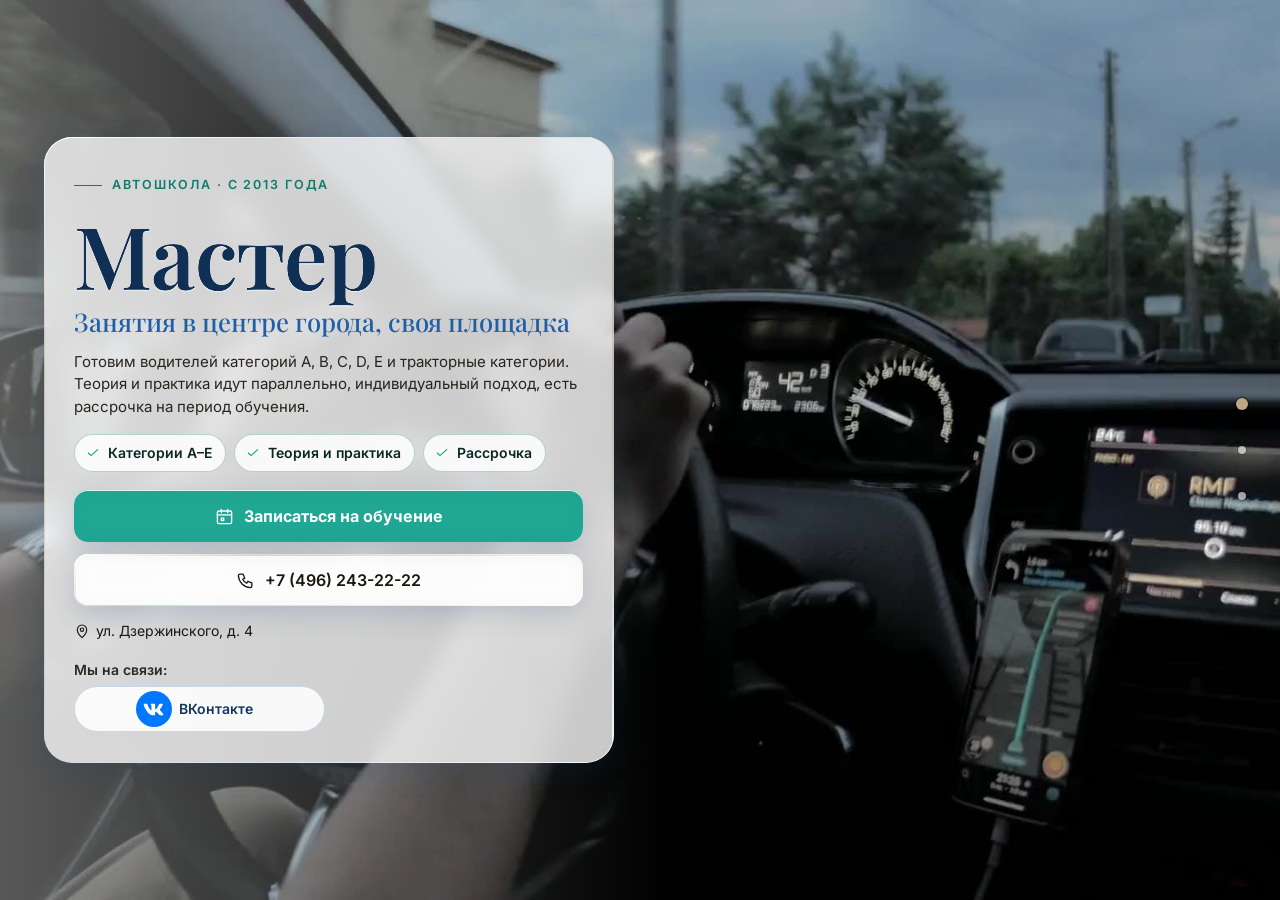
==== commit b6edbc6b: "Автошкола: этап 1 — главная, цены, контакты" ====
--- a/index.html
+++ b/index.html
@@ -752,7 +752,7 @@
           <div class="cbox vl-offs rv"><ul class="vl-ol vl-flat"><li><span>Центр</span><a class="addr-link" href="https://yandex.ru/maps/?ll=36.7183977,56.3318731&z=16&pt=36.7183977,56.3318731" target="_blank" rel="noopener">ул. Дзержинского, д. 4</a><span class="addr-note">пн–пт 9:00–18:00</span></li><li><span>Площадка</span><a class="addr-link" href="https://yandex.ru/maps/?ll=36.6956232,56.3276787&z=16&pt=36.6956232,56.3276787" target="_blank" rel="noopener">Волоколамское шоссе, д. 14, стр. 6</a></li></ul><p class=vl-more>Записаться можно по телефону +7 (496) 243-22-22 или заказать консультацию на сайте.</p></div>
           <div class="cbox mapbox rv" style="--i:3">
             <a class="map-static" href="https://yandex.ru/maps/?ll=36.7070,56.3298&z=13&pt=36.7183977,56.3318731,pm2orm1~36.6956232,56.3276787,pm2orm2" target="_blank" rel="noopener" aria-label="Открыть карту в Яндекс Картах"><img src="img/map-static.webp" width="720" height="300" alt="Карта: адреса автошколы" loading="lazy" decoding="async"><span class="map-osm">© OpenStreetMap</span></a><div class="map"><iframe data-src="https://yandex.ru/map-widget/v1/?ll=36.7070,56.3298&z=13&pt=36.7183977,56.3318731,pm2orm1~36.6956232,56.3276787,pm2orm2" title="Карта: Автошкола «Мастер»" allowfullscreen></iframe></div>
-            <p class="vl-tel"><svg class="ico"><use href="#ico-phone"/></svg><a class="tel" href="tel:+74962432222">+7 (496) 243-22-22</a><span class="addr-note"><span class="nw">пн–пт с 9:00 до 18:00</span> · <span class="nw">сб и вс — не указано на сайте</span></span><span class="addr-note">Сотовый: <a class="tel" href="tel:+79251217074">+7 (925) 121-70-74</a></span></p>
+            <p class="vl-tel"><svg class="ico"><use href="#ico-phone"/></svg><a class="tel" href="tel:+74962432222">+7 (496) 243-22-22</a><span class="addr-note"><span class="nw">пн–пт с 9:00 до 18:00</span> · <span class="nw">запись по телефону +7 (496) 243-22-22</span></span><span class="addr-note">Сотовый: <a class="tel" href="tel:+79251217074">+7 (925) 121-70-74</a></span></p>
             <p class="a4-mail"><svg class="ico"><use href="#ico-mail"/></svg><a class="mail" href="mailto:avtoshkolamaster@bk.ru">avtoshkolamaster@bk.ru</a> · <a href="https://vk.com/autoschool_klin" target="_blank" rel="noopener">ВКонтакте</a></p>
             <div class="map-actions"><button class="btn btn-ghost" type="button" data-modal="wayModal"><svg class="ico"><use href="#ico-metro"/></svg><span>Как добраться</span></button>
               <a class="btn btn-ghost" href="https://yandex.ru/maps/?ll=36.7070,56.3298&z=13&pt=36.7183977,56.3318731,pm2orm1~36.6956232,56.3276787,pm2orm2" target="_blank" rel="noopener"><svg class="ico"><use href="#ico-ext"/></svg><span>На Яндекс.Картах</span></a></div>
@@ -830,7 +830,7 @@
   <div class="mbox">
     <button class="mclose" type="button" title="Закрыть" aria-label="Закрыть"><svg class="ico"><use href="#ico-x"/></svg></button>
     <h3 id="hoursTitle">Часы работы</h3>
-    <p class="msub">Телефон автошколы +7 (496) 243-22-22: пн–пт с 9:00 до 18:00, сб и вс — не указано на сайте.</p>
+    <p class="msub">Телефон автошколы +7 (496) 243-22-22: пн–пт с 9:00 до 18:00, запись по телефону +7 (496) 243-22-22.</p>
     <table class="hours-t"><tbody id="hoursBody"></tbody></table>
         <div class="mnote"><b>Вне часов приёма</b><span>Оставьте заявку через форму на сайте или напишите на почту — ответим в ближайший рабочий день.</span></div>
     <div class="mcontacts">
